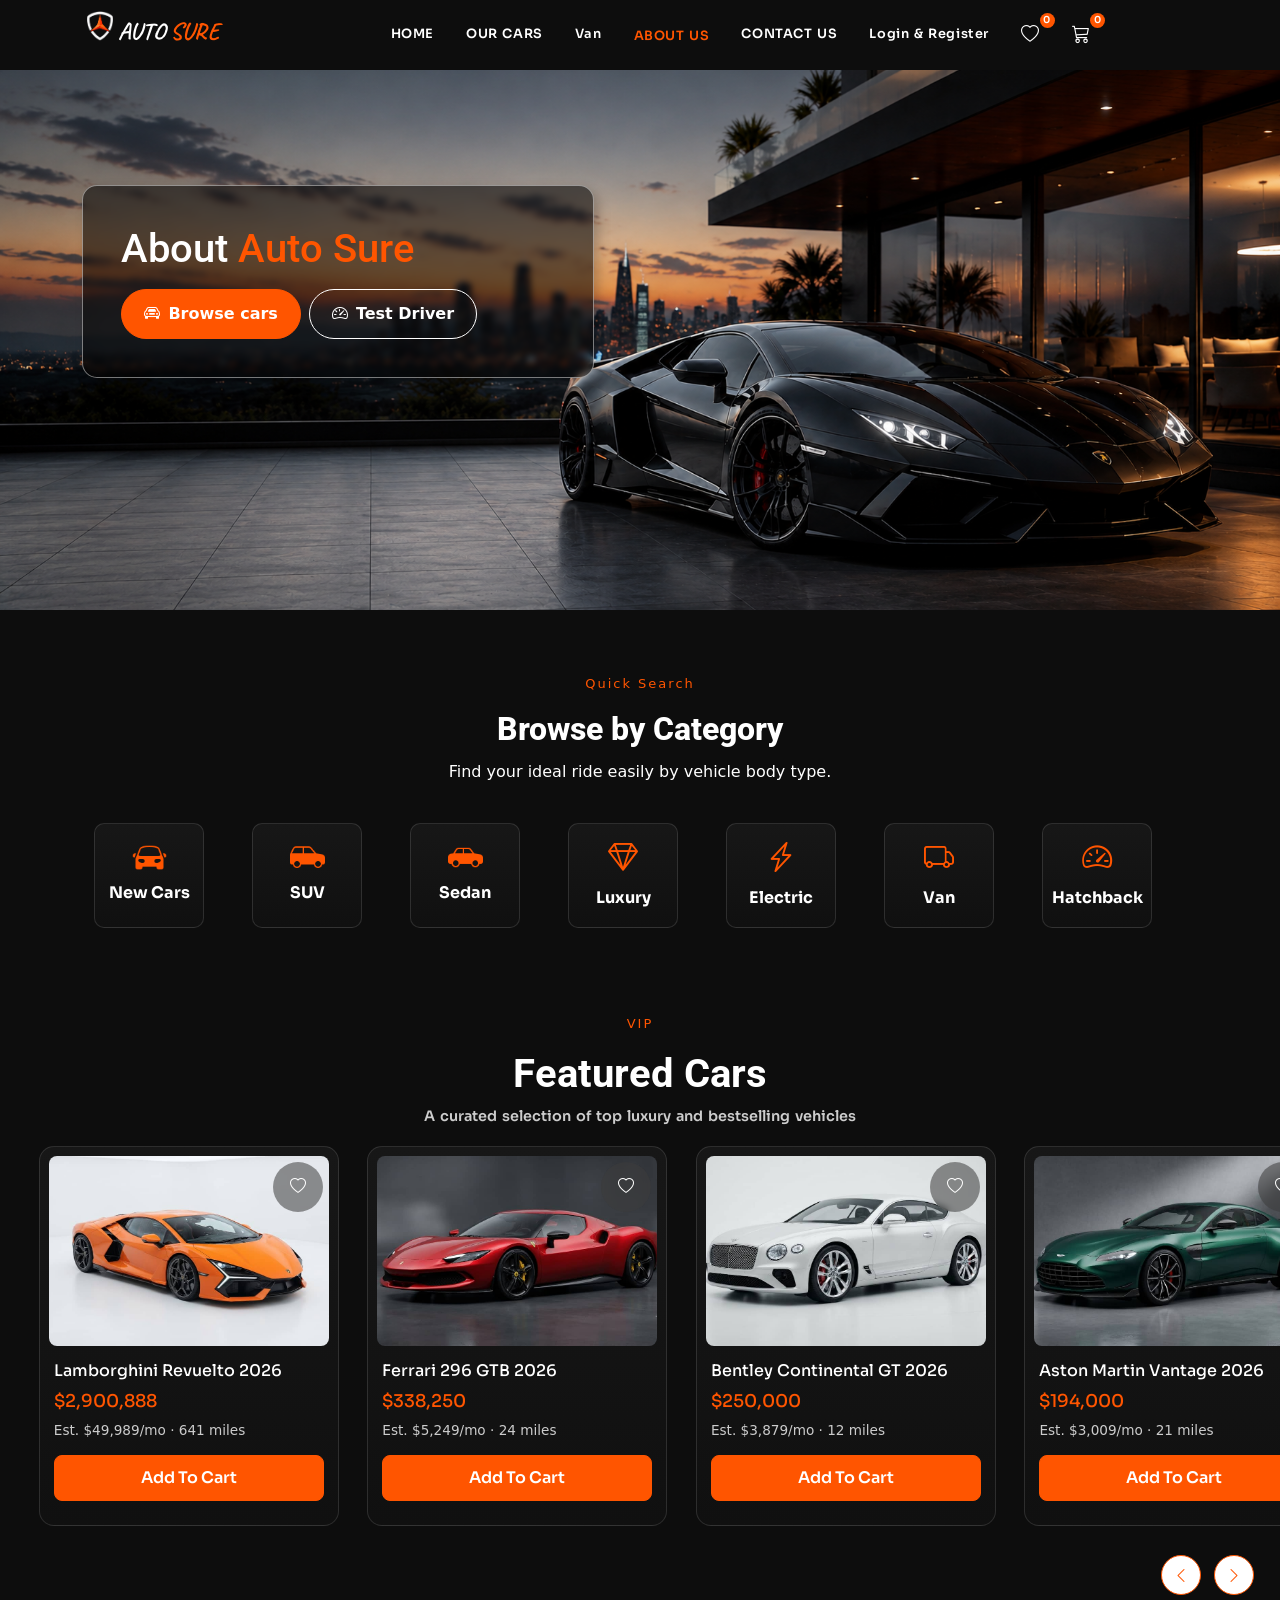
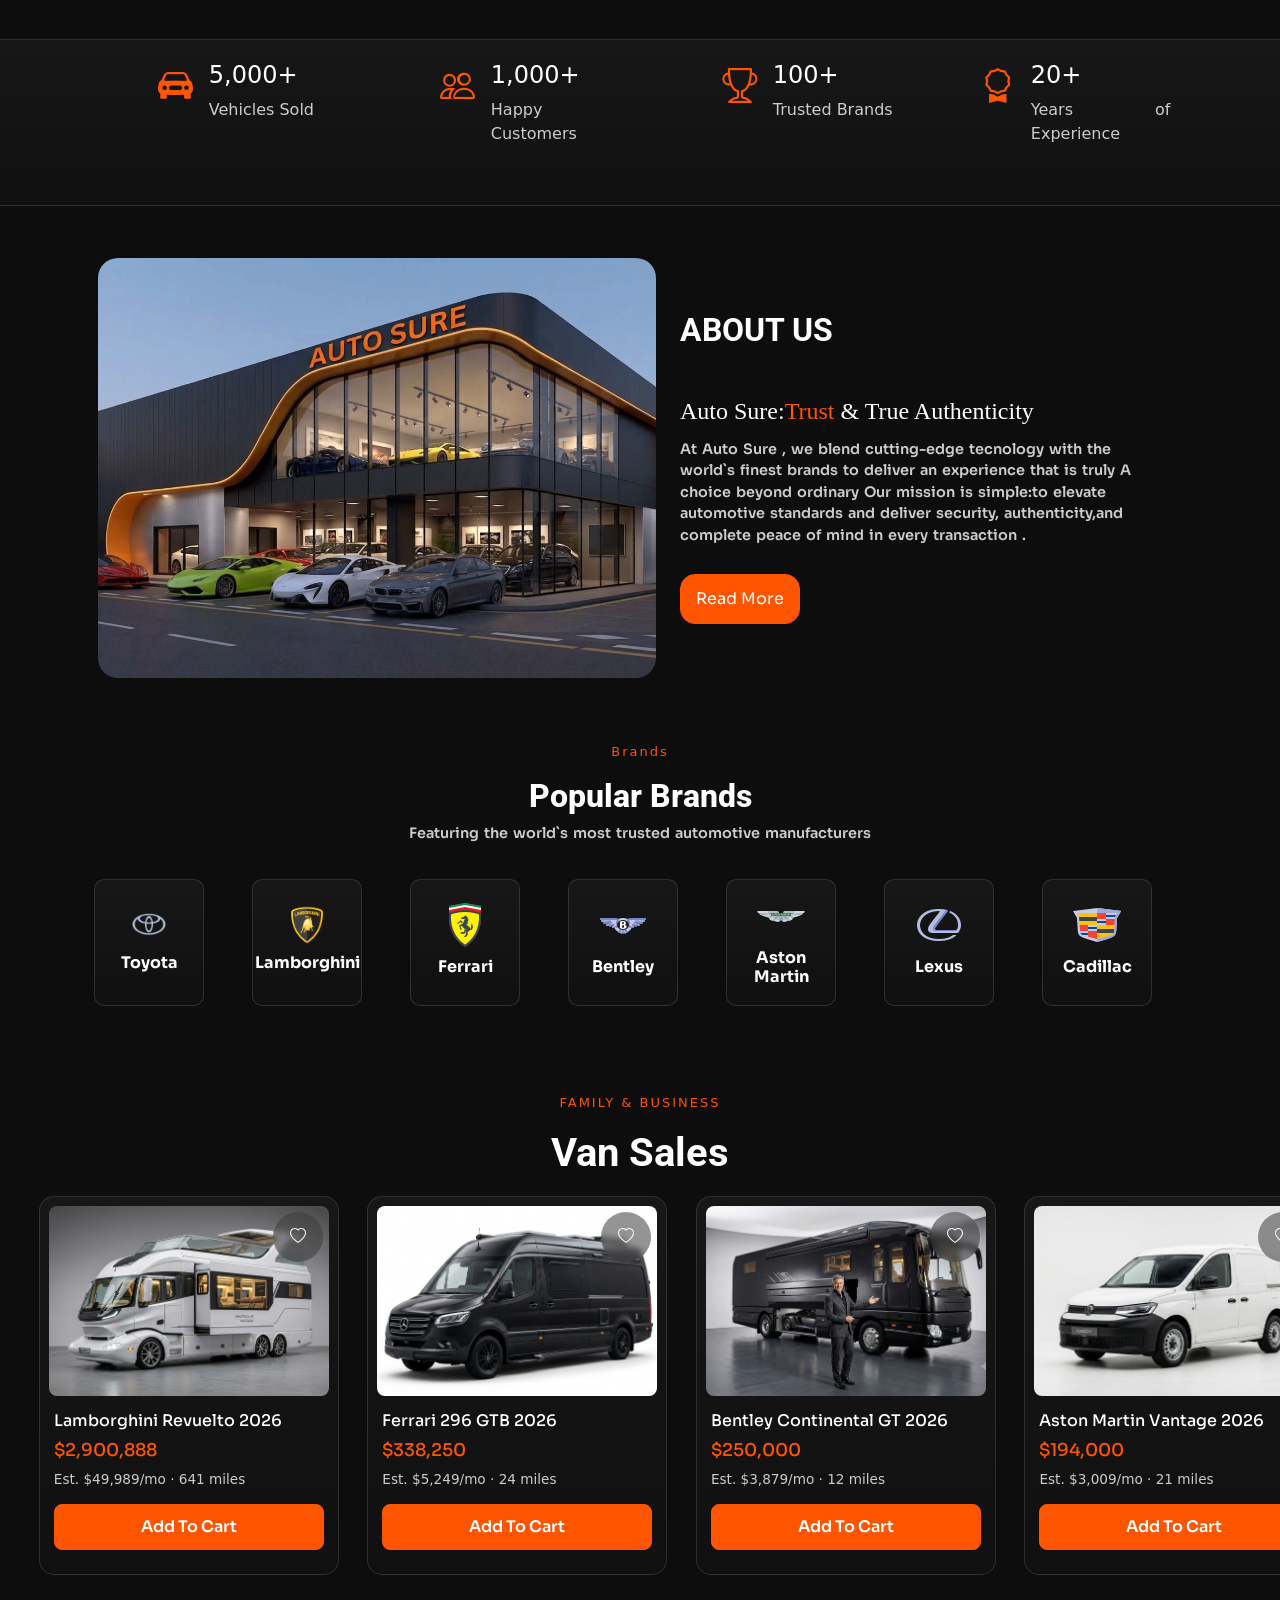
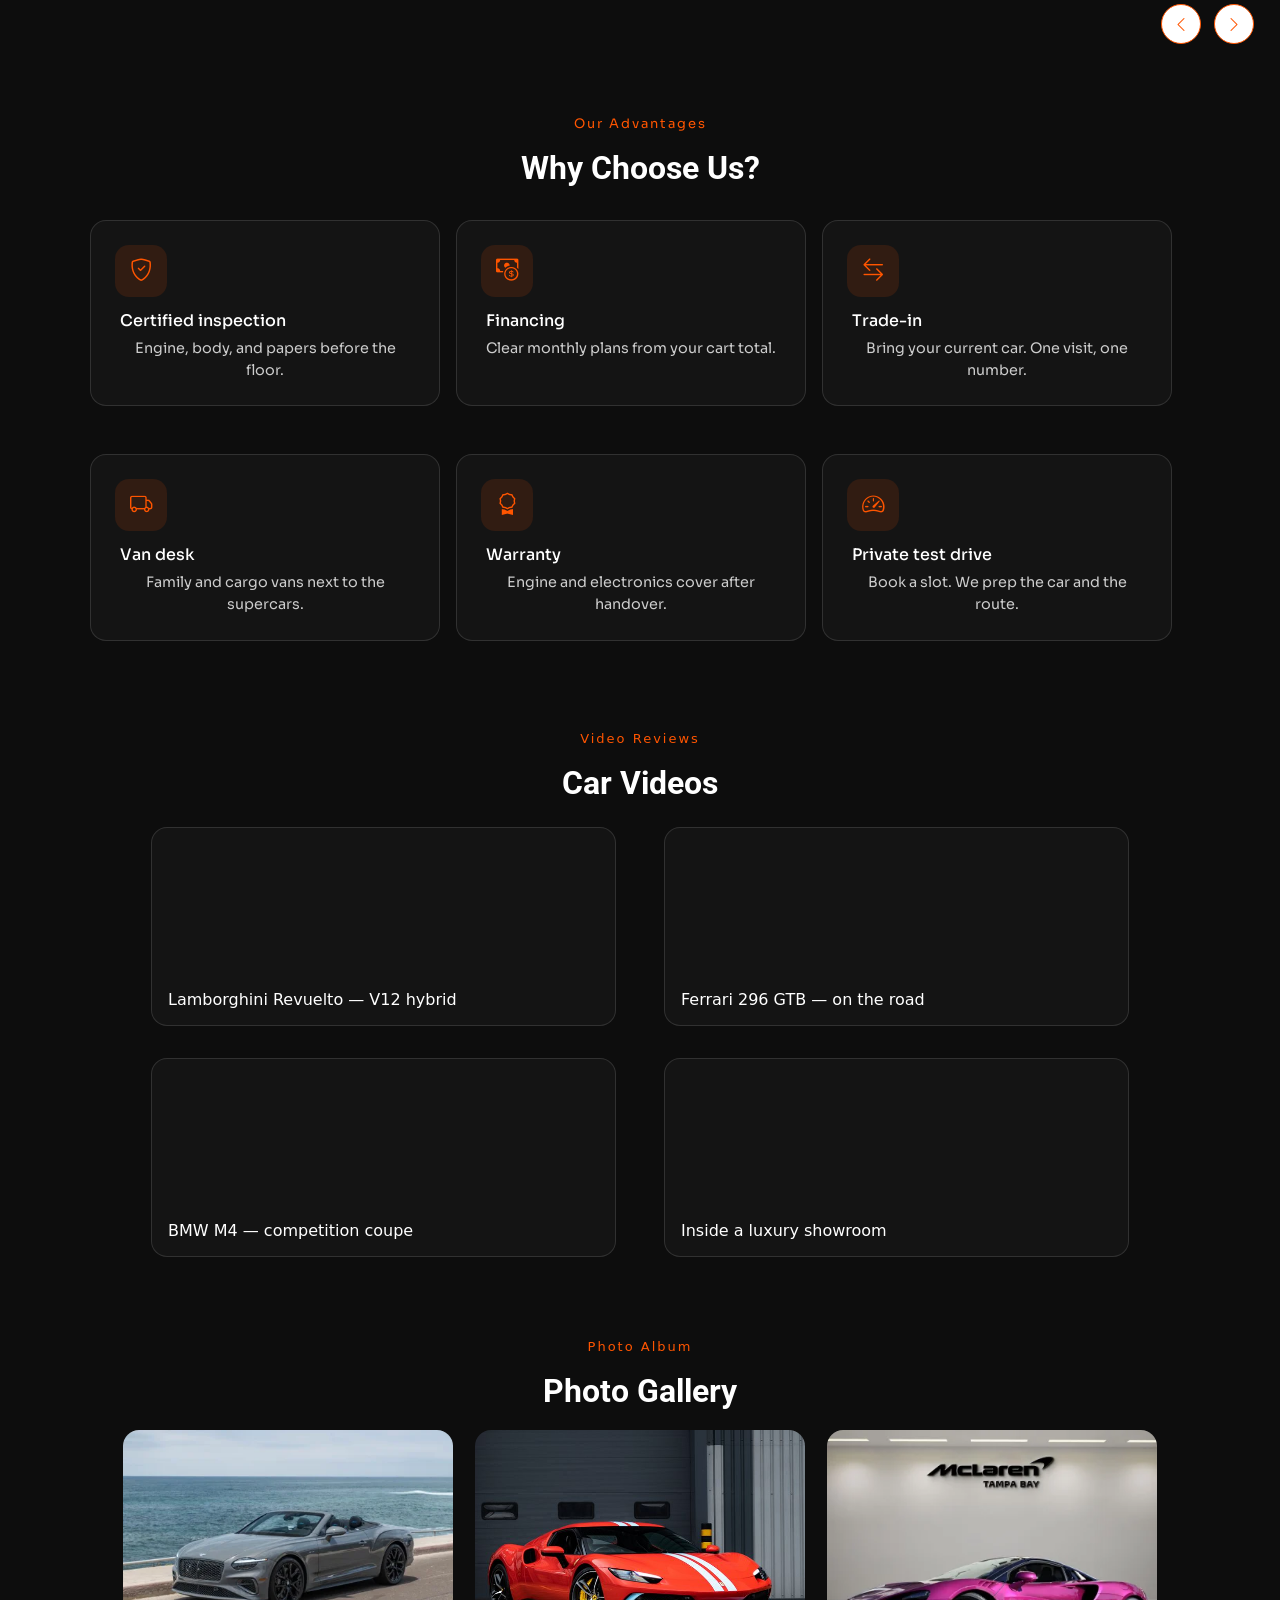
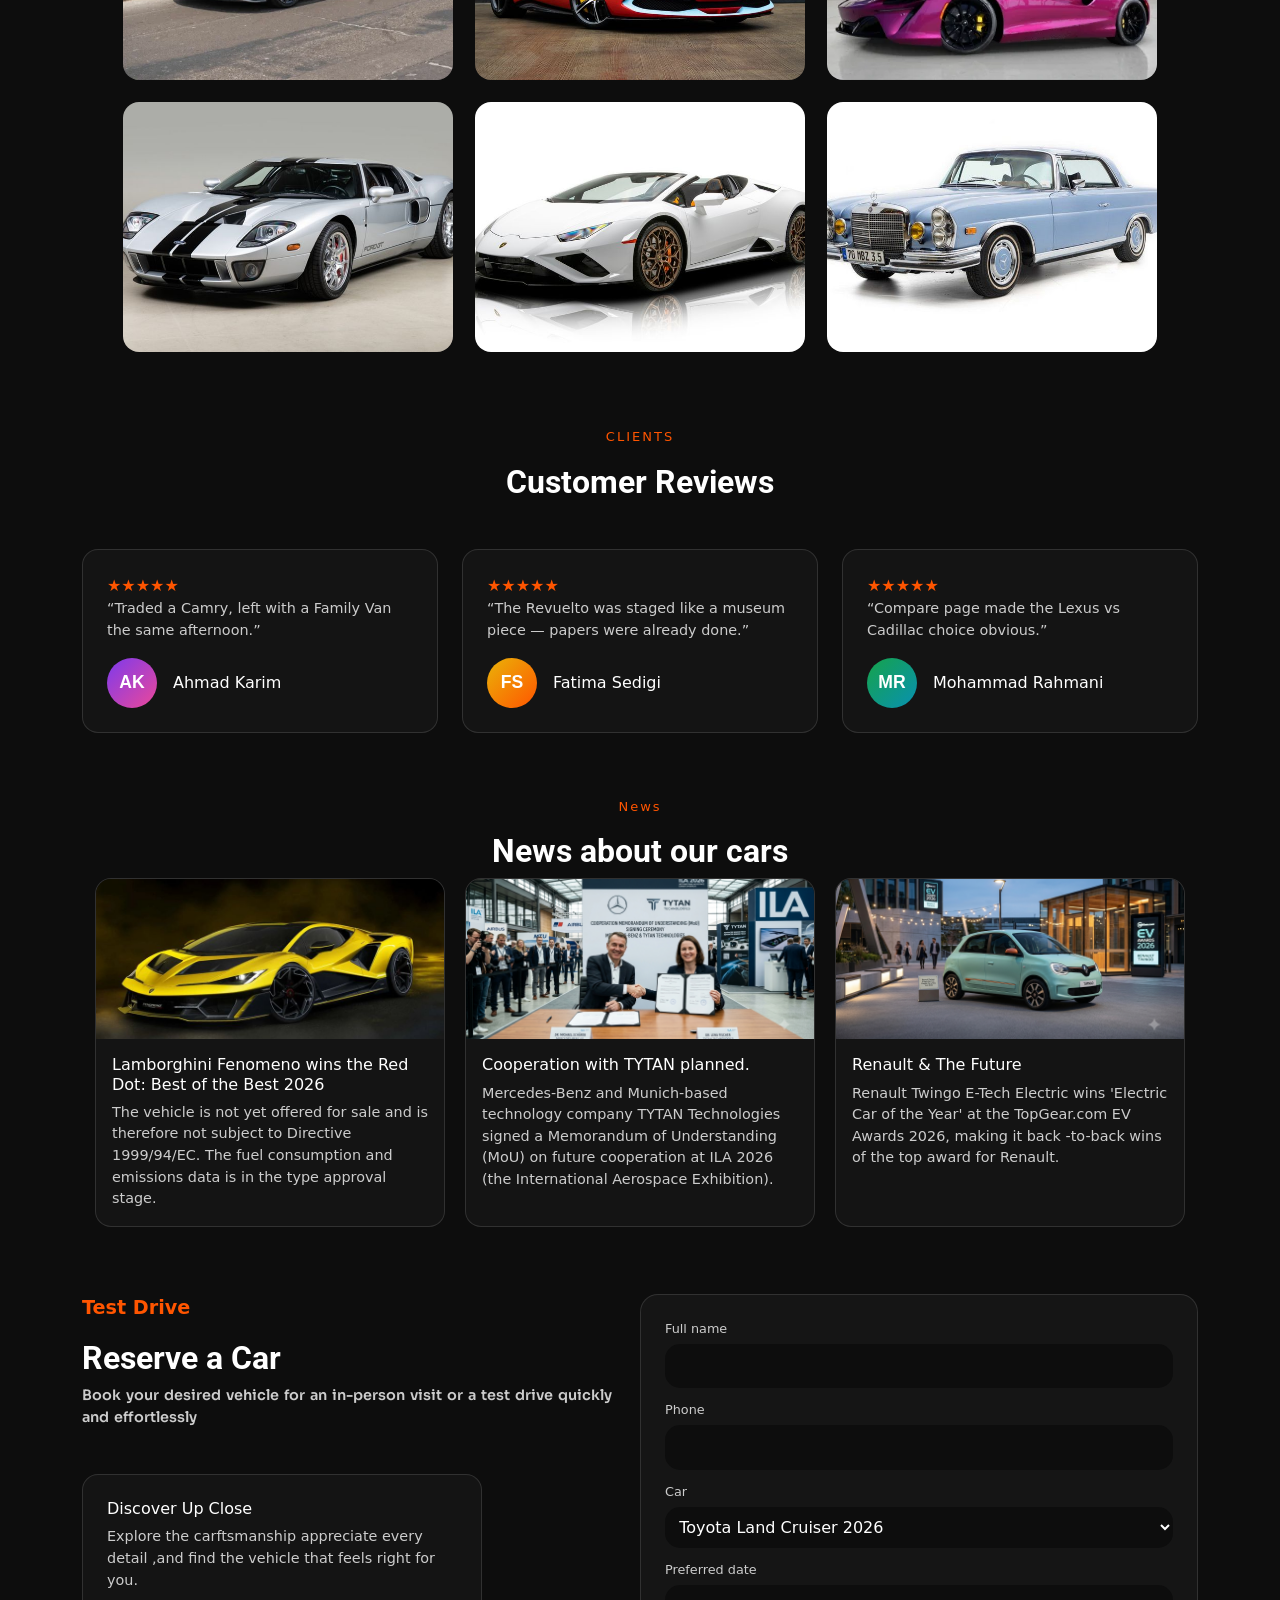
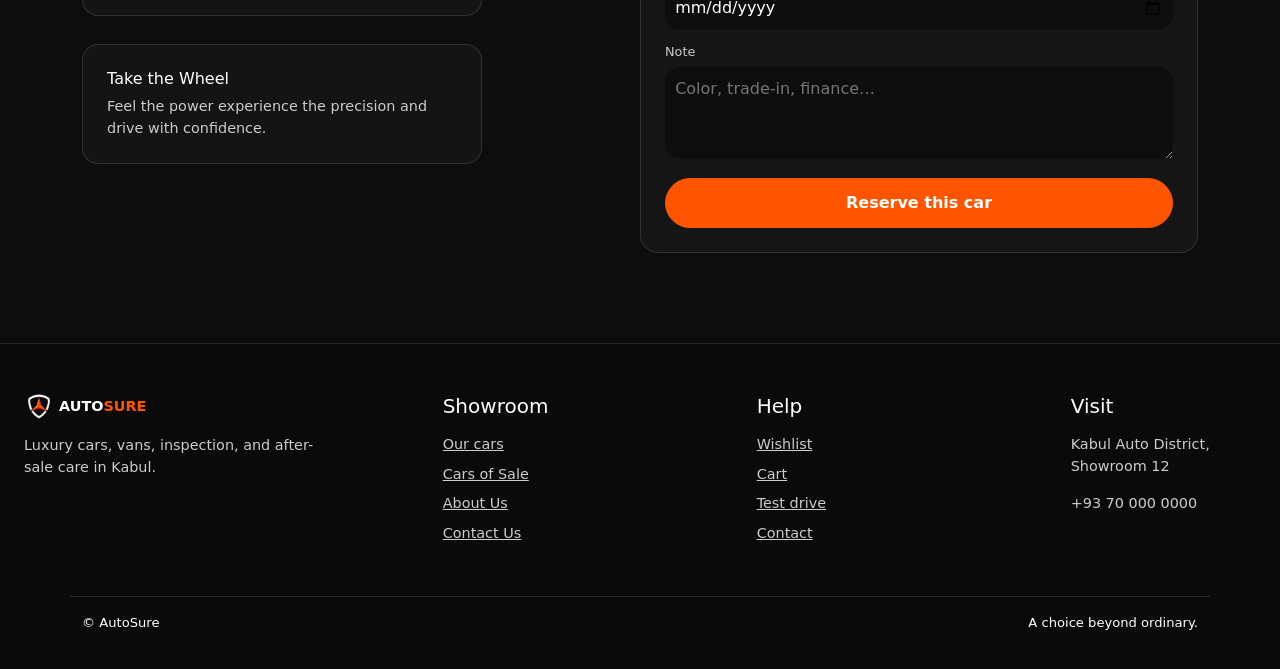
==== aboutus.html @ 7ebc1157 "Add wishlist functionality and related assets - Created a new HTML file for the wishlist page with a" ====
<!DOCTYPE html>
<html lang="en">

<head>
    <meta charset="UTF-8">
    <meta name="viewport" content="width=device-width, initial-scale=1.0">
    <title>project</title>
    <link rel="stylesheet" href="./css/style.css">
    <link rel="stylesheet" href="./css/varibles.css">
    <link href="https://cdn.jsdelivr.net/npm/bootstrap@5.3.8/dist/css/bootstrap.min.css" rel="stylesheet">
    <!--Botstrap icon-->
    <link href="https://cdn.jsdelivr.net/npm/bootstrap-icons@1.11.3/font/bootstrap-icons.css" rel="stylesheet">
    <!--Google font-->

    <link rel="preconnect" href="https://fonts.googleapis.com">
    <link rel="preconnect" href="https://fonts.gstatic.com" crossorigin>
    <link
        href="https://fonts.googleapis.com/css2?family=Calligraffitti&family=Caveat:wght@400..700&family=Metal+Mania&family=Roboto:ital,wght@0,100..900;1,100..900&family=Sora:wght@100..800&display=swap"
        rel="stylesheet">
    <!---fon Awesome-->
    <link href="https://cdnjs.cloudflare.com/ajax/libs/font-awesome/6.5.2/css/all.min.css" rel="stylesheet">
</head>

<body>
    <!-- Start Navbar-->
    <nav class="navbar navbar-expand-lg sticky-top " id="mainnav">
        <div class="container" id="Logo">
            <div class="logo-flex d-flex flex-row">
                <img id="logo-img" src="./img/file_000000007bfc820a9ad79154b8bc36fe.png">
                <a href="#" class="navbar-brand mb-2">AUTO<span>SURE</span></a>
            </div>
            <!---Mobile Toggle-->
            <button class="navbar-toggler" type="button" data-bs-toggle="offcanvas" data-bs-target="#navoffcanvas"
                aria-controls="navoffcanvas" id="mobile-toggle"> <i class="bi bi-list icon"></i>
            </button>
            <!---Disktop nav-->
            <div class="collapse navbar-collapse justify-content-end" id="nav">
                <ul class="nav align-items-center ms-5 " id="nav-ul">
                    <li class="nav-item"> <a href="./index.html" class="nav-link  nav-a">HOME</a> </li>
                    <li class="nav-item"> <a href="./cars.html"  class="nav-link nav-a"> OUR CARS</a>
                    </li>
                    <li class="nav-item "> <a href="./Van.html" class="nav-link nav-a">Van</a> </li>
                    <li class="nav-item "> <a href="./aboutus.html" class="nav-link nav-a active">ABOUT US</a> </li>
                    <li class="nav-item"> <a href="#" class="nav-link nav-a ">CONTACT US</a> </li>

                    <li class="nav-item"> <a href="#" class="nav-link nav-a ">Login & Register</a> </li>
                    <li class="nav-item "><a class="nav-link nav-a nav-icons" href="wishlist.html"><i
                                class="bi bi-heart" style="font-size: 18px;"></i><span class="icon-nav">0</span></a>
                    </li>
                    <li class="nav-item "><a class="nav-link nav-a nav-icons" href="cart.html"><i class="bi bi-cart3"
                                style="font-size: 18px;"></i><span class="icon-nav">0</span></a></li>
                </ul>
            </div>
        </div>
    </nav> <!--mobil menu-->
    <div class="offcanvas offcanvas-end" tabindex="-1" id="navoffcanvas">
        <div class="offcanvas-header" id="navoffcanvas-header">
            <h4>Menu</h4>
            <button class="btn-close" type="button" data-bs-dismiss="offcanvas"></button>
        </div>
        <div class="offcanvas-body">
            <ul class="navbar-nav">
                <li class="nav-item"> <a href="./index.html" class="nav-link active nav-a">HOME</a> </li>
                <li class="nav-item"> <a href="./cars.html" class="nav-link nav-a"> OUR CARS</a>
                </li>
                <li class="nav-item "> <a href="./Van.html" class="nav-link nav-a">Van</a> </li>
                <li class="nav-item "> <a href="./aboutus.html" class="nav-link nav-a">ABOUT US</a> </li>
                <li class="nav-item"> <a href="#" class="nav-link nav-a ">CONTACT US</a> </li>

                <li class="nav-item"> <a href="#" class="nav-link nav-a ">Login & Register</a> </li>
                <li class="nav-item"><a href="#" class="nav-link">WISHLIST (<span
                 class="wish-count">0</span>)</a></li>
                <li class="nav-item"><a href="./cart.html" class="nav-link">CART (<span class="cart-count">0</span>)</a>
                </li>
            </ul>
        </div>
    </div>

    <!--section one-->
    <section id="section-one">
        <div class="container">
            <div class="row">
                <div class="col-lg-12 col-md-12 col-12 d-flex flex-row">
                    <div class="col-lg-8 col-md-6 col-12" id="div-left-section-one">
                        <div class=" section-one-text pt-5 mt-5">
                            <h1>About <span>Auto Sure</span></h1>
                            <p>
                            </p>
                            <div class="d-flex flex-row flex-wrap">
                                <button class="btn me-2 mb-lg-0 mb-2" id="btn-section-one"><i
                                        class="bi bi-car-front"></i>Browse cars</button>
                                <button class="btn me-2" id="btn2-section-one"><i class=" bi bi-speedometer2"></i>Test
                                    Driver </button>
                            </div>
                        </div>
                    </div>
                </div>
            </div>
    </section>



    
    


    <section id="category">
        <div class="container">
            <div class="row ">
                <P class="title-section">Quick Search</P>
                <h1 class="section-category-title">Browse by Category</h1>
                <p id="p-section" class="text-center mt-1">Find your ideal ride easily by vehicle body type.</p>
                <div class="col-lg-2  d-flex flex-column gap-2 justify-content-center  card mx-4">
                    <a href="#">
                        <img src="./img/icons8-car-50.png" width="35px">
                    </a>
                    <h5>New Cars</h5>
                </div>
                <div class="col-lg-2  d-flex flex-column gap-2 justify-content-center card mx-4">
                    <a href="#"><img src="./img/icons8-suv-50.png" width="35px"> </a>
                    <h5>SUV</h5>
                </div>
                <div class="col-lg-2  d-flex flex-column gap-2 justify-content-center card mx-4">
                    <a href="#"> <img src="./img/icons8-sedan-50.png" width="35px"></a>
                    <h5>Sedan</h5>
                </div>

                <div class="col-lg-2  d-flex flex-column gap-2 justify-content-center card mx-4">
                    <a href="#"><i class="bi bi-gem"></i></a>
                    <h5>Luxury</h5>
                </div>


                <div class="col-lg-2  d-flex flex-column gap-2 justify-content-center card mx-4">
                    <a href="#"> <i class="bi bi-lightning-charge"></i></a>
                    <h5>Electric</h5>
                </div>


                <div class="col-lg-2 d-flex flex-column gap-2 justify-content-center card mx-4">
                    <a href="#"><i class="bi bi-truck"></i></a>
                    <h5>Van</h5>
                </div>

                <div class="col-lg-2 d-flex flex-column gap-2 justify-content-center card mx-4">
                    <a href="#"><i class="bi bi-speedometer2"></i></a>
                    <h5>Hatchback</h5>
                </div>





            </div>
        </div>


    </section>

    <section id="section-two">
        <div class="container-fluid">
            <p class="title-section">VIP</p>
            <h1 class="header-section" class="text-center mt-5">
                Featured Cars
            </h1>
            <p class="p-section" class="text-center mt-1">
                A curated selection of top luxury and bestselling vehicles
            </p>
            <div class="carslider">
                <div class="cars-card">
                    <div class="cars-slid-section-two" id="cars-slid-section-two">
                        <!-- Card 1 -->
                        <div class="car-slide">
                            <div class="card-section-two">
                                <div class="img-section-two d-flex flex-column">
                                    <a href="#" style="border: none;outline: none;">
                                        <img class="img-section-two" src="./img/1 (2).jpg" alt="Lamborghini"
                                            style="position: relative;">
                                    </a>
                                    <button class="icon" onclick="addTocart">
                                        <i class="bi bi-heart"></i>
                                    </button>




                                </div>
                                <div class="card-content">
                                    <h5>Lamborghini Revuelto 2026</h5>
                                    <h4>$2,900,888</h4>
                                    <p>Est. $49,989/mo · 641 miles</p>

                                    <button class="btn-section-two">
                                        Add To Cart
                                    </button>

                                </div>

                            </div>
                        </div>


                        <!-- Card 2 -->
                        <div class="car-slide">
                            <div class="card-section-two">

                                <div class="img-section-two d-flex">
                                    <a href="#" style="border: none;outline: none;">
                                        <img class="img-section-two" src="./img/2.jpg" alt="Lamborghini"
                                            style="position: relative;">
                                    </a>
                                    <button class="icon">
                                        <i class="bi bi-heart"></i>
                                    </button>
                                </div>

                                <div class="card-content">
                                    <h5>Ferrari 296 GTB 2026</h5>
                                    <h4>$338,250</h4>
                                    <p>Est. $5,249/mo · 24 miles</p>

                                    <button class="btn-section-two">
                                        Add To Cart
                                    </button>
                                </div>

                            </div>
                        </div>


                        <!-- Card 3 -->
                        <div class="car-slide">
                            <div class="card-section-two">

                                <div class="img-section-two d-flex">
                                    <a href="#" style="border: none;outline: none;">
                                        <img class="img-section-two" src="./img/8 .jpg" alt="Lamborghini"
                                            style="position: relative;">
                                    </a>
                                    <button class="icon">
                                        <i class="bi bi-heart"></i>
                                    </button>
                                </div>
                                <div class="card-content">
                                    <h5>Bentley Continental GT 2026</h5>
                                    <h4>$250,000</h4>
                                    <p>Est. $3,879/mo · 12 miles</p>

                                    <button class="btn-section-two">
                                        Add To Cart
                                    </button>
                                </div>

                            </div>
                        </div>


                        <!-- Card 4 -->
                        <div class="car-slide">
                            <div class="card-section-two">

                                <div class="img-section-two d-flex">
                                    <a href="#" style="border: none;outline: none;">
                                        <img class="img-section-two" src="./img/7.jpg" alt="Lamborghini"
                                            style="position: relative;">
                                    </a>
                                    <button class="icon">
                                        <i class="bi bi-heart"></i>
                                    </button>
                                </div>

                                <div class="card-content">
                                    <h5>Aston Martin Vantage 2026</h5>
                                    <h4>$194,000</h4>
                                    <p>Est. $3,009/mo · 21 miles</p>

                                    <button class="btn-section-two">
                                        Add To Cart
                                    </button>
                                </div>

                            </div>
                        </div>


                        <!-- Card 5 -->
                        <div class="car-slide">
                            <div class="card-section-two">

                                <div class="img-section-two d-flex">
                                    <a href="#" style="border: none;outline: none;">
                                        <img class="img-section-two" src="./img/11.jpg" alt="Lamborghini"
                                            style="position: relative;">
                                    </a>
                                    <button class="icon">
                                        <i class="bi bi-heart"></i>
                                    </button>
                                </div>

                                <div class="card-content">
                                    <h5>Lexus Lc 500 2026</h5>
                                    <h4>$101,800</h4>
                                    <p>Est. $1,579/mo · 36 miles</p>

                                    <button class="btn-section-two">
                                        Add To Cart
                                    </button>
                                </div>

                            </div>
                        </div>

                        <!-- Card 6 -->
                        <div class="car-slide">
                            <div class="card-section-two">

                                <div class="img-section-two d-flex">
                                    <a href="#" style="border: none;outline: none;">
                                        <img class="img-section-two" src="./img/12.jpg" alt="Lamborghini"
                                            style="position: relative;">
                                    </a>
                                    <button class="icon">
                                        <i class="bi bi-heart"></i>
                                    </button>
                                </div>
                                <div class="card-content">
                                    <h5>Cadillac Escalade-v 2026</h5>
                                    <h4>$168,000</h4>
                                    <p>Est. $2,609/mo · 15 miles</p>

                                    <button class="btn-section-two">
                                        Add To Cart
                                    </button>
                                </div>

                            </div>
                        </div>

                        <!-- Card 7 -->
                        <div class="car-slide">
                            <div class="card-section-two">

                                <div class="img-section-two d-flex">
                                    <a href="#" style="border: none;outline: none;">
                                        <img class="img-section-two" src="./img/10.jpg" alt="Lamborghini"
                                            style="position: relative;">
                                    </a>
                                    <button class="icon">
                                        <i class="bi bi-heart"></i>
                                    </button>
                                </div>

                                <div class="card-content">
                                    <h5>Maserati GranTurismo 2026</h5>
                                    <h4>$145,000</h4>
                                    <p>Est. $2,249/mo · 27 miles</p>

                                    <button class="btn-section-two">
                                        Add To Cart
                                    </button>
                                </div>

                            </div>
                        </div>

                        <!-- Card 8 -->
                        <div class="car-slide">
                            <div class="card-section-two">

                                <div class="img-section-two d-flex">
                                    <a href="#" style="border: none;outline: none;">
                                        <img class="img-section-two" src="./img/6.jpg" alt="Lamborghini"
                                            style="position: relative;">
                                    </a>
                                    <button class="icon">
                                        <i class="bi bi-heart"></i>
                                    </button>
                                </div>

                                <div class="card-content">
                                    <h5>McLaren 750s 2026</h5>
                                    <h4>$359,600</h4>
                                    <p>Est. $5,599/mo · 33 miles</p>

                                    <button class="btn-section-two">
                                        Add To Cart
                                    </button>
                                </div>
                            </div>
                        </div>
                    </div>
                </div>
            </div>
            <div class="button me-2 my-3" style="justify-content: right; text-align: right;">
                <button class="slider-btn slider-left " id="prevBtn">
                    <i class="bi bi-chevron-left"></i>
                </button>
                <button class="slider-btn slider-right" id="nextBtn">
                    <i class="bi bi-chevron-right"></i>
                </button>
            </div>
        </div>

    </section>



    <!--section three-->
    <section id="section-three">
        <div class="container">
            <div class="row  my-lg-2 my-5">
                <div class="statistics col-lg-12 d-flex flex-wrap flex-row justify-content-center">
                    <div class="col-6 col-lg-2 col-md-4 d-flex  flex-row item-section-three me-lg-5 ">
                        <div class="col-4 icon-section">
                            <i class="bi bi-car-front-fill" style="font-size: 35px; margin-right: 5px;"></i>
                        </div>
                        <div class="col-8 text-section-three">
                            <h4>5,000+</h4>
                            <p>Vehicles Sold</p>
                        </div>
                    </div>


                    <div class="col-6 col-lg-2 col-md-4 d-flex  flex-row item-section-three mx-5">
                        <div class="col-4 icon-section">
                            <i class="bi bi-people" style="font-size: 35px; margin-right: 5px;"></i>
                        </div>
                        <div class="col-9 text-section-three">
                            <h4>1,000+</h4>
                            <p>Happy Customers</p>
                        </div>
                    </div>

                    <div class="col-6 col-lg-2 col-md-4 d-flex  flex-row item-section-three mx-5">
                        <div class="col-4 icon-section">
                            <i class="bi bi-trophy" style="font-size: 35px; margin-right: 5px;"></i>
                        </div>
                        <div class="col-8 text-section-three">
                            <h4>100+</h4>
                            <p>Trusted Brands</p>
                        </div>
                    </div>


                    <div class="col-6 col-lg-2 col-md-4 d-flex  flex-row item-section-three mx-4">
                        <div class="col-4 icon-section">
                            <i class="bi bi-award" style="font-size: 35px; margin-right: 5px;"></i>
                        </div>
                        <div class="col-9 text-section-three">
                            <h4>20+</h4>
                            <p>Years of Experience</p>
                        </div>
                    </div>
                </div>
            </div>
        </div>
    </section>

    <section id="section-four">
        <div class="container">
            <div class="row my-5 d-flex flex-wrap">
                <div class="col-lg-12 col-md-12 col-12 d-flex flex-row flex-wrap mx-3">
                    <div class="col-lg-6 col-12 col-md-12 div-left d-flex flex-wrap ">
                        <img src="./img/1790171500233.png" alt="showcar img" width="700px" height="300px"
                            style="border-radius: 10px;">
                    </div>
                    <div
                        class="col-6 col-lg-5 div-right  d-flex flex-column flex-wrap mx-lg-4 mx-0 text-align-center justify-content-center">
                        <h2 class=" header-section mb-5">ABOUT US</h2>
                        <h4 class="mb-2">Auto Sure:<span style="color: var(--TEN);">Trust</span> & True Authenticity
                        </h4>
                        <p class="p-section">At Auto Sure , we blend cutting-edge tecnology with the world`s finest
                            brands to deliver an
                            experience that is truly A choice beyond ordinary Our mission is simple:to elevate
                            automotive standards and deliver security, authenticity,and complete peace of mind in every
                            transaction .</p>
                        <button class="btn-section-four" id="btn-section-four">Read More</button>
                    </div>
                </div>
            </div>
        </div>

    </section>


    <section id="section-five">
        <div class="container">
            <div class="row ">
                <p class="title-section">Brands</p>
                <h1 class="section-category-title">Popular Brands</h1>
                <p class="p-section text-center">Featuring the world`s most trusted automotive manufacturers</p>
                <div class="col-lg-2  d-flex flex-column gap-2 justify-content-center card mx-4">
                    <a href="#"> <img src="./img/icons8-toyota-100.png" width="40px"></a>
                    <h5>Toyota</h5>
                </div>
                <div class="col-lg-2  d-flex flex-column gap-2 justify-content-center card mx-4">
                    <img src="./img/icons8-lamborghini-48.png" width="40PX">
                    <h5>Lamborghini</h5>
                </div>
                <div class="col-lg-2  d-flex flex-column gap-2 justify-content-center card mx-4">
                    <a href="#"> <img src="./img/icons8-ferrari-48.png"></i></a>
                    <h5>Ferrari</h5>
                </div>
                <div class="col-lg-2  d-flex flex-column gap-2 justify-content-center card mx-4">
                    <a href="#"> <img src="./img/icons8-bentley-48.png"></i></a>
                    <h5>Bentley</h5>
                </div>
                <div class="col-lg-2  d-flex flex-column gap-2 justify-content-center card mx-4">
                    <a href="#"> <img src="./img/icons8-aston-martin-48.png"></i></a>
                    <h5>Aston Martin </h5>
                </div>

                <div class="col-lg-2  d-flex flex-column gap-2 justify-content-center card mx-4">
                    <a href="#"> <img src="./img/icons8-lexus-48.png"></i></a>
                    <h5>Lexus </h5>
                </div>

                <div class="col-lg-2  d-flex flex-column gap-2 justify-content-center card mx-4">
                    <a href="#"> <img src="./img/icons8-cadillac-48.png"></a>
                    <h5>Cadillac </h5>
                </div>




            </div>
        </div>
    </section>


    <section id="van">
        <div class="container-fluid">
            <p class="title-section">FAMILY & BUSINESS</p>
            <h1 class="header-section  text-center">
                Van Sales
            </h1>
    
            <div class="carslider">
                <div class="cars-card">
                    <div class="cars-slid-section-two" id="cars-slid-section-van">
                        <!-- Card 1 -->
                        <div class="car-slide-van">
                            <div class="card-section-two">
                                <div class="img-section-two d-flex flex-column">
                                    <a href="#" style="border: none;outline: none;">
                                        <img class="img-section-two" src="./img/20.png" alt="Lamborghini"
                                            style="position: relative;">
                                    </a>
                                    <button class="icon">
                                        <i class="bi bi-heart"></i>
                                    </button>
                                </div>
                                <div class="card-content">
                                    <h5>Lamborghini Revuelto 2026</h5>
                                    <h4>$2,900,888</h4>
                                    <p>Est. $49,989/mo · 641 miles</p>

                                    <button class="btn-section-two">
                                        Add To Cart
                                    </button>
                                </div>

                            </div>
                        </div>


                        <!-- Card 2 -->
                        <div class="car-slide-van">
                            <div class="card-section-two">

                                <div class="img-section-two d-flex">
                                    <a href="#" style="border: none;outline: none;">
                                        <img class="img-section-two" src="./img/21.png" alt="Lamborghini"
                                            style="position: relative;">
                                    </a>
                                    <button class="icon">
                                        <i class="bi bi-heart"></i>
                                    </button>
                                </div>

                                <div class="card-content">
                                    <h5>Ferrari 296 GTB 2026</h5>
                                    <h4>$338,250</h4>
                                    <p>Est. $5,249/mo · 24 miles</p>

                                    <button class="btn-section-two">
                                        Add To Cart
                                    </button>
                                </div>

                            </div>
                        </div>


                        <!-- Card 3 -->
                        <div class="car-slide-van">
                            <div class="card-section-two">

                                <div class="img-section-two d-flex">
                                    <a href="#" style="border: none;outline: none;">
                                        <img class="img-section-two" src="./img/22.png" alt="Lamborghini"
                                            style="position: relative;">
                                    </a>
                                    <button class="icon">
                                        <i class="bi bi-heart"></i>
                                    </button>
                                </div>
                                <div class="card-content">
                                    <h5>Bentley Continental GT 2026</h5>
                                    <h4>$250,000</h4>
                                    <p>Est. $3,879/mo · 12 miles</p>

                                    <button class="btn-section-two">
                                        Add To Cart
                                    </button>
                                </div>

                            </div>
                        </div>


                        <!-- Card 4 -->
                        <div class="car-slide-van">
                            <div class="card-section-two">

                                <div class="img-section-two d-flex">
                                    <a href="#" style="border: none;outline: none;">
                                        <img class="img-section-two" src="./img/23.png" alt="Lamborghini"
                                            style="position: relative;">
                                    </a>
                                    <button class="icon">
                                        <i class="bi bi-heart"></i>
                                    </button>
                                </div>

                                <div class="card-content">
                                    <h5>Aston Martin Vantage 2026</h5>
                                    <h4>$194,000</h4>
                                    <p>Est. $3,009/mo · 21 miles</p>

                                    <button class="btn-section-two">
                                        Add To Cart
                                    </button>
                                </div>

                            </div>
                        </div>


                        <!-- Card 5 -->
                        <div class="car-slide-van">
                            <div class="card-section-two">

                                <div class="img-section-two d-flex">
                                    <a href="#" style="border: none;outline: none;">
                                        <img class="img-section-two" src="./img/24.png" alt="Lamborghini"
                                            style="position: relative;">
                                    </a>
                                    <button class="icon">
                                        <i class="bi bi-heart"></i>
                                    </button>
                                </div>

                                <div class="card-content">
                                    <h5>Lexus Lc 500 2026</h5>
                                    <h4>$101,800</h4>
                                    <p>Est. $1,579/mo · 36 miles</p>

                                    <button class="btn-section-two">
                                        Add To Cart
                                    </button>
                                </div>

                            </div>
                        </div>

                        <!-- Card 6 -->
                        <div class="car-slide-van">
                            <div class="card-section-two">

                                <div class="img-section-two d-flex">
                                    <a href="#" style="border: none;outline: none;">
                                        <img class="img-section-two" src="./img/30.png" alt="Lamborghini"
                                            style="position: relative;">
                                    </a>
                                    <button class="icon">
                                        <i class="bi bi-heart"></i>
                                    </button>
                                </div>
                                <div class="card-content">
                                    <h5>Cadillac Escalade-v 2026</h5>
                                    <h4>$168,000</h4>
                                    <p>Est. $2,609/mo · 15 miles</p>

                                    <button class="btn-section-two">
                                        Add To Cart
                                    </button>
                                </div>

                            </div>
                        </div>

                        <!-- Card 7 -->
                        <div class="car-slide-van">
                            <div class="card-section-two">

                                <div class="img-section-two d-flex">
                                    <a href="#" style="border: none;outline: none;">
                                        <img class="img-section-two" src="./img/26.png" alt="Lamborghini"
                                            style="position: relative;">
                                    </a>
                                    <button class="icon">
                                        <i class="bi bi-heart"></i>
                                    </button>
                                </div>

                                <div class="card-content">
                                    <h5>Maserati GranTurismo 2026</h5>
                                    <h4>$145,000</h4>
                                    <p>Est. $2,249/mo · 27 miles</p>

                                    <button class="btn-section-two">
                                        Add To Cart
                                    </button>
                                </div>

                            </div>
                        </div>

                        <!-- Card 8 -->
                        <div class="car-slide-van">
                            <div class="card-section-two">

                                <div class="img-section-two d-flex">
                                    <a href="#" style="border: none;outline: none;">
                                        <img class="img-section-two" src="./img/27.png" alt="Lamborghini"
                                            style="position: relative;">
                                    </a>
                                    <button class="icon">
                                        <i class="bi bi-heart"></i>
                                    </button>
                                </div>

                                <div class="card-content">
                                    <h5>McLaren 750s 2026</h5>
                                    <h4>$359,600</h4>
                                    <p>Est. $5,599/mo · 33 miles</p>

                                    <button class="btn-section-two">
                                        Add To Cart
                                    </button>
                                </div>
                            </div>
                        </div>
                    </div>
                </div>
            </div>
            <div class="button me-2 my-3" style="justify-content: right; text-align: right;">
                <button class="slider-btn slider-left prevBtnvan" id="prevBtnvan">
                    <i class="bi bi-chevron-left"></i>
                </button>
                <button class="slider-btn slider-right nextBtnvan" id="nextBtnvan">
                    <i class="bi bi-chevron-right"></i>
                </button>
            </div>
        </div>






    </section>

    <section id="section-six">
        <div class="container">
            <div class="row">
                <div id="section-six-title">
                    <p class="title-section">Our Advantages</p>
                    <h2 class="header-section">Why Choose Us?</h2>
                    
                </div>
                <div class="col-lg-12 col-md-12 col-12 d-flex  flex-row flex-wrap" id="section-why-choose-us">
                    <div id="div-section-six" class="col-lg-3 col-md-3 col-12 mx-2 my-4">
                        <div id="section-six-icon">
                            <i class="bi bi-shield-check"></i>
                        </div>
                        <h6>Certified inspection</h6>
                        <p>Engine, body, and papers before the floor.</p>
                    </div>
                    <div id="div-section-six" class="col-lg-3 col-md-3  col-12 mx-2 my-4">
                        <div id="section-six-icon">
                            <i class="bi bi-cash-coin"></i>
                        </div>
                        <h6>Financing</h6>
                        <p>Clear monthly plans from your cart total.</p>
                    </div>

                    <div id="div-section-six" class="col-lg-3 col-md-3 col-12 mx-2 my-4">
                        <div id="section-six-icon">
                            <i class="bi bi-arrow-left-right"></i>
                        </div>
                        <h6>Trade-in</h6>
                        <p>Bring your current car. One visit, one number.</p>
                    </div>
                    <div id="div-section-six" class="col-lg-3 col-md-3 col-12 mx-2 my-4">
                        <div id="section-six-icon">
                            <i class="bi bi-truck"></i>
                        </div>
                        <h6>Van desk</h6>
                        <p>Family and cargo vans next to the supercars.</p>
                    </div>
                    <div id="div-section-six" class="col-lg-3  col-md-3 col-12 mx-2 my-4">
                        <div id="section-six-icon">
                            <i class="bi bi-award"></i>
                        </div>
                        <h6>Warranty</h6>
                        <p>Engine and electronics cover after handover.</p>
                    </div>

                    <div id="div-section-six" class="col-lg-3 col-md-3  col-12 mx-2 my-4">
                        <div id="section-six-icon"><i class="bi bi-speedometer2"></i></div>
                        <h6>Private test drive</h6>
                        <p>Book a slot. We prep the car and the route.</p>
                    </div>
                </div>
            </div>
        </div>

    </section>

    <section id="section-seven">
        <div class="container">
            <div class="section-head">
                <p class="title-section">Video Reviews</p>
                <h2 class="header-section  text-center">Car Videos</h2>
            <div class=" col-lg-12 col-md-12 col-12 d-flex flex-row flex-wrap video-div justify-content-center">
                <div class="  col-lg-5 col-12 video-card  mx-4 my-3 d-flex flex-column">
                    <iframe width="560" height="315" src="https://www.youtube.com/embed/qX-T0cSF3Pw?si=soCMKo0M9UdszruH"
                        title="YouTube video player" frameborder="0"
                        allow="accelerometer; autoplay; clipboard-write; encrypted-media; gyroscope; picture-in-picture; web-share"
                        referrerpolicy="strict-origin-when-cross-origin" allowfullscreen> </iframe>
                    <h6>Lamborghini Revuelto — V12 hybrid</h6>
                </div>
                <div class=" col-lg-5 col-12 video-card mx-4  my-3 d-flex flex-column">
                    <iframe width="560" height="315" src="https://www.youtube.com/embed/VdTXmeq_SmE?si=1IwT8U0SQLBeWle_"
                        title="YouTube video player" frameborder="0"
                        allow="accelerometer; autoplay; clipboard-write; encrypted-media; gyroscope; picture-in-picture; web-share"
                        referrerpolicy="strict-origin-when-cross-origin" allowfullscreen></iframe>
                    <h6>Ferrari 296 GTB — on the road</h6>
                </div>
                <div class=" col-lg-5 col-12 video-card mx-4  my-3 d-flex flex-column">
                    <iframe width="560" height="315" src="https://www.youtube.com/embed/jm4m4iRC-fU?si=ydwyVgVUpY3_TL2S"
                        title="YouTube video player" frameborder="0"
                        allow="accelerometer; autoplay; clipboard-write; encrypted-media; gyroscope; picture-in-picture; web-share"
                        referrerpolicy="strict-origin-when-cross-origin" allowfullscreen></iframe>
                    <h6>BMW M4 — competition coupe</h6>
                </div>
                <div class=" col-lg-5  col-12 video-card mx-4  my-3 d-flex flex-column">
                    <iframe width="560" height="315" src="https://www.youtube.com/embed/DfBrE9E1DCk?si=5dVmP1_lMJqBUCmy"
                        title="YouTube video player" frameborder="0"
                        allow="accelerometer; autoplay; clipboard-write; encrypted-media; gyroscope; picture-in-picture; web-share"
                        referrerpolicy="strict-origin-when-cross-origin" allowfullscreen></iframe>
                    <h6>Inside a luxury showroom</h6>
                </div>
            </div>
        </div>
    </section>
    <section id="section-eight">
        <div class="container">
            <div class="section-head">
                <p class="title-section">Photo Album</p>
                <h2 class="header-section  text-center">Photo Gallery</h2>
            </div>
            <div class=" col-lg-12 col-md-12 col-12 gallery d-flex flex-row flex-wrap justify-content-center">
                <div class="col-lg-4 col-md-6 col-6 img-section-gallery"><img
                        src="./img/2026-bentley-continental--gtc-464340-1462373991.webp" alt="Lamborghini Revuelto">
                </div>
                <div class="col-lg-4 col-md-6 col-6 img-section-gallery"><img src="./img/Ferrari 296 GTB.jpg"
                        alt="Ferrari 296 GTB"></div>
                <div class="col-lg-4 col-md-6 col-6 img-section-gallery"><img
                        src="./img/2026-mclaren-artura--spider-0-1298011862.webp" alt="Bentley Continental"></div>
                <div class="col-lg-4 col-md-6 col-6 img-section-gallery"><img
                        src="./img/Here Is Your Chance To Save This Delivery-Mileage Ford GT From A Life - Petrolicious.jpg"
                        alt="Aston Martin Vantage"></div>
                <div class="col-lg-4 col-md-6 col-6 img-section-gallery"> <img
                        src="./img/Lamborghini Huracan EVO 2021.jpg" alt="Lexus LC 500"></div>
                <div class="col-lg-4 col-md-6 col-6 img-section-gallery"><img
                        src="./img/Classic Mercedes-Benz 280SE For Sale.jpg" alt="Cadillac Escalade"></div>


            </div>
        </div>
    </section>

    <section id="section-nine">
        <div class="container">
            <div class="text-center mb-5">
                <p class="title-section">CLIENTS</p>
                <h2 class="header-section text-center">Customer Reviews</h1>
            </div>
            <div class="row g-4">
                <div class="col-md-4">
                    <div class="testimonials-card">
                        <div class="stars">★★★★★</div>
                        <p class="t-review">“Traded a Camry, left with a Family Van the same afternoon.”</p>
                        <div class="d-flex align-items-center gap-3">
                            <div class="t-avatar" style="background: linear-gradient(135deg,#7C3AED,#EC4899);"> AK
                            </div>
                            <div>
                                <div class="t-nam">Ahmad Karim</div>
                            </div>
                        </div>
                    </div>
                </div>
                <div class="col-md-4">
                    <div class="testimonials-card">
                        <div class="stars">★★★★★</div>
                        <p class="t-review">“The Revuelto was staged like a museum piece — papers were already done.”
                        </p>
                        <div class="d-flex align-items-center gap-3">
                            <div class="t-avatar" style="background: linear-gradient(135deg,#EAB308,#FF5500);"> FS
                            </div>
                            <div>
                                <div class="t-nam">Fatima Sedigi</div>
                            </div>
                        </div>
                    </div>
                </div>
                <div class="col-md-4">
                    <div class="testimonials-card">
                        <div class="stars">★★★★★</div>
                        <p class="t-review">“Compare page made the Lexus vs Cadillac choice obvious.”</p>
                        <div class="d-flex align-items-center gap-3">
                            <div class="t-avatar" style="background: linear-gradient(135deg,#16A34A,#0891B2);"> MR
                            </div>
                            <div>
                                <div class="t-nam"> Mohammad Rahmani</div>
                            </div>
                        </div>
                    </div>
                </div>
            </div>
        </div>
    </section>


    <section id="section-TEN">
        <div class="container">
            <div class="section-head">
                <p class="title-section">News</p>
                <h2 class="header-section text-center">News about our cars</h2>
            </div>
            <div class="news col-md-4 col-md-12 col-12 d-flex flex-row flex-wrap justify-content-center ">
                <div class="news-card col-lg-4 col-md-6 col-12 d-flex flex-column">
                    <img src="./img/31.jpg" alt="Revuelto">
                    <div>
                        <h6>Lamborghini Fenomeno wins the Red Dot: Best of the Best 2026</h6>
                        <p>The vehicle is not yet offered for sale and is therefore not subject to Directive 1999/94/EC.
                            The fuel consumption and emissions data is in the type approval stage.</p>
                    </div>
                </div>
                <div class="news-card col-lg-4  col-md-6 col-12 d-flex flex-column">
                    <img src="./img/33.png" alt="Lexus LC">
                    <div>
                        <h6>Cooperation with TYTAN planned.</h6>
                        <p>Mercedes-Benz and Munich-based technology company TYTAN Technologies signed a Memorandum of
                            Understanding (MoU) on future cooperation at ILA 2026 (the International Aerospace
                            Exhibition).</p>
                    </div>
                </div>
                <div class="news-card col-lg-4  col-md-6  col-12 d-flex flex-column">
                    <img src="./img/34.png" alt="Vans">
                    <div>
                        <h6>Renault & The Future</h6>
                        <p>Renault Twingo E-Tech Electric wins 'Electric Car of the Year' at the TopGear.com EV Awards
                            2026, making it back -to-back wins of the top award for Renault.</p>
                    </div>
                </div>
            </div>
        </div>
    </section>



    <section class="section">
        <div class="container">
            <div class="col-lg-12 col-md-12 col-12 d-flex flex-row flex-wrap justify-content-center">
                <div class="col-lg-6 col-md-12 col-12 d-flex flex-column flex-wrap div-right " style="margin-top: 6%;">
                    <p style="font-size: 1.2rem; color: var(--TEN); font-weight: 700;">Test Drive</p>
                    <h2 class="header-section">Reserve a Car</h2>
                    <p class="p-section" style="margin:0 0 18px;max-width:none">Book your desired vehicle for an in-person visit or a test drive quickly and effortlessly</p>
                    <div>
                        <div class="why-card">
                            <h6>Discover Up Close</h6>
                            <p>Explore the carftsmanship appreciate every detail ,and find the vehicle that feels right for you.</p>
                        </div>
                        <div class="why-card">
                            <h6>Take the Wheel</h6>
                            <p>Feel the power experience the precision and drive with confidence.</p>
                        </div>

                    </div>
                </div>
                <div class="col-lg-6 col-md-12 col-12 div-left" style="margin-top: 6%;">
                    <form class="buy-box" style="position:static">
                        <div class="field"><label>Full name</label><input required type="text"></div>
                        <div class="field"><label>Phone</label><input required type="number"></div>
                        <div class="field"><label>Car</label><select id="reserveCar">
                                <option>Toyota Land Cruiser 2026</option>
                                <option>Toyota Camry 2026</option>
                                <option>Toyota GR Supra 2026</option>
                                <option>Lamborghini Revueilto 2026</option>
                                <option>Lamborghini Huracan EVO</option>
                                <option>Ferrari 296 GTB 2026</option>
                                <option>Ferrari F430 Scuderia</option>
                                <option>Bentley Continental GT2026</option>
                                <option> Bentley Continental GTC</option>
                                <option>Aston Martin Vantage 2026</option>
                                <option>Aston Martin DB12</option>
                                <option>Lexus LC 500 2026</option>
                                <option>Lexus RX 500h</option>
                                <option>Cadillac Escalade-V 2026</option>
                                <option>Cadillac CT5-V</option>
                                <option>BMW M4 Competition</option>
                                <option>BMW X5 M</option>
                            </select></div>
                        <div class="field"><label>Preferred date</label><input type="date" required></div>
                        <div class="field"><label>Note</label><textarea rows="3"
                                placeholder="Color, trade-in, finance…"></textarea></div>
                        <button class="btn-main w-100 justify-content-center" type="submit">Reserve this car</button>
                    </form>
                </div>
            </div>
        </div>
    </section>

    <footer class="footer">

        <div class="container-fluid">
            <div class="row gap-5 d-flex flex-row flex-wrap justify-content-between">

                <div class="col-lg-3 col-12 col-md-6 ">
                    <a href="index.html" class="navbar-brand  text-white fw-bold">
                      <img src="./img/file_000000007bfc820a9ad79154b8bc36fe.png" width="30px"> AUTO<span style="color: var(--TEN);">SURE</span>
                    </a>
                    <p class="mt-3">
                        Luxury cars, vans, inspection, and after-sale care in Kabul.
                    </p>
                </div>

                <div class="col-lg-2 col-12 col-md-6 col-sm-12">
                    <h5>Showroom</h5>
                    <ul>
                        <li><a href="cars.html">Our cars</a></li>
                        <li><a href="sale.html">Cars of Sale</a></li>
                        <li><a href="compare.html">About Us</a></li>
                        <li><a href="customize.html">Contact Us</a></li>
                    </ul>
                </div>

                <div class="col-lg-2 col-12 col-md-6 col-sm-12">
                    <h5>Help</h5>
                    <ul>
                        <li><a href="wishlist.html">Wishlist</a></li>
                        <li><a href="cart.html">Cart</a></li>
                        <li><a href="test-drive.html">Test drive</a></li>
                        <li><a href="contact.html">Contact</a></li>
                    </ul>
                </div>

                <div class="col-lg-2 col-12 col-md-6 col-sm-12">
                    <h5>Visit</h5>
                    <p>Kabul Auto District, Showroom 12</p>
                    <p>+93 70 000 0000</p>
                </div>

            </div>
        </div>

        <div class="container footer-bottom">
            <span>© <span id="year"></span> AutoSure</span>
            <span>A choice beyond ordinary.</span>
        </div>

    </footer>



  



</body>
<script src="https://cdn.jsdelivr.net/npm/bootstrap@5.3.8/dist/js/bootstrap.bundle.min.js"></script>
<script src="./js.js/js.js"></script>
<script src="./js.js/cart.js"></script>

</html>
---- css/style.css ----
* {
  margin: 0;
  padding: 0;
  box-sizing: border-box !important;
}

body {
  background: var(--primary) !important;
  color: var(--five) !important;
  font-family: "Sora", sans-serif;
  overflow-x: hidden;
}
#mobile-toggle i {
  font-size: 2rem;
  color: var(--TEN);
}
#mobile-toggle i:hover {
  color: var(--five);
}
#mainnav {
  background: var(--primary);
}
#mainnav #logo-img {
  height: 30px;
  padding: 0px !important;
  margin-top: 3px !important;
}
#mainnav #Logo .navbar-brand {
  color: var(--five);
  font-family: "Caveat", sans-serif!important;
  font-size: 1.5rem;
  font-weight: 900 !important;
}
#mainnav #Logo .navbar-brand span {
  margin-left: 5px;
  color: var(--TEN);
  font-family: "Caveat", sans-serif!important;
  font-size: 1.5rem;
}
#nav {
  justify-content: center !important;
  text-decoration: none !important;
  font-family: "sora" sans-serif !important;
}
#nav-ul .nav-item a {
  color: var(--five) !important;
  font-family: "sora", sans-serif;
  font-weight: 600;
  word-spacing: 1px;
  letter-spacing: 0.6px;
  font-size: 0.8rem;
}
#nav-ul .nav-item a:hover {
  color: var(--TEN) !important;
  transition: 2s;
  transform: translateY(-4px);
}
#mainnav #nav #nav-ul .nav-item .active {
  color: var(--TEN) !important;
  padding-bottom: 4px;
  position: relative;
}

 .icon-nav{
  position: absolute;
  width: 15px;
  height: 15px;
  font-size: 0.6rem;
  border-radius: 50%;
  background: var(--TEN);
  align-items: center!important;
  text-align: center;
  top:13px;
  color: var(--five);
}
#nav-ul .nav-item .nav-icons:hover {
  color: var(--TEN) !important;
  transition: none;
  transform: none;

}
#navoffcanvas-header .btn-close {
  font-size: 20px;
}
#navoffcanvas #navoffcanvas-header {
  background: var(--five);
  color: var(--TEN);
}
.offcanvas-body li {
  font-weight: 700;
  font-family: "Sora", sans-serif;
  border-bottom: 2px solid var(--primary) !important;
}
#section-one {
  background: url(../img/file_000000008abc81f48b695f7ae0ad5cb1.png);
  background-size: cover;
  width: 100%;
  height: 540px;
  position: relative;
  background-position: center!important;
  background-repeat: no-repeat;
}
#section-one #div-left-section-one .section-one-text {
  width: 40%;
  height: auto;
  position: absolute;
  height: auto;
  padding: 3% !important;
  margin-top: 9% !important;
  border: 1px solid #ffffff75;
  box-shadow: 5px 5px 12px #00000035;
  background: rgba(0, 0, 0, 0.55);
  border-radius: 15px;
  overflow: hidden;
  backdrop-filter: blur(3px);
  z-index: 100;
  text-align: left;
}

#div-left-section-one .section-one-text h1 {
  color: var(--five);
  font-family: "Roboto", sans-serif;
  z-index: 100;
  font-weight: 500;
}
#div-left-section-one .section-one-text h1 span {
  color: var(--TEN);
  font-family: "Roboto", sans-serif;
  margin-bottom: 2%;
  margin-right: 6px;
}
#div-left-section-one .section-one-text p {
  font-family: "sora", sans-serif;
  font-size: 1rem;
  font-weight: 500;
  line-height: 1.5;
  text-align: justify;
  color: var(--NINE);
  z-index: 100;
  margin-top: 1%;
}

#btn2-section-one ,
#btn-section-one {
  display: inline-flex;
  align-items: center;
  gap: 8px;
  border-radius: 999px;
  padding: 12px 22px;
  font-weight: 600;
  border: 1px solid transparent;
  transition: var(--transition);
  cursor: pointer;
}

#btn-section-one {
  background: var(--TEN);
  color: var(--five);
  border-color: var(--TEN);
}

#btn-section-one:hover {
  background: var(--five);
  color: var(--TEN);
  transform: translateY(-2px);
}

#btn2-section-one {
  background: transparent;
  color: var(--five);
  border-color: var(--five);
}

#btn2-section-one:hover {
  background: var(--TEN);
  border-color: var(--TEN);
}





/*section catagory*/
#category{
margin-top: 5%;
}
.container .row .section-category-title {
  color: var(--five);
  text-align: center;
  font-family: "Roboto", sans-serif;
  font-size: 2rem;
  font-weight: 800;
}

.container .row .card {
 background: linear-gradient(180deg, #171717, #101010);
  width: 100%;
  max-width: 110px;
  height: auto;
  box-shadow: var(--card-shadow);
  border-radius: 10px;
  justify-content: center;
  margin:2%;
  border: 1px solid var(--line);
  justify-content: center!important;
  align-items: center!important;
  text-align: center!important;
   gap: 10px;
   padding: 1%;
   transition: var(--transition);
  

}
.container .row .card:hover{
transform: translateY(-6px);
  border-color: var(--TEN);
}


.container .row .card i {
  color: var(--TEN);
  font-size: 30px;
}
.container .row .card i:focus {
  border: none;
  outline: none !important;
}
.container .row .card h5 {
  font-family: "sora", serif;
  font-weight: 700;
  color: var(--five) !important;
  font-size: 1rem;
}





#section-two {
  margin-top: 5% !important;
  background: var(--primary);
  text-align: center !important;
}

.header-section {
  font-family: "Roboto", sans-serif;
  font-weight: 700;
  color: var(--five);
}
.p-section {
  font-family: "sora", sans-serif;
  color: var(--NINE);
  font-weight: 600;
  font-size: 0.9rem;
  word-spacing: 2px;
  margin-bottom: 1%;
}
.carsslider {
  position: relative;
  width: 100%;
  display: flex;
  align-items: center;
  margin: top 30px;
  z-index: 100;
}

.cars-card {
  width: 100%;
  overflow: hidden;
  margin:1%;
}

.cars-slid-section-two {
  display: flex;
  transition: transform 0.5s ease;
}

.car-slide {
  padding: 0 8px;
  box-sizing: border-box;
  margin:0.5%;
}
.car-slide-van{
  padding: 0 8px;
  box-sizing: border-box;
  margin:0.5%;
}


.card-section-two{
  width: 300px;
  height: auto;
  position: relative;
  padding: 9px;
  border: 1px solid var(--line);
  background: linear-gradient(180deg, #171717, #101010);
  border-radius: 15px;
  z-index: 100;
  text-align: left;
  display: flex;
  flex-direction: column;
  box-sizing: border-box;
  cursor: pointer;
}
.card-section-two:hover {
  transform: translateY(-4px);
   border: 1px solid var(--TEN);
}

.img-section-two {
  width: 100%;
  height: 190px;
  object-fit: cover;
  border-radius: 8px;
  display: block;
  aspect-ratio: 7/4;
  opacity: 1!important;
}

.card-content {
  padding: 15px 5px;
}

.card-content h5 {
  color: var(--five);
  font-family: "Sora", sans-serif;
  font-size: 1rem;
  margin-bottom: 10px;
}

.card-content h4 {
  color: var(--TEN);
  font-family: "Sora", sans-serif;
  font-size: 1.1rem;
  margin-bottom: 8px;
}

.card-content p {
  color: var(--NINE);
  font-size: 0.85rem;
  margin-bottom: 15px;
}

.btn-section-two {
  width: 100%;
  padding: 10px;
  border: 1px solid var(--TEN);
  border-radius: 8px;
  background: var(--TEN);
  color: var(--five);
  font-family: "Sora", sans-serif;
  font-weight: 600;
  transition: 0.3s;
}

.btn-section-two:hover {
  background: transparent;
  color: var(--TEN);
}

.button {
  display: flex;
  flex-direction: row;
  text-align: right;
}
.slider-btn {
  background: var(--five);
  color: var(--TEN);
  padding: 8px;
  border-radius: 50%;
  width: 40px;
  height: 40px;
  text-align: center;
  justify-content: center;
  align-items: center;
  margin: 0.5%;
  border: 1px solid var(--TEN);
}
.slider-btn:focus {
  background: var(--TEN);
  color: var(--five);
  transition: 3s;
}


.img-section-two .icon {
  position: absolute;
  top: 15px;
  right: 15px;
  width: 50px;
  height: 50px;
  background-color: rgba(61, 61, 61, 0.55);
  backdrop-filter: blur(3px);
  z-index: 100;
  border-radius: 50%;
  text-align: center;
  justify-content: center;
  align-items: center;
  display: flex;
  border: none;
  color: var(--five);
}

#section-four{
  margin-top: 4%;
  font-family: "Sora", sans-serif;
  font-weight: 600;
}

#section-four .container .row .div-left{
    overflow:hidden;
    border-radius:20px;
    min-height:420px;
    min-width: 390px;
    
}

#section-four .div-left img{
    width: 100%;
  height: 420px;
  object-fit: cover;
  border-radius: 18px;
}

#section-four .container .row .div-right {
  background: var(--color-two);
  min-width: 400px;
}

#section-four .container .row .div-right h4 {
  color: var(--five);
  font-family: Cambria, Cochin, Georgia, Times, "Times New Roman", serif;
  font-weight: 400;
  font-style: inherit;
  padding-bottom: 1%;
 
}
#section-four .container .row .div-right .btn-section-four{
  width: 120px!important;
  border-radius: 15px;
  padding: 12px ;
  border: 1px solid transparent;
  transition: var(--transition);
  cursor: pointer;
   background: var(--TEN);
  color: var(--five);
  border-color: var(--TEN);
  margin-top: 5%;
}



#section-three{
 background: linear-gradient(180deg, #171717, #101010);
  margin-top: 3%;
  border-top: 1px solid var(--line);
  border-bottom:1px solid var(--line);
  padding: 1%;
  text-align: center;
  justify-content: center!important;
  align-items: center;
}
.statistics{
  display: flex;
  flex-wrap: wrap;
  flex-direction: row;
  margin: 2%;
}
.statistics .icon-section{
  color: var(--TEN);
}
.statistics .text-section-three{
  text-align: justify;
  justify-content: left;
}
.statistics .text-section-three p{
  color: var(--NINE );
}

#section-five{
  margin-top: 5%;
}
/*section three*/

#section-six {
  margin-top: 5%;
  text-align: center;
  justify-content: center;
  font-family: "Sora", sans-serif;
  border-left: none;
  border-right: none;
}
.title-section{
  color: var(--TEN);
  text-align: center;
  letter-spacing:2px;
  font-size: 13px;
}
#div-section-six{
   background: #141414;
  border: 1px solid var(--line);
  border-radius: 16px;
  padding: 24px!important;
  transition: var(--transition);
  width: 350px;
 
  

}
#div-section-six:hover{
   transform: translateY(-5px);
  border-color:var(--TEN);
}
#section-six-icon{
   width: 52px;
  height: 52px;
  border-radius: 14px;
  display: grid;
  place-items: center;
  background: rgba(255, 85, 0, 0.12);
  color: var(--TEN);
  font-size: 1.4rem;
  margin-bottom: 14px;
}
#div-section-six h6{
  color:var(--five);
  font-size: 1rem;
  margin-left: 5px;
  text-align: left;
}
#div-section-six p{
  color: var(--NINE);
  font-size: 0.9rem;
  margin: 8px 1px 0;
}
#van{
  margin-top: 5%;

}
#section-seven{
  margin-top: 5%;
}
.video-card {
  background: #141414!important;
  border: 1px solid var(--line)!important;
  border-radius: 16px!important;
  transition: var(--transition);
  width: 100%;
 
}
.video-card:hover{
 transform: translateY(-4px);
}
.video-card iframe{
  width: 100%;
  height: 100%;
  display: block;
  border-radius: 16px  16px  0px 0px;
}
.video-card h6{
 padding: 12px 16px 16px;
  margin: 0;
}
#section-eight{
  margin-top: 5%;
}

.gallery .img-section-gallery{
margin: 1%!important;
width: 330px;
}
.gallery .img-section-gallery img{
  width: 100%;
  height: 250px;
  object-fit: cover;
  border-radius: 16px;
  
}

#section-nine{
  margin-top: 5%;
}
.testimonials-card{
  background: #141414;
  border: 1px solid var(--line);
  border-radius: 16px;
  padding: 24px;
  transition: var(--transition);
}
.stars{
  color:var(--TEN)
}
.t-review{
  color: var(--NINE);
  font-size: 0.9rem;
}
.t-avatar{
  width: 50px;
  height: 50px;
  border-radius: 50%;
  background: linear-gradient(135deg,var(--primary),var(--primary-one));
  display: flex;
  align-items: center;
  justify-content: center;
  font-family: 'Segoe UI', Tahoma, Geneva, Verdana, sans-serif;
  font-weight: 700;
  font-size: 1.1rem;
  color: var(--color-two);
}
#section-TEN{
  margin-top: 5%;
}
.news{
  gap: 20px;
}
.news-card {
  background: #141414;
  border: 1px solid var(--line);
  border-radius: 16px;
  overflow: hidden;
 max-width:350px!important ; 
 display: flex!important;
 flex-direction: row!important;
}

.news-card img {
  width: 100%;
  height: 160px;
  object-fit: cover;
}

.news-card > div {
  padding: 16px;
}

.news-card p {
  color: var(--NINE);
  font-size: 0.9rem;
  margin: 8px 0 0;
  
}
.why-card {
  background: #141414;
  border: 1px solid var(--line);
  border-radius: 16px;
  padding: 24px;
  transition: var(--transition);
  margin: 5% 0% 5%;
  width: 400px;
}

.why-card:hover {
  transform: translateY(-5px);
  border-color: var(--TEN);
}
.why-card p {
  color: var(--NINE);
  font-size: 0.9rem;
  margin: 8px 0 0;
}
.buy-box {
  background: #151515;
  border: 1px solid var(--line);
  border-radius: 18px;
  padding: 24px;
  position: sticky;
  top: 92px;
}

.buy-box .price {
  color: var(--TEN);
  font-size: 1.8rem;
  margin: 8px 0 16px;
}
.field {
  margin-bottom: 12px;
}

.field label {
  display: block;
  margin-bottom: 6px;
  font-size: 0.8rem;
  color: var(--NINE);
}
.field input,select,textarea{
   background:var(--primary);
   width: 100%;
    padding: 2%;
    border-radius: 15px;
    color: var(--five);
    border: none;
}
.field input:hover,select:hover,textarea:hover{
  border: 1px solid var(--TEN);
}
.btn-main{ display: inline-flex;
  align-items: center;
  gap: 8px;
  border-radius: 999px;
  padding: 12px 22px;
  font-weight: 600;
  border: 1px solid transparent;
  transition: var(--transition);
  cursor: pointer;
   background: var(--TEN);
  color: var(--five);
  border-color: var(--TEN);
}


.btn-main:hover {
  background: var(--five);
  color: var(--TEN);
  transform: translateY(-2px);
}
footer.footer {
    width: 100%;
    background: #0a0a0a;
    border-top: 1px solid var(--line);
    padding-top: 50px;
    padding-bottom: 20px;
    margin-top: 7%;
    box-sizing: border-box;
}

footer.footer .container-fluid {
    max-width:1300px;
    margin: 0 auto;
}

.footer .row {
    width: 100%;
    margin-left: 0;
    margin-right: 0;
}

.footer-bottom {
    width: 100%;
    max-width: 1200px;
    margin: 36px auto 0;
    border-top: 1px solid var(--line);
    padding: 16px 20px;
    display: flex;
    justify-content: space-between;
    color: var(--muted);
    font-size: 0.82rem;
    box-sizing: border-box;
}


.footer h5 {
    margin-bottom: 16px;
}

.footer p,
.footer a,
.footer li {
    color: var(--NINE);
    font-size: 0.9rem;
}

.footer ul {
    list-style: none;
    display: grid;
    gap: 8px;
    padding: 0;
}

.footer a:hover {
    color: var(--TEN);
}
---- css/varibles.css ----
:root{
    --primary:#0D0D0D;
    --secondary:#1E1E1E;
    --Tertiary:#333333;
    --Quaternary:#A0A0A0;
    --five:#fff;
    --six:#ffffff75;
      --line: rgba(255, 255, 255, 0.12);
    --SEVEN:#D4A373;
    --EGHIT:#F4A261;
    --NINE: #cccccc;
    --TEN:#FF5500;
    --ONE:rgb(136,112,142);
    --two:rgb(186,170,200);
    --three:rgb(215,197,216);
    --four:rgb(218,212,223);

    --five-1:#b0b0b0;
    --SIX-ONE:#adb5bd;
    --SEVEN-ONE:#FFF8EE;

    --ONE-TWO:#9D6646;
    --TWO-TWO:#FFD49D;
    --THREE-TWO:#FCF8F5;

    --TWO-THREE:#A41824;
    --THREE-ONE:#C6C2C3;

    --FOUR:#FF7A00;
    --FOUR-ONE:#FF5500;

    --FOUR-TWO:#15463D;
    --FOUR-THREE:#CDB8BA;

    --FOUR-FOUR:#3c0e11;
    --four-five:#cdb59b;
    --four-six:#d6c3b2;

    --four-seven:#556B2F;
    --FOUR-EIGHT:#EAEAEA;

    --FOUR-NINE:#6F4E37;
    --FOUR-TEN:#F5E6D3;

    --FIVE-ONE:#6F806C;
    --FIVE-TWO:#D7B38B;

    --FIVE-THREE:#6D6457;
    --FIVE-FOUR:#EEEAE3;

    --FIVE-FIVE:#B97D7B;
    --FIVE-SIX:#DDD3C9;

    --FIVE-SEVEN:#EDF1F5;
    --FIVE-EIGHT:#0145F2;

    --text-hover:#CFD5BD;

    --transition: 0.28s ease;
}
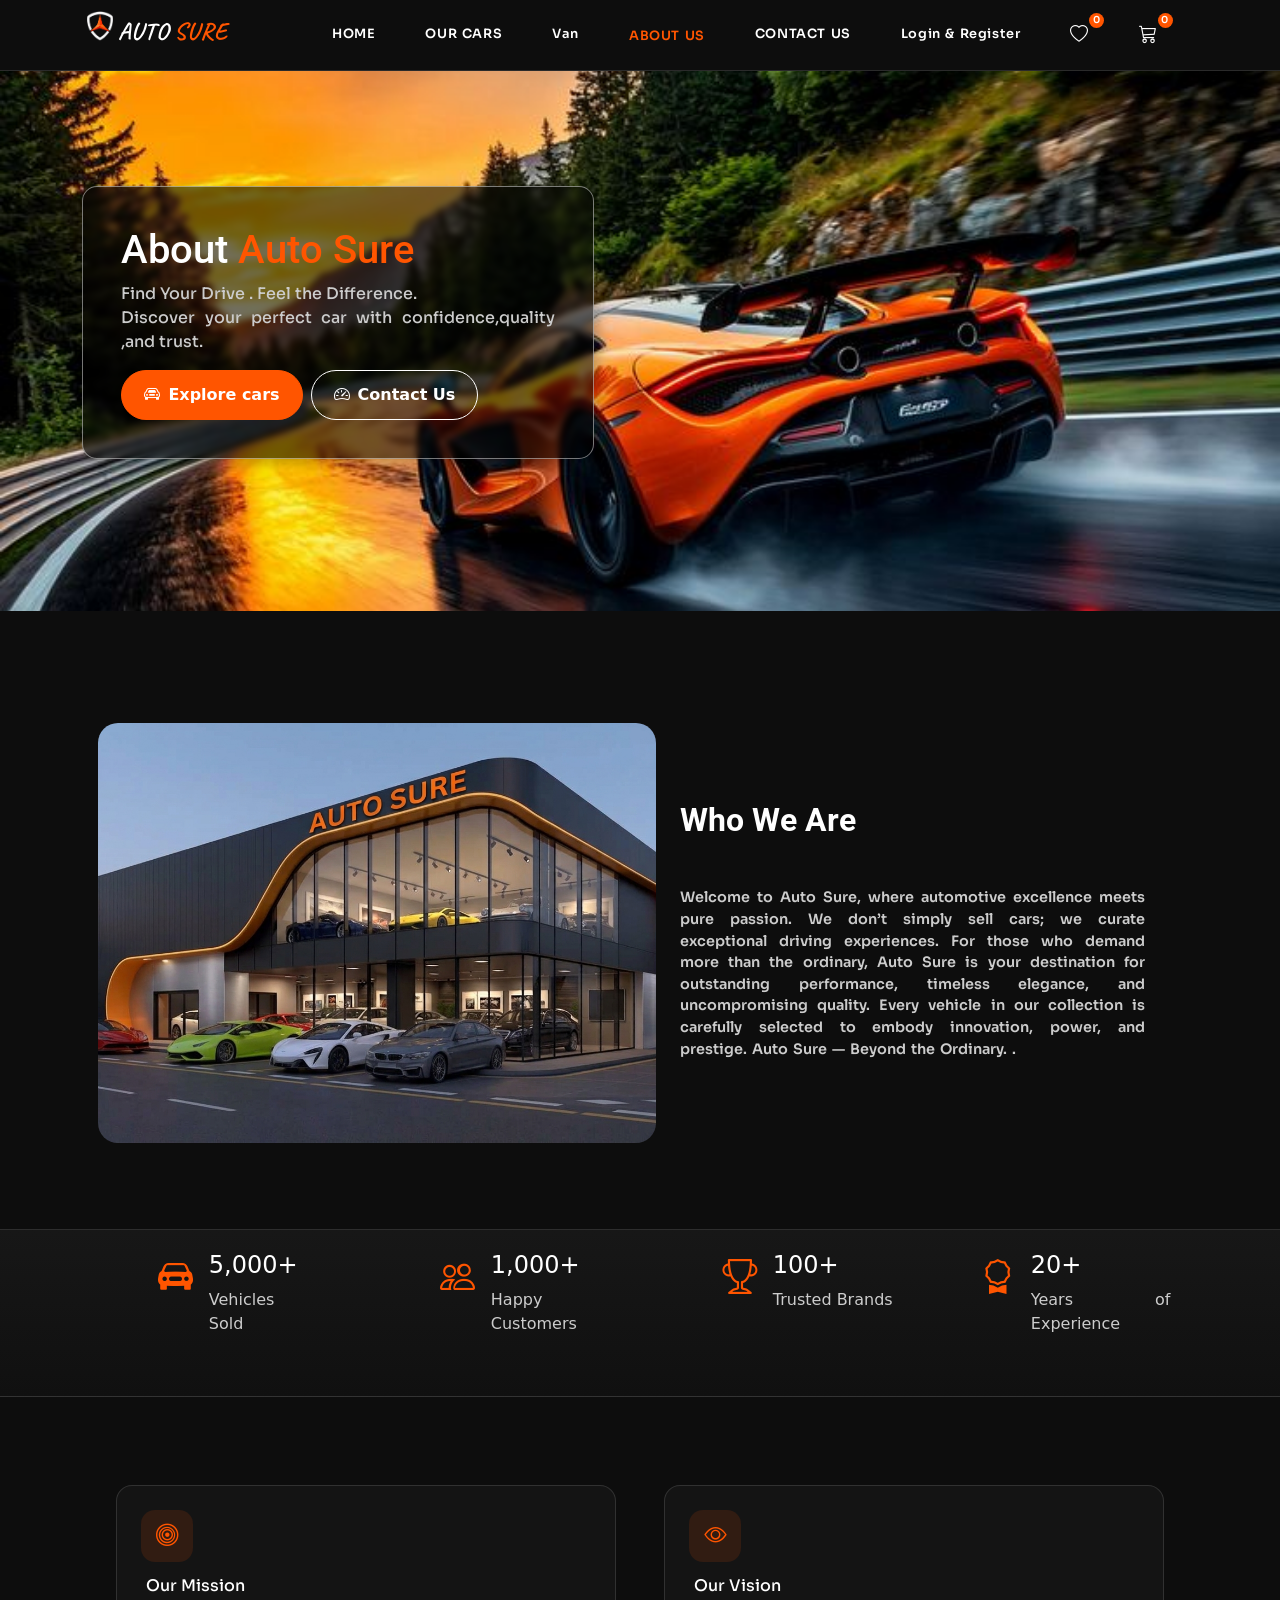
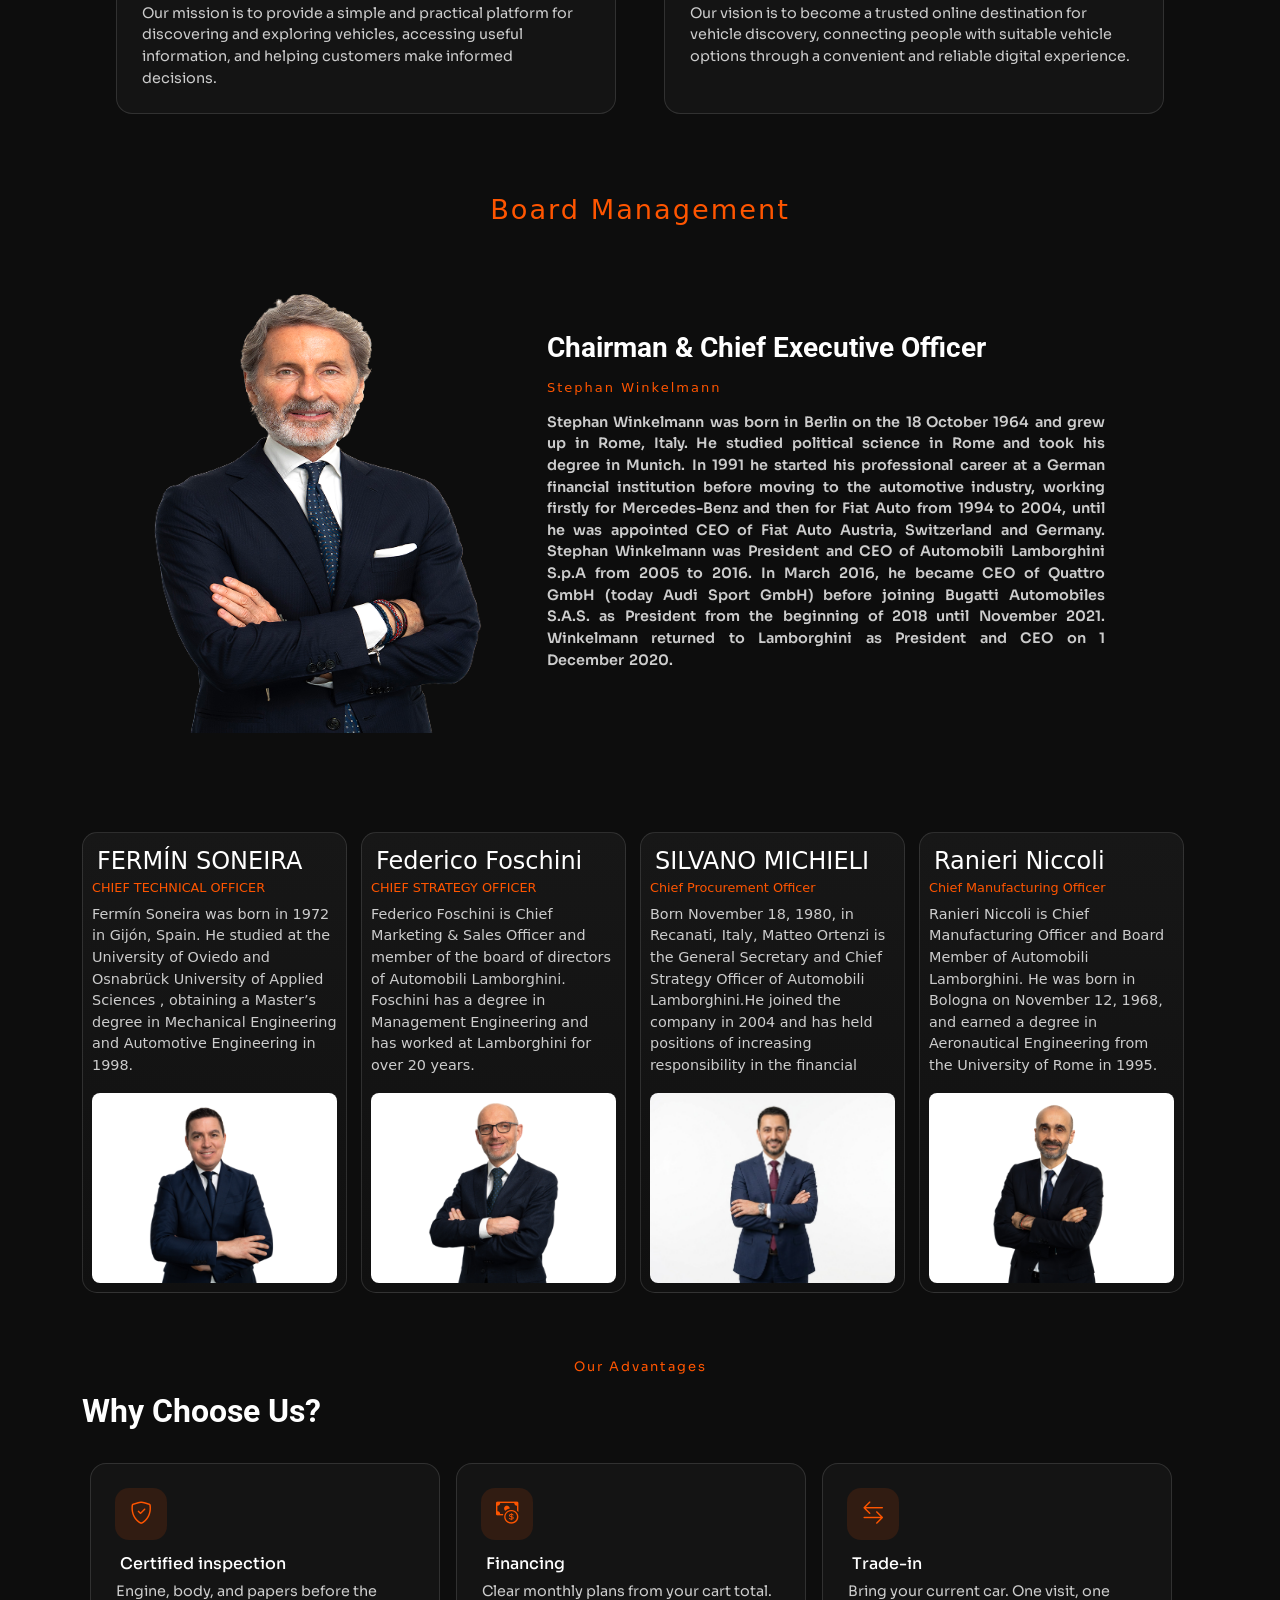
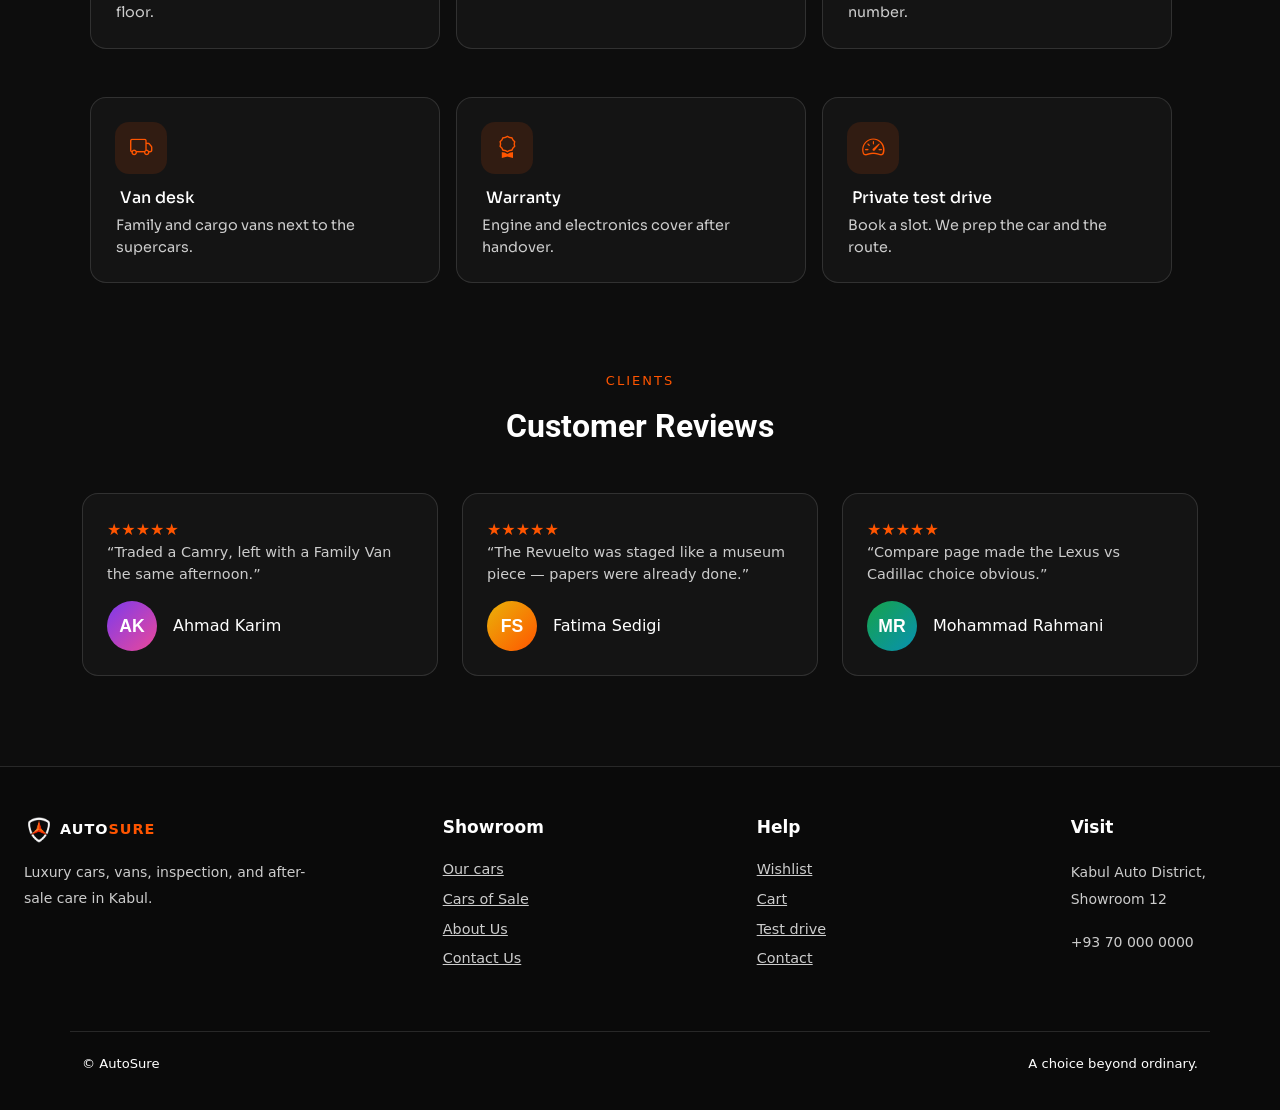
==== commit f160d081: "Refactor code structure for improved readability and maintainability" ====
--- a/aboutus.html
+++ b/aboutus.html
@@ -2,777 +2,314 @@
 <html lang="en">
 
 <head>
-    <meta charset="UTF-8">
-    <meta name="viewport" content="width=device-width, initial-scale=1.0">
-    <title>project</title>
-    <link rel="stylesheet" href="./css/style.css">
-    <link rel="stylesheet" href="./css/varibles.css">
-    <link href="https://cdn.jsdelivr.net/npm/bootstrap@5.3.8/dist/css/bootstrap.min.css" rel="stylesheet">
-    <!--Botstrap icon-->
-    <link href="https://cdn.jsdelivr.net/npm/bootstrap-icons@1.11.3/font/bootstrap-icons.css" rel="stylesheet">
-    <!--Google font-->
-
-    <link rel="preconnect" href="https://fonts.googleapis.com">
-    <link rel="preconnect" href="https://fonts.gstatic.com" crossorigin>
-    <link
-        href="https://fonts.googleapis.com/css2?family=Calligraffitti&family=Caveat:wght@400..700&family=Metal+Mania&family=Roboto:ital,wght@0,100..900;1,100..900&family=Sora:wght@100..800&display=swap"
-        rel="stylesheet">
-    <!---fon Awesome-->
-    <link href="https://cdnjs.cloudflare.com/ajax/libs/font-awesome/6.5.2/css/all.min.css" rel="stylesheet">
+  <meta charset="UTF-8">
+  <meta name="viewport" content="width=device-width, initial-scale=1.0">
+  <title>project</title>
+  <link rel="stylesheet" href="./css/about.css">
+  <link rel="stylesheet" href="./css/varibles.css">
+  <link href="https://cdn.jsdelivr.net/npm/bootstrap@5.3.8/dist/css/bootstrap.min.css" rel="stylesheet">
+  <!--Botstrap icon-->
+  <link href="https://cdn.jsdelivr.net/npm/bootstrap-icons@1.11.3/font/bootstrap-icons.css" rel="stylesheet">
+  <!--Google font-->
+
+  <link rel="preconnect" href="https://fonts.googleapis.com">
+  <link rel="preconnect" href="https://fonts.gstatic.com" crossorigin>
+  <link
+    href="https://fonts.googleapis.com/css2?family=Calligraffitti&family=Caveat:wght@400..700&family=Metal+Mania&family=Roboto:ital,wght@0,100..900;1,100..900&family=Sora:wght@100..800&display=swap"
+    rel="stylesheet">
+  <!---fon Awesome-->
+  <link href="https://cdnjs.cloudflare.com/ajax/libs/font-awesome/6.5.2/css/all.min.css" rel="stylesheet">
 </head>
 
 <body>
-    <!-- Start Navbar-->
-    <nav class="navbar navbar-expand-lg sticky-top " id="mainnav">
-        <div class="container" id="Logo">
-            <div class="logo-flex d-flex flex-row">
-                <img id="logo-img" src="./img/file_000000007bfc820a9ad79154b8bc36fe.png">
-                <a href="#" class="navbar-brand mb-2">AUTO<span>SURE</span></a>
-            </div>
-            <!---Mobile Toggle-->
-            <button class="navbar-toggler" type="button" data-bs-toggle="offcanvas" data-bs-target="#navoffcanvas"
-                aria-controls="navoffcanvas" id="mobile-toggle"> <i class="bi bi-list icon"></i>
-            </button>
-            <!---Disktop nav-->
-            <div class="collapse navbar-collapse justify-content-end" id="nav">
-                <ul class="nav align-items-center ms-5 " id="nav-ul">
-                    <li class="nav-item"> <a href="./index.html" class="nav-link  nav-a">HOME</a> </li>
-                    <li class="nav-item"> <a href="./cars.html"  class="nav-link nav-a"> OUR CARS</a>
-                    </li>
-                    <li class="nav-item "> <a href="./Van.html" class="nav-link nav-a">Van</a> </li>
-                    <li class="nav-item "> <a href="./aboutus.html" class="nav-link nav-a active">ABOUT US</a> </li>
-                    <li class="nav-item"> <a href="#" class="nav-link nav-a ">CONTACT US</a> </li>
-
-                    <li class="nav-item"> <a href="#" class="nav-link nav-a ">Login & Register</a> </li>
-                    <li class="nav-item "><a class="nav-link nav-a nav-icons" href="wishlist.html"><i
-                                class="bi bi-heart" style="font-size: 18px;"></i><span class="icon-nav">0</span></a>
-                    </li>
-                    <li class="nav-item "><a class="nav-link nav-a nav-icons" href="cart.html"><i class="bi bi-cart3"
-                                style="font-size: 18px;"></i><span class="icon-nav">0</span></a></li>
-                </ul>
-            </div>
-        </div>
-    </nav> <!--mobil menu-->
-    <div class="offcanvas offcanvas-end" tabindex="-1" id="navoffcanvas">
-        <div class="offcanvas-header" id="navoffcanvas-header">
-            <h4>Menu</h4>
-            <button class="btn-close" type="button" data-bs-dismiss="offcanvas"></button>
-        </div>
-        <div class="offcanvas-body">
-            <ul class="navbar-nav">
-                <li class="nav-item"> <a href="./index.html" class="nav-link active nav-a">HOME</a> </li>
-                <li class="nav-item"> <a href="./cars.html" class="nav-link nav-a"> OUR CARS</a>
-                </li>
-                <li class="nav-item "> <a href="./Van.html" class="nav-link nav-a">Van</a> </li>
-                <li class="nav-item "> <a href="./aboutus.html" class="nav-link nav-a">ABOUT US</a> </li>
-                <li class="nav-item"> <a href="#" class="nav-link nav-a ">CONTACT US</a> </li>
-
-                <li class="nav-item"> <a href="#" class="nav-link nav-a ">Login & Register</a> </li>
-                <li class="nav-item"><a href="#" class="nav-link">WISHLIST (<span
-                 class="wish-count">0</span>)</a></li>
-                <li class="nav-item"><a href="./cart.html" class="nav-link">CART (<span class="cart-count">0</span>)</a>
-                </li>
-            </ul>
-        </div>
-    </div>
-
-    <!--section one-->
-    <section id="section-one">
-        <div class="container">
-            <div class="row">
-                <div class="col-lg-12 col-md-12 col-12 d-flex flex-row">
-                    <div class="col-lg-8 col-md-6 col-12" id="div-left-section-one">
-                        <div class=" section-one-text pt-5 mt-5">
-                            <h1>About <span>Auto Sure</span></h1>
-                            <p>
-                            </p>
-                            <div class="d-flex flex-row flex-wrap">
-                                <button class="btn me-2 mb-lg-0 mb-2" id="btn-section-one"><i
-                                        class="bi bi-car-front"></i>Browse cars</button>
-                                <button class="btn me-2" id="btn2-section-one"><i class=" bi bi-speedometer2"></i>Test
-                                    Driver </button>
-                            </div>
-                        </div>
-                    </div>
-                </div>
-            </div>
-    </section>
-
-
-
-    
-    
-
-
-    <section id="category">
-        <div class="container">
-            <div class="row ">
-                <P class="title-section">Quick Search</P>
-                <h1 class="section-category-title">Browse by Category</h1>
-                <p id="p-section" class="text-center mt-1">Find your ideal ride easily by vehicle body type.</p>
-                <div class="col-lg-2  d-flex flex-column gap-2 justify-content-center  card mx-4">
-                    <a href="#">
-                        <img src="./img/icons8-car-50.png" width="35px">
-                    </a>
-                    <h5>New Cars</h5>
-                </div>
-                <div class="col-lg-2  d-flex flex-column gap-2 justify-content-center card mx-4">
-                    <a href="#"><img src="./img/icons8-suv-50.png" width="35px"> </a>
-                    <h5>SUV</h5>
-                </div>
-                <div class="col-lg-2  d-flex flex-column gap-2 justify-content-center card mx-4">
-                    <a href="#"> <img src="./img/icons8-sedan-50.png" width="35px"></a>
-                    <h5>Sedan</h5>
-                </div>
-
-                <div class="col-lg-2  d-flex flex-column gap-2 justify-content-center card mx-4">
-                    <a href="#"><i class="bi bi-gem"></i></a>
-                    <h5>Luxury</h5>
-                </div>
-
-
-                <div class="col-lg-2  d-flex flex-column gap-2 justify-content-center card mx-4">
-                    <a href="#"> <i class="bi bi-lightning-charge"></i></a>
-                    <h5>Electric</h5>
-                </div>
-
-
-                <div class="col-lg-2 d-flex flex-column gap-2 justify-content-center card mx-4">
-                    <a href="#"><i class="bi bi-truck"></i></a>
-                    <h5>Van</h5>
-                </div>
-
-                <div class="col-lg-2 d-flex flex-column gap-2 justify-content-center card mx-4">
-                    <a href="#"><i class="bi bi-speedometer2"></i></a>
-                    <h5>Hatchback</h5>
-                </div>
-
-
-
-
-
-            </div>
-        </div>
-
-
-    </section>
-
-    <section id="section-two">
-        <div class="container-fluid">
-            <p class="title-section">VIP</p>
-            <h1 class="header-section" class="text-center mt-5">
-                Featured Cars
-            </h1>
-            <p class="p-section" class="text-center mt-1">
-                A curated selection of top luxury and bestselling vehicles
-            </p>
-            <div class="carslider">
-                <div class="cars-card">
-                    <div class="cars-slid-section-two" id="cars-slid-section-two">
-                        <!-- Card 1 -->
-                        <div class="car-slide">
-                            <div class="card-section-two">
-                                <div class="img-section-two d-flex flex-column">
-                                    <a href="#" style="border: none;outline: none;">
-                                        <img class="img-section-two" src="./img/1 (2).jpg" alt="Lamborghini"
-                                            style="position: relative;">
-                                    </a>
-                                    <button class="icon" onclick="addTocart">
-                                        <i class="bi bi-heart"></i>
-                                    </button>
-
-
-
-
-                                </div>
-                                <div class="card-content">
-                                    <h5>Lamborghini Revuelto 2026</h5>
-                                    <h4>$2,900,888</h4>
-                                    <p>Est. $49,989/mo · 641 miles</p>
-
-                                    <button class="btn-section-two">
-                                        Add To Cart
-                                    </button>
-
-                                </div>
-
-                            </div>
-                        </div>
-
-
-                        <!-- Card 2 -->
-                        <div class="car-slide">
-                            <div class="card-section-two">
-
-                                <div class="img-section-two d-flex">
-                                    <a href="#" style="border: none;outline: none;">
-                                        <img class="img-section-two" src="./img/2.jpg" alt="Lamborghini"
-                                            style="position: relative;">
-                                    </a>
-                                    <button class="icon">
-                                        <i class="bi bi-heart"></i>
-                                    </button>
-                                </div>
-
-                                <div class="card-content">
-                                    <h5>Ferrari 296 GTB 2026</h5>
-                                    <h4>$338,250</h4>
-                                    <p>Est. $5,249/mo · 24 miles</p>
-
-                                    <button class="btn-section-two">
-                                        Add To Cart
-                                    </button>
-                                </div>
-
-                            </div>
-                        </div>
-
-
-                        <!-- Card 3 -->
-                        <div class="car-slide">
-                            <div class="card-section-two">
-
-                                <div class="img-section-two d-flex">
-                                    <a href="#" style="border: none;outline: none;">
-                                        <img class="img-section-two" src="./img/8 .jpg" alt="Lamborghini"
-                                            style="position: relative;">
-                                    </a>
-                                    <button class="icon">
-                                        <i class="bi bi-heart"></i>
-                                    </button>
-                                </div>
-                                <div class="card-content">
-                                    <h5>Bentley Continental GT 2026</h5>
-                                    <h4>$250,000</h4>
-                                    <p>Est. $3,879/mo · 12 miles</p>
-
-                                    <button class="btn-section-two">
-                                        Add To Cart
-                                    </button>
-                                </div>
-
-                            </div>
-                        </div>
-
-
-                        <!-- Card 4 -->
-                        <div class="car-slide">
-                            <div class="card-section-two">
-
-                                <div class="img-section-two d-flex">
-                                    <a href="#" style="border: none;outline: none;">
-                                        <img class="img-section-two" src="./img/7.jpg" alt="Lamborghini"
-                                            style="position: relative;">
-                                    </a>
-                                    <button class="icon">
-                                        <i class="bi bi-heart"></i>
-                                    </button>
-                                </div>
-
-                                <div class="card-content">
-                                    <h5>Aston Martin Vantage 2026</h5>
-                                    <h4>$194,000</h4>
-                                    <p>Est. $3,009/mo · 21 miles</p>
-
-                                    <button class="btn-section-two">
-                                        Add To Cart
-                                    </button>
-                                </div>
-
-                            </div>
-                        </div>
-
-
-                        <!-- Card 5 -->
-                        <div class="car-slide">
-                            <div class="card-section-two">
-
-                                <div class="img-section-two d-flex">
-                                    <a href="#" style="border: none;outline: none;">
-                                        <img class="img-section-two" src="./img/11.jpg" alt="Lamborghini"
-                                            style="position: relative;">
-                                    </a>
-                                    <button class="icon">
-                                        <i class="bi bi-heart"></i>
-                                    </button>
-                                </div>
-
-                                <div class="card-content">
-                                    <h5>Lexus Lc 500 2026</h5>
-                                    <h4>$101,800</h4>
-                                    <p>Est. $1,579/mo · 36 miles</p>
-
-                                    <button class="btn-section-two">
-                                        Add To Cart
-                                    </button>
-                                </div>
-
-                            </div>
-                        </div>
-
-                        <!-- Card 6 -->
-                        <div class="car-slide">
-                            <div class="card-section-two">
-
-                                <div class="img-section-two d-flex">
-                                    <a href="#" style="border: none;outline: none;">
-                                        <img class="img-section-two" src="./img/12.jpg" alt="Lamborghini"
-                                            style="position: relative;">
-                                    </a>
-                                    <button class="icon">
-                                        <i class="bi bi-heart"></i>
-                                    </button>
-                                </div>
-                                <div class="card-content">
-                                    <h5>Cadillac Escalade-v 2026</h5>
-                                    <h4>$168,000</h4>
-                                    <p>Est. $2,609/mo · 15 miles</p>
-
-                                    <button class="btn-section-two">
-                                        Add To Cart
-                                    </button>
-                                </div>
-
-                            </div>
-                        </div>
-
-                        <!-- Card 7 -->
-                        <div class="car-slide">
-                            <div class="card-section-two">
-
-                                <div class="img-section-two d-flex">
-                                    <a href="#" style="border: none;outline: none;">
-                                        <img class="img-section-two" src="./img/10.jpg" alt="Lamborghini"
-                                            style="position: relative;">
-                                    </a>
-                                    <button class="icon">
-                                        <i class="bi bi-heart"></i>
-                                    </button>
-                                </div>
-
-                                <div class="card-content">
-                                    <h5>Maserati GranTurismo 2026</h5>
-                                    <h4>$145,000</h4>
-                                    <p>Est. $2,249/mo · 27 miles</p>
-
-                                    <button class="btn-section-two">
-                                        Add To Cart
-                                    </button>
-                                </div>
-
-                            </div>
-                        </div>
-
-                        <!-- Card 8 -->
-                        <div class="car-slide">
-                            <div class="card-section-two">
-
-                                <div class="img-section-two d-flex">
-                                    <a href="#" style="border: none;outline: none;">
-                                        <img class="img-section-two" src="./img/6.jpg" alt="Lamborghini"
-                                            style="position: relative;">
-                                    </a>
-                                    <button class="icon">
-                                        <i class="bi bi-heart"></i>
-                                    </button>
-                                </div>
-
-                                <div class="card-content">
-                                    <h5>McLaren 750s 2026</h5>
-                                    <h4>$359,600</h4>
-                                    <p>Est. $5,599/mo · 33 miles</p>
-
-                                    <button class="btn-section-two">
-                                        Add To Cart
-                                    </button>
-                                </div>
-                            </div>
-                        </div>
-                    </div>
-                </div>
-            </div>
-            <div class="button me-2 my-3" style="justify-content: right; text-align: right;">
-                <button class="slider-btn slider-left " id="prevBtn">
-                    <i class="bi bi-chevron-left"></i>
-                </button>
-                <button class="slider-btn slider-right" id="nextBtn">
-                    <i class="bi bi-chevron-right"></i>
-                </button>
-            </div>
-        </div>
-
-    </section>
-
-
-
-    <!--section three-->
-    <section id="section-three">
-        <div class="container">
-            <div class="row  my-lg-2 my-5">
-                <div class="statistics col-lg-12 d-flex flex-wrap flex-row justify-content-center">
-                    <div class="col-6 col-lg-2 col-md-4 d-flex  flex-row item-section-three me-lg-5 ">
-                        <div class="col-4 icon-section">
-                            <i class="bi bi-car-front-fill" style="font-size: 35px; margin-right: 5px;"></i>
-                        </div>
-                        <div class="col-8 text-section-three">
-                            <h4>5,000+</h4>
-                            <p>Vehicles Sold</p>
-                        </div>
-                    </div>
-
-
-                    <div class="col-6 col-lg-2 col-md-4 d-flex  flex-row item-section-three mx-5">
-                        <div class="col-4 icon-section">
-                            <i class="bi bi-people" style="font-size: 35px; margin-right: 5px;"></i>
-                        </div>
-                        <div class="col-9 text-section-three">
-                            <h4>1,000+</h4>
-                            <p>Happy Customers</p>
-                        </div>
-                    </div>
-
-                    <div class="col-6 col-lg-2 col-md-4 d-flex  flex-row item-section-three mx-5">
-                        <div class="col-4 icon-section">
-                            <i class="bi bi-trophy" style="font-size: 35px; margin-right: 5px;"></i>
-                        </div>
-                        <div class="col-8 text-section-three">
-                            <h4>100+</h4>
-                            <p>Trusted Brands</p>
-                        </div>
-                    </div>
-
-
-                    <div class="col-6 col-lg-2 col-md-4 d-flex  flex-row item-section-three mx-4">
-                        <div class="col-4 icon-section">
-                            <i class="bi bi-award" style="font-size: 35px; margin-right: 5px;"></i>
-                        </div>
-                        <div class="col-9 text-section-three">
-                            <h4>20+</h4>
-                            <p>Years of Experience</p>
-                        </div>
-                    </div>
-                </div>
-            </div>
-        </div>
-    </section>
-
-    <section id="section-four">
-        <div class="container">
-            <div class="row my-5 d-flex flex-wrap">
-                <div class="col-lg-12 col-md-12 col-12 d-flex flex-row flex-wrap mx-3">
-                    <div class="col-lg-6 col-12 col-md-12 div-left d-flex flex-wrap ">
-                        <img src="./img/1790171500233.png" alt="showcar img" width="700px" height="300px"
-                            style="border-radius: 10px;">
-                    </div>
-                    <div
-                        class="col-6 col-lg-5 div-right  d-flex flex-column flex-wrap mx-lg-4 mx-0 text-align-center justify-content-center">
-                        <h2 class=" header-section mb-5">ABOUT US</h2>
-                        <h4 class="mb-2">Auto Sure:<span style="color: var(--TEN);">Trust</span> & True Authenticity
-                        </h4>
-                        <p class="p-section">At Auto Sure , we blend cutting-edge tecnology with the world`s finest
-                            brands to deliver an
-                            experience that is truly A choice beyond ordinary Our mission is simple:to elevate
-                            automotive standards and deliver security, authenticity,and complete peace of mind in every
-                            transaction .</p>
-                        <button class="btn-section-four" id="btn-section-four">Read More</button>
-                    </div>
-                </div>
-            </div>
-        </div>
-
-    </section>
-
-
-    <section id="section-five">
-        <div class="container">
-            <div class="row ">
-                <p class="title-section">Brands</p>
-                <h1 class="section-category-title">Popular Brands</h1>
-                <p class="p-section text-center">Featuring the world`s most trusted automotive manufacturers</p>
-                <div class="col-lg-2  d-flex flex-column gap-2 justify-content-center card mx-4">
-                    <a href="#"> <img src="./img/icons8-toyota-100.png" width="40px"></a>
-                    <h5>Toyota</h5>
-                </div>
-                <div class="col-lg-2  d-flex flex-column gap-2 justify-content-center card mx-4">
-                    <img src="./img/icons8-lamborghini-48.png" width="40PX">
-                    <h5>Lamborghini</h5>
-                </div>
-                <div class="col-lg-2  d-flex flex-column gap-2 justify-content-center card mx-4">
-                    <a href="#"> <img src="./img/icons8-ferrari-48.png"></i></a>
-                    <h5>Ferrari</h5>
-                </div>
-                <div class="col-lg-2  d-flex flex-column gap-2 justify-content-center card mx-4">
-                    <a href="#"> <img src="./img/icons8-bentley-48.png"></i></a>
-                    <h5>Bentley</h5>
-                </div>
-                <div class="col-lg-2  d-flex flex-column gap-2 justify-content-center card mx-4">
-                    <a href="#"> <img src="./img/icons8-aston-martin-48.png"></i></a>
-                    <h5>Aston Martin </h5>
-                </div>
-
-                <div class="col-lg-2  d-flex flex-column gap-2 justify-content-center card mx-4">
-                    <a href="#"> <img src="./img/icons8-lexus-48.png"></i></a>
-                    <h5>Lexus </h5>
-                </div>
-
-                <div class="col-lg-2  d-flex flex-column gap-2 justify-content-center card mx-4">
-                    <a href="#"> <img src="./img/icons8-cadillac-48.png"></a>
-                    <h5>Cadillac </h5>
-                </div>
-
-
-
-
-            </div>
-        </div>
-    </section>
-
-
-    <section id="van">
-        <div class="container-fluid">
-            <p class="title-section">FAMILY & BUSINESS</p>
-            <h1 class="header-section  text-center">
-                Van Sales
-            </h1>
-    
-            <div class="carslider">
-                <div class="cars-card">
-                    <div class="cars-slid-section-two" id="cars-slid-section-van">
-                        <!-- Card 1 -->
-                        <div class="car-slide-van">
-                            <div class="card-section-two">
-                                <div class="img-section-two d-flex flex-column">
-                                    <a href="#" style="border: none;outline: none;">
-                                        <img class="img-section-two" src="./img/20.png" alt="Lamborghini"
-                                            style="position: relative;">
-                                    </a>
-                                    <button class="icon">
-                                        <i class="bi bi-heart"></i>
-                                    </button>
-                                </div>
-                                <div class="card-content">
-                                    <h5>Lamborghini Revuelto 2026</h5>
-                                    <h4>$2,900,888</h4>
-                                    <p>Est. $49,989/mo · 641 miles</p>
-
-                                    <button class="btn-section-two">
-                                        Add To Cart
-                                    </button>
-                                </div>
-
-                            </div>
-                        </div>
-
-
-                        <!-- Card 2 -->
-                        <div class="car-slide-van">
-                            <div class="card-section-two">
-
-                                <div class="img-section-two d-flex">
-                                    <a href="#" style="border: none;outline: none;">
-                                        <img class="img-section-two" src="./img/21.png" alt="Lamborghini"
-                                            style="position: relative;">
-                                    </a>
-                                    <button class="icon">
-                                        <i class="bi bi-heart"></i>
-                                    </button>
-                                </div>
-
-                                <div class="card-content">
-                                    <h5>Ferrari 296 GTB 2026</h5>
-                                    <h4>$338,250</h4>
-                                    <p>Est. $5,249/mo · 24 miles</p>
-
-                                    <button class="btn-section-two">
-                                        Add To Cart
-                                    </button>
-                                </div>
-
-                            </div>
-                        </div>
-
-
-                        <!-- Card 3 -->
-                        <div class="car-slide-van">
-                            <div class="card-section-two">
-
-                                <div class="img-section-two d-flex">
-                                    <a href="#" style="border: none;outline: none;">
-                                        <img class="img-section-two" src="./img/22.png" alt="Lamborghini"
-                                            style="position: relative;">
-                                    </a>
-                                    <button class="icon">
-                                        <i class="bi bi-heart"></i>
-                                    </button>
-                                </div>
-                                <div class="card-content">
-                                    <h5>Bentley Continental GT 2026</h5>
-                                    <h4>$250,000</h4>
-                                    <p>Est. $3,879/mo · 12 miles</p>
-
-                                    <button class="btn-section-two">
-                                        Add To Cart
-                                    </button>
-                                </div>
-
-                            </div>
-                        </div>
-
-
-                        <!-- Card 4 -->
-                        <div class="car-slide-van">
-                            <div class="card-section-two">
-
-                                <div class="img-section-two d-flex">
-                                    <a href="#" style="border: none;outline: none;">
-                                        <img class="img-section-two" src="./img/23.png" alt="Lamborghini"
-                                            style="position: relative;">
-                                    </a>
-                                    <button class="icon">
-                                        <i class="bi bi-heart"></i>
-                                    </button>
-                                </div>
-
-                                <div class="card-content">
-                                    <h5>Aston Martin Vantage 2026</h5>
-                                    <h4>$194,000</h4>
-                                    <p>Est. $3,009/mo · 21 miles</p>
-
-                                    <button class="btn-section-two">
-                                        Add To Cart
-                                    </button>
-                                </div>
-
-                            </div>
-                        </div>
-
-
-                        <!-- Card 5 -->
-                        <div class="car-slide-van">
-                            <div class="card-section-two">
-
-                                <div class="img-section-two d-flex">
-                                    <a href="#" style="border: none;outline: none;">
-                                        <img class="img-section-two" src="./img/24.png" alt="Lamborghini"
-                                            style="position: relative;">
-                                    </a>
-                                    <button class="icon">
-                                        <i class="bi bi-heart"></i>
-                                    </button>
-                                </div>
-
-                                <div class="card-content">
-                                    <h5>Lexus Lc 500 2026</h5>
-                                    <h4>$101,800</h4>
-                                    <p>Est. $1,579/mo · 36 miles</p>
-
-                                    <button class="btn-section-two">
-                                        Add To Cart
-                                    </button>
-                                </div>
-
-                            </div>
-                        </div>
-
-                        <!-- Card 6 -->
-                        <div class="car-slide-van">
-                            <div class="card-section-two">
-
-                                <div class="img-section-two d-flex">
-                                    <a href="#" style="border: none;outline: none;">
-                                        <img class="img-section-two" src="./img/30.png" alt="Lamborghini"
-                                            style="position: relative;">
-                                    </a>
-                                    <button class="icon">
-                                        <i class="bi bi-heart"></i>
-                                    </button>
-                                </div>
-                                <div class="card-content">
-                                    <h5>Cadillac Escalade-v 2026</h5>
-                                    <h4>$168,000</h4>
-                                    <p>Est. $2,609/mo · 15 miles</p>
-
-                                    <button class="btn-section-two">
-                                        Add To Cart
-                                    </button>
-                                </div>
-
-                            </div>
-                        </div>
-
-                        <!-- Card 7 -->
-                        <div class="car-slide-van">
-                            <div class="card-section-two">
-
-                                <div class="img-section-two d-flex">
-                                    <a href="#" style="border: none;outline: none;">
-                                        <img class="img-section-two" src="./img/26.png" alt="Lamborghini"
-                                            style="position: relative;">
-                                    </a>
-                                    <button class="icon">
-                                        <i class="bi bi-heart"></i>
-                                    </button>
-                                </div>
-
-                                <div class="card-content">
-                                    <h5>Maserati GranTurismo 2026</h5>
-                                    <h4>$145,000</h4>
-                                    <p>Est. $2,249/mo · 27 miles</p>
-
-                                    <button class="btn-section-two">
-                                        Add To Cart
-                                    </button>
-                                </div>
-
-                            </div>
-                        </div>
-
-                        <!-- Card 8 -->
-                        <div class="car-slide-van">
-                            <div class="card-section-two">
-
-                                <div class="img-section-two d-flex">
-                                    <a href="#" style="border: none;outline: none;">
-                                        <img class="img-section-two" src="./img/27.png" alt="Lamborghini"
-                                            style="position: relative;">
-                                    </a>
-                                    <button class="icon">
-                                        <i class="bi bi-heart"></i>
-                                    </button>
-                                </div>
-
-                                <div class="card-content">
-                                    <h5>McLaren 750s 2026</h5>
-                                    <h4>$359,600</h4>
-                                    <p>Est. $5,599/mo · 33 miles</p>
-
-                                    <button class="btn-section-two">
-                                        Add To Cart
-                                    </button>
-                                </div>
-                            </div>
-                        </div>
-                    </div>
-                </div>
-            </div>
-            <div class="button me-2 my-3" style="justify-content: right; text-align: right;">
-                <button class="slider-btn slider-left prevBtnvan" id="prevBtnvan">
-                    <i class="bi bi-chevron-left"></i>
-                </button>
-                <button class="slider-btn slider-right nextBtnvan" id="nextBtnvan">
-                    <i class="bi bi-chevron-right"></i>
-                </button>
-            </div>
-        </div>
-
-
-
-
-
-
-    </section>
-
-    <section id="section-six">
+  <!-- Start Navbar-->
+  <nav class="navbar navbar-expand-lg sticky-top " id="mainnav">
+    <div class="container" id="Logo">
+      <div class="logo-flex d-flex flex-row">
+        <img id="logo-img" src="./img/file_000000007bfc820a9ad79154b8bc36fe.png">
+        <a href="#" class="navbar-brand mb-2">AUTO<span>SURE</span></a>
+      </div>
+      <!---Mobile Toggle-->
+      <button class="navbar-toggler" type="button" data-bs-toggle="offcanvas" data-bs-target="#navoffcanvas"
+        aria-controls="navoffcanvas" id="mobile-toggle"> <i class="bi bi-list icon"></i>
+      </button>
+      <!---Disktop nav-->
+      <div class="collapse navbar-collapse justify-content-end" id="nav">
+        <ul class="nav align-items-center ms-5 " id="nav-ul">
+          <li class="nav-item"> <a href="./index.html" class="nav-link  nav-a">HOME</a> </li>
+          <li class="nav-item"> <a href="./cars.html" class="nav-link nav-a"> OUR CARS</a>
+          </li>
+          <li class="nav-item "> <a href="./Van.html" class="nav-link nav-a">Van</a> </li>
+          <li class="nav-item "> <a href="./aboutus.html" class="nav-link nav-a active">ABOUT US</a> </li>
+          <li class="nav-item"> <a href="#" class="nav-link nav-a ">CONTACT US</a> </li>
+
+          <li class="nav-item"> <a href="#" class="nav-link nav-a ">Login & Register</a> </li>
+          <li class="nav-item "><a class="nav-link nav-a nav-icons" href="wishlist.html"><i class="bi bi-heart"
+                style="font-size: 18px;"></i><span class="icon-nav">0</span></a>
+          </li>
+          <li class="nav-item "><a class="nav-link nav-a nav-icons" href="cart.html"><i class="bi bi-cart3"
+                style="font-size: 18px;"></i><span class="icon-nav">0</span></a></li>
+        </ul>
+      </div>
+    </div>
+  </nav> <!--mobil menu-->
+  <div class="offcanvas offcanvas-end" tabindex="-1" id="navoffcanvas">
+    <div class="offcanvas-header" id="navoffcanvas-header">
+      <h4>Menu</h4>
+      <button class="btn-close" type="button" data-bs-dismiss="offcanvas"></button>
+    </div>
+    <div class="offcanvas-body">
+      <ul class="navbar-nav">
+        <li class="nav-item"> <a href="./index.html" class="nav-link active nav-a">HOME</a> </li>
+        <li class="nav-item"> <a href="./cars.html" class="nav-link nav-a"> OUR CARS</a>
+        </li>
+        <li class="nav-item "> <a href="./Van.html" class="nav-link nav-a">Van</a> </li>
+        <li class="nav-item "> <a href="./aboutus.html" class="nav-link nav-a">ABOUT US</a> </li>
+        <li class="nav-item"> <a href="#" class="nav-link nav-a ">CONTACT US</a> </li>
+
+        <li class="nav-item"> <a href="#" class="nav-link nav-a ">Login & Register</a> </li>
+        <li class="nav-item"><a href="#" class="nav-link">WISHLIST (<span class="wish-count">0</span>)</a></li>
+        <li class="nav-item"><a href="./cart.html" class="nav-link">CART (<span class="cart-count">0</span>)</a>
+        </li>
+      </ul>
+    </div>
+  </div>
+
+  <!--section one-->
+  <section id="section-one">
+    <div class="container">
+      <div class="row">
+        <div class="col-lg-12 col-md-12 col-12 d-flex flex-row">
+          <div class="col-lg-8 col-md-6 col-12" id="div-left-section-one">
+            <div class=" section-one-text pt-5 mt-5">
+              <h1>About <span>Auto Sure</span></h1>
+              <p>
+                Find Your Drive . Feel the Difference.
+                <br>
+                Discover your perfect car with confidence,quality ,and trust.
+              </p>
+              <div class="d-flex flex-row flex-wrap">
+                <button class="btn me-2 mb-lg-0 mb-2" id="btn-section-one"><i class="bi bi-car-front"></i>Explore
+                  cars</button>
+                <button class="btn me-2" id="btn2-section-one"><i class=" bi bi-speedometer2"></i>Contact Us </button>
+              </div>
+            </div>
+          </div>
+        </div>
+      </div>
+  </section>
+
+
+
+  <section id="section-two">
+    <div class="container">
+      <div class="row my-5 d-flex flex-wrap">
+        <div class="col-lg-12 col-md-12 col-12 d-flex flex-row flex-wrap mx-3">
+          <div class="col-lg-6 col-12 col-md-12 div-left d-flex flex-wrap ">
+            <img src="./img/1790171500233.png" alt="showcar img" width="700px" height="300px"
+              style="border-radius: 10px;">
+          </div>
+          <div
+            class="col-6 col-lg-5 div-right  d-flex flex-column flex-wrap mx-lg-4 mx-0 text-align-center justify-content-center">
+            <h2 class="header-section mb-5">Who We Are</h2>
+
+            <p class="p-section text-left">Welcome to Auto Sure, where automotive excellence meets pure passion.
+
+              We don’t simply sell cars; we curate exceptional driving experiences. For those who demand more than the
+              ordinary, Auto Sure is your destination for outstanding performance, timeless elegance, and uncompromising
+              quality.
+
+              Every vehicle in our collection is carefully selected to embody innovation, power, and prestige.
+
+              Auto Sure — Beyond the Ordinary.
+              .</p>
+          </div>
+        </div>
+      </div>
+    </div>
+
+  </section>
+
+  <section id="section-three">
+    <div class="container">
+      <div class="row  my-lg-2 my-5">
+        <div class="statistics col-lg-12 d-flex flex-wrap flex-row justify-content-center">
+          <div class="col-6 col-lg-2 col-md-4 d-flex  flex-row item-section-three me-lg-5 ">
+            <div class="col-4 icon-section">
+              <i class="bi bi-car-front-fill" style="font-size: 35px; margin-right: 5px;"></i>
+            </div>
+            <div class="col-6 text-section-three">
+              <h4>5,000+</h4>
+              <p>Vehicles Sold</p>
+            </div>
+          </div>
+
+
+          <div class="col-6 col-lg-2 col-md-4 d-flex  flex-row item-section-three mx-5">
+            <div class="col-4 icon-section">
+              <i class="bi bi-people" style="font-size: 35px; margin-right: 5px;"></i>
+            </div>
+            <div class="col-9 text-section-three">
+              <h4>1,000+</h4>
+              <p>Happy Customers</p>
+            </div>
+          </div>
+
+          <div class="col-6 col-lg-2 col-md-4 d-flex  flex-row item-section-three mx-5">
+            <div class="col-4 icon-section">
+              <i class="bi bi-trophy" style="font-size: 35px; margin-right: 5px;"></i>
+            </div>
+            <div class="col-8 text-section-three">
+              <h4>100+</h4>
+              <p>Trusted Brands</p>
+            </div>
+          </div>
+
+
+          <div class="col-6 col-lg-2 col-md-4 d-flex  flex-row item-section-three mx-4">
+            <div class="col-4 icon-section">
+              <i class="bi bi-award" style="font-size: 35px; margin-right: 5px;"></i>
+            </div>
+            <div class="col-9 text-section-three">
+              <h4>20+</h4>
+              <p>Years of Experience</p>
+            </div>
+          </div>
+        </div>
+      </div>
+    </div>
+  </section>
+
+
+
+
+
+  <section id="section-four">
+    <div class="container">
+      <div class="row">
+        <div class="col-lg-12 col-md-12 col-12 d-flex  flex-row flex-wrap justify-content-center" id="section-our-mission-vcision">
+          <div id="div-section-four" class="col-lg-6 col-md-6 col-12 mx-4 my-4">
+            <div id="section-four-icon">
+              <i class="bi bi-bullseye"></i>
+            </div>
+            <h6>Our Mission</h6>
+            <p>Our mission is to provide a simple and practical platform for discovering and exploring vehicles,
+              accessing useful information, and helping customers make informed decisions.</p>
+          </div>
+          <div id="div-section-four" class="col-lg-6 col-md-6  col-12 mx-4 my-4">
+            <div id="section-four-icon">
+              <i class="bi bi-eye"></i>
+            </div>
+            <h6>Our Vision</h6>
+            <p>Our vision is to become a trusted online destination for vehicle discovery, connecting people with
+              suitable vehicle options through a convenient and reliable digital experience.</p>
+          </div>
+
+        </div>
+      </div>
+    </div>
+  </section>
+
+  <section class="section-five">
+    <div class="container">
+      <h2 class="title-section text-align-center" style="font-size: 1.7rem; text-align: center; margin-top: 5%;">Board Management</h2>
+      <div class="row">
+        <div class="col-lg-12 col-12 col-md-12  d-flex flex-row flex-wrap">
+          <div class="col-lg-5 col-12 col-md-12 div-left my-5">
+            <img src="./img/winkelman-lamborghini.webp" alt="Board Management" width="550px" height="450px"
+              style="border-radius: 5px;">
+          </div>
+          <div class="col-lg-6 col-md-12 col-12 div-right my-5">
+            <h3 class="header-section mt-5 mb-3">Chairman & Chief Executive Officer</h3>
+            <h5 class="title-section my-3" style="text-align: left;">Stephan Winkelmann</h5>
+            <p class="p-section">Stephan Winkelmann was born in Berlin on the 18 October 1964 and grew up in Rome,
+              Italy.
+              He studied political science in Rome and took his degree in Munich. In 1991 he started his professional
+              career at a German financial institution before moving to the automotive industry, working firstly for
+              Mercedes-Benz and then for Fiat Auto from 1994 to 2004, until he was appointed CEO of Fiat Auto Austria,
+              Switzerland and Germany. Stephan Winkelmann was President and CEO of Automobili Lamborghini S.p.A from
+              2005 to 2016. In March 2016, he became CEO of Quattro GmbH (today Audi Sport GmbH) before joining Bugatti
+              Automobiles S.A.S. as President from the beginning of 2018 until November 2021.
+              Winkelmann returned to Lamborghini as President and CEO on 1 December 2020.</p>
+          </div>
+        </div>
+      </div>
+    </div>
+  </section>
+
+
+  <section class="sectionseven" style="margin-top:4%;">
+    <div class="container">
+      <div class="row">
+        <div class="col-lg-12 col-12 col-md-12 d-flex flex-row flex-wrap ">
+          <div class=" col-lg-3 col-12 col-md-4 d-flex flex-column car-slide">
+            <div class="card-section-seven d-flex flex-column">
+              <h4>FERMÍN SONEIRA</h4>
+              <h6>CHIEF TECHNICAL OFFICER</h6>
+              <p >Fermín Soneira was born in 1972 in Gijón, Spain. He studied at the University of Oviedo and Osnabrück University of Applied Sciences , obtaining a Master’s degree in Mechanical Engineering and Automotive Engineering in 1998.</p>
+              <div class="img-section-two d-flex flex-column">
+                <img class="img-section-two" src="./img/michelini.webp" alt="Lamborghini">
+              </div>
+            </div>
+          </div>
+
+
+          <div class=" col-lg-3 col-12 col-md-4 d-flex flex-column car-slide">
+            <div class="card-section-seven">
+              <h4>Federico Foschini</h4>
+              <h6> CHIEF STRATEGY OFFICER</h6>
+              <p>Federico Foschini is Chief Marketing & Sales Officer and member of the board of directors of Automobili Lamborghini. Foschini has a degree in Management Engineering and has worked at Lamborghini for over 20 years.</p>
+              <div class="img-section-two d-flex flex-column">
+
+                <img class="img-section-two" src="./img/poma.webp" alt="Lamborghini">
+              </div>
+
+            </div>
+          </div>
+
+
+
+
+
+          <div class="col-lg-3 col-12 col-md-4 d-flex flex-column car-slide">
+            <div class="card-section-seven">
+              <h4>SILVANO MICHIELI</h4>
+              <h6>Chief Procurement Officer</h6>
+              <p >Born November 18, 1980, in Recanati, Italy, Matteo Ortenzi is the General Secretary and Chief Strategy Officer of Automobili Lamborghini.He joined the company in 2004 and has held positions of increasing responsibility in the financial</p>
+              <div class="img-section-two d-flex flex-column">
+
+                <img class="img-section-two" src="./img/1791806828198.jpg" alt="Lamborghini">
+              </div>
+
+            </div>
+          </div>
+
+
+
+
+
+
+          <div class=" col-lg-3 col-12 col-md-4 d-flex flex-column car-slide">
+            <div class="card-section-seven">
+              <h4>Ranieri Niccoli</h4>
+              <h6>Chief Manufacturing Officer</h6>
+              <p >Ranieri Niccoli is Chief Manufacturing Officer and Board Member of Automobili Lamborghini. He was born in Bologna on November 12, 1968, and earned a degree in Aeronautical Engineering from the University of Rome in 1995.</p>
+              <div class="img-section-two d-flex flex-column">
+
+                <img class="img-section-two" src="./img/niccoli.webp" alt="Lamborghini">
+              </div>
+
+            </div>
+
+          </div>
+        </div>
+      </div>
+    </div>
+
+  </section>
+
+
+  <section id="section-six">
         <div class="container">
             <div class="row">
                 <div id="section-six-title">
@@ -829,265 +366,118 @@
 
     </section>
 
-    <section id="section-seven">
-        <div class="container">
-            <div class="section-head">
-                <p class="title-section">Video Reviews</p>
-                <h2 class="header-section  text-center">Car Videos</h2>
-            <div class=" col-lg-12 col-md-12 col-12 d-flex flex-row flex-wrap video-div justify-content-center">
-                <div class="  col-lg-5 col-12 video-card  mx-4 my-3 d-flex flex-column">
-                    <iframe width="560" height="315" src="https://www.youtube.com/embed/qX-T0cSF3Pw?si=soCMKo0M9UdszruH"
-                        title="YouTube video player" frameborder="0"
-                        allow="accelerometer; autoplay; clipboard-write; encrypted-media; gyroscope; picture-in-picture; web-share"
-                        referrerpolicy="strict-origin-when-cross-origin" allowfullscreen> </iframe>
-                    <h6>Lamborghini Revuelto — V12 hybrid</h6>
-                </div>
-                <div class=" col-lg-5 col-12 video-card mx-4  my-3 d-flex flex-column">
-                    <iframe width="560" height="315" src="https://www.youtube.com/embed/VdTXmeq_SmE?si=1IwT8U0SQLBeWle_"
-                        title="YouTube video player" frameborder="0"
-                        allow="accelerometer; autoplay; clipboard-write; encrypted-media; gyroscope; picture-in-picture; web-share"
-                        referrerpolicy="strict-origin-when-cross-origin" allowfullscreen></iframe>
-                    <h6>Ferrari 296 GTB — on the road</h6>
-                </div>
-                <div class=" col-lg-5 col-12 video-card mx-4  my-3 d-flex flex-column">
-                    <iframe width="560" height="315" src="https://www.youtube.com/embed/jm4m4iRC-fU?si=ydwyVgVUpY3_TL2S"
-                        title="YouTube video player" frameborder="0"
-                        allow="accelerometer; autoplay; clipboard-write; encrypted-media; gyroscope; picture-in-picture; web-share"
-                        referrerpolicy="strict-origin-when-cross-origin" allowfullscreen></iframe>
-                    <h6>BMW M4 — competition coupe</h6>
-                </div>
-                <div class=" col-lg-5  col-12 video-card mx-4  my-3 d-flex flex-column">
-                    <iframe width="560" height="315" src="https://www.youtube.com/embed/DfBrE9E1DCk?si=5dVmP1_lMJqBUCmy"
-                        title="YouTube video player" frameborder="0"
-                        allow="accelerometer; autoplay; clipboard-write; encrypted-media; gyroscope; picture-in-picture; web-share"
-                        referrerpolicy="strict-origin-when-cross-origin" allowfullscreen></iframe>
-                    <h6>Inside a luxury showroom</h6>
-                </div>
-            </div>
-        </div>
-    </section>
-    <section id="section-eight">
-        <div class="container">
-            <div class="section-head">
-                <p class="title-section">Photo Album</p>
-                <h2 class="header-section  text-center">Photo Gallery</h2>
-            </div>
-            <div class=" col-lg-12 col-md-12 col-12 gallery d-flex flex-row flex-wrap justify-content-center">
-                <div class="col-lg-4 col-md-6 col-6 img-section-gallery"><img
-                        src="./img/2026-bentley-continental--gtc-464340-1462373991.webp" alt="Lamborghini Revuelto">
-                </div>
-                <div class="col-lg-4 col-md-6 col-6 img-section-gallery"><img src="./img/Ferrari 296 GTB.jpg"
-                        alt="Ferrari 296 GTB"></div>
-                <div class="col-lg-4 col-md-6 col-6 img-section-gallery"><img
-                        src="./img/2026-mclaren-artura--spider-0-1298011862.webp" alt="Bentley Continental"></div>
-                <div class="col-lg-4 col-md-6 col-6 img-section-gallery"><img
-                        src="./img/Here Is Your Chance To Save This Delivery-Mileage Ford GT From A Life - Petrolicious.jpg"
-                        alt="Aston Martin Vantage"></div>
-                <div class="col-lg-4 col-md-6 col-6 img-section-gallery"> <img
-                        src="./img/Lamborghini Huracan EVO 2021.jpg" alt="Lexus LC 500"></div>
-                <div class="col-lg-4 col-md-6 col-6 img-section-gallery"><img
-                        src="./img/Classic Mercedes-Benz 280SE For Sale.jpg" alt="Cadillac Escalade"></div>
-
-
-            </div>
-        </div>
-    </section>
-
-    <section id="section-nine">
-        <div class="container">
-            <div class="text-center mb-5">
-                <p class="title-section">CLIENTS</p>
-                <h2 class="header-section text-center">Customer Reviews</h1>
-            </div>
-            <div class="row g-4">
-                <div class="col-md-4">
-                    <div class="testimonials-card">
-                        <div class="stars">★★★★★</div>
-                        <p class="t-review">“Traded a Camry, left with a Family Van the same afternoon.”</p>
-                        <div class="d-flex align-items-center gap-3">
-                            <div class="t-avatar" style="background: linear-gradient(135deg,#7C3AED,#EC4899);"> AK
-                            </div>
-                            <div>
-                                <div class="t-nam">Ahmad Karim</div>
-                            </div>
-                        </div>
-                    </div>
-                </div>
-                <div class="col-md-4">
-                    <div class="testimonials-card">
-                        <div class="stars">★★★★★</div>
-                        <p class="t-review">“The Revuelto was staged like a museum piece — papers were already done.”
-                        </p>
-                        <div class="d-flex align-items-center gap-3">
-                            <div class="t-avatar" style="background: linear-gradient(135deg,#EAB308,#FF5500);"> FS
-                            </div>
-                            <div>
-                                <div class="t-nam">Fatima Sedigi</div>
-                            </div>
-                        </div>
-                    </div>
-                </div>
-                <div class="col-md-4">
-                    <div class="testimonials-card">
-                        <div class="stars">★★★★★</div>
-                        <p class="t-review">“Compare page made the Lexus vs Cadillac choice obvious.”</p>
-                        <div class="d-flex align-items-center gap-3">
-                            <div class="t-avatar" style="background: linear-gradient(135deg,#16A34A,#0891B2);"> MR
-                            </div>
-                            <div>
-                                <div class="t-nam"> Mohammad Rahmani</div>
-                            </div>
-                        </div>
-                    </div>
-                </div>
-            </div>
-        </div>
-    </section>
-
-
-    <section id="section-TEN">
-        <div class="container">
-            <div class="section-head">
-                <p class="title-section">News</p>
-                <h2 class="header-section text-center">News about our cars</h2>
-            </div>
-            <div class="news col-md-4 col-md-12 col-12 d-flex flex-row flex-wrap justify-content-center ">
-                <div class="news-card col-lg-4 col-md-6 col-12 d-flex flex-column">
-                    <img src="./img/31.jpg" alt="Revuelto">
-                    <div>
-                        <h6>Lamborghini Fenomeno wins the Red Dot: Best of the Best 2026</h6>
-                        <p>The vehicle is not yet offered for sale and is therefore not subject to Directive 1999/94/EC.
-                            The fuel consumption and emissions data is in the type approval stage.</p>
-                    </div>
-                </div>
-                <div class="news-card col-lg-4  col-md-6 col-12 d-flex flex-column">
-                    <img src="./img/33.png" alt="Lexus LC">
-                    <div>
-                        <h6>Cooperation with TYTAN planned.</h6>
-                        <p>Mercedes-Benz and Munich-based technology company TYTAN Technologies signed a Memorandum of
-                            Understanding (MoU) on future cooperation at ILA 2026 (the International Aerospace
-                            Exhibition).</p>
-                    </div>
-                </div>
-                <div class="news-card col-lg-4  col-md-6  col-12 d-flex flex-column">
-                    <img src="./img/34.png" alt="Vans">
-                    <div>
-                        <h6>Renault & The Future</h6>
-                        <p>Renault Twingo E-Tech Electric wins 'Electric Car of the Year' at the TopGear.com EV Awards
-                            2026, making it back -to-back wins of the top award for Renault.</p>
-                    </div>
-                </div>
-            </div>
-        </div>
-    </section>
-
-
-
-    <section class="section">
-        <div class="container">
-            <div class="col-lg-12 col-md-12 col-12 d-flex flex-row flex-wrap justify-content-center">
-                <div class="col-lg-6 col-md-12 col-12 d-flex flex-column flex-wrap div-right " style="margin-top: 6%;">
-                    <p style="font-size: 1.2rem; color: var(--TEN); font-weight: 700;">Test Drive</p>
-                    <h2 class="header-section">Reserve a Car</h2>
-                    <p class="p-section" style="margin:0 0 18px;max-width:none">Book your desired vehicle for an in-person visit or a test drive quickly and effortlessly</p>
-                    <div>
-                        <div class="why-card">
-                            <h6>Discover Up Close</h6>
-                            <p>Explore the carftsmanship appreciate every detail ,and find the vehicle that feels right for you.</p>
-                        </div>
-                        <div class="why-card">
-                            <h6>Take the Wheel</h6>
-                            <p>Feel the power experience the precision and drive with confidence.</p>
-                        </div>
-
-                    </div>
-                </div>
-                <div class="col-lg-6 col-md-12 col-12 div-left" style="margin-top: 6%;">
-                    <form class="buy-box" style="position:static">
-                        <div class="field"><label>Full name</label><input required type="text"></div>
-                        <div class="field"><label>Phone</label><input required type="number"></div>
-                        <div class="field"><label>Car</label><select id="reserveCar">
-                                <option>Toyota Land Cruiser 2026</option>
-                                <option>Toyota Camry 2026</option>
-                                <option>Toyota GR Supra 2026</option>
-                                <option>Lamborghini Revueilto 2026</option>
-                                <option>Lamborghini Huracan EVO</option>
-                                <option>Ferrari 296 GTB 2026</option>
-                                <option>Ferrari F430 Scuderia</option>
-                                <option>Bentley Continental GT2026</option>
-                                <option> Bentley Continental GTC</option>
-                                <option>Aston Martin Vantage 2026</option>
-                                <option>Aston Martin DB12</option>
-                                <option>Lexus LC 500 2026</option>
-                                <option>Lexus RX 500h</option>
-                                <option>Cadillac Escalade-V 2026</option>
-                                <option>Cadillac CT5-V</option>
-                                <option>BMW M4 Competition</option>
-                                <option>BMW X5 M</option>
-                            </select></div>
-                        <div class="field"><label>Preferred date</label><input type="date" required></div>
-                        <div class="field"><label>Note</label><textarea rows="3"
-                                placeholder="Color, trade-in, finance…"></textarea></div>
-                        <button class="btn-main w-100 justify-content-center" type="submit">Reserve this car</button>
-                    </form>
-                </div>
-            </div>
-        </div>
-    </section>
-
-    <footer class="footer">
-
-        <div class="container-fluid">
-            <div class="row gap-5 d-flex flex-row flex-wrap justify-content-between">
-
-                <div class="col-lg-3 col-12 col-md-6 ">
-                    <a href="index.html" class="navbar-brand  text-white fw-bold">
-                      <img src="./img/file_000000007bfc820a9ad79154b8bc36fe.png" width="30px"> AUTO<span style="color: var(--TEN);">SURE</span>
-                    </a>
-                    <p class="mt-3">
-                        Luxury cars, vans, inspection, and after-sale care in Kabul.
-                    </p>
-                </div>
-
-                <div class="col-lg-2 col-12 col-md-6 col-sm-12">
-                    <h5>Showroom</h5>
-                    <ul>
-                        <li><a href="cars.html">Our cars</a></li>
-                        <li><a href="sale.html">Cars of Sale</a></li>
-                        <li><a href="compare.html">About Us</a></li>
-                        <li><a href="customize.html">Contact Us</a></li>
-                    </ul>
-                </div>
-
-                <div class="col-lg-2 col-12 col-md-6 col-sm-12">
-                    <h5>Help</h5>
-                    <ul>
-                        <li><a href="wishlist.html">Wishlist</a></li>
-                        <li><a href="cart.html">Cart</a></li>
-                        <li><a href="test-drive.html">Test drive</a></li>
-                        <li><a href="contact.html">Contact</a></li>
-                    </ul>
-                </div>
-
-                <div class="col-lg-2 col-12 col-md-6 col-sm-12">
-                    <h5>Visit</h5>
-                    <p>Kabul Auto District, Showroom 12</p>
-                    <p>+93 70 000 0000</p>
-                </div>
-
-            </div>
-        </div>
-
-        <div class="container footer-bottom">
-            <span>© <span id="year"></span> AutoSure</span>
-            <span>A choice beyond ordinary.</span>
-        </div>
-
-    </footer>
-
-
-
-  
+  <section id="section-nine">
+    <div class="container">
+      <div class="text-center mb-5">
+        <p class="title-section">CLIENTS</p>
+        <h2 class="header-section text-center">Customer Reviews</h1>
+      </div>
+      <div class="row g-4">
+        <div class="col-md-4">
+          <div class="testimonials-card">
+            <div class="stars">★★★★★</div>
+            <p class="t-review">“Traded a Camry, left with a Family Van the same afternoon.”</p>
+            <div class="d-flex align-items-center gap-3">
+              <div class="t-avatar" style="background: linear-gradient(135deg,#7C3AED,#EC4899);"> AK
+              </div>
+              <div>
+                <div class="t-nam">Ahmad Karim</div>
+              </div>
+            </div>
+          </div>
+        </div>
+        <div class="col-md-4">
+          <div class="testimonials-card">
+            <div class="stars">★★★★★</div>
+            <p class="t-review">“The Revuelto was staged like a museum piece — papers were already done.”
+            </p>
+            <div class="d-flex align-items-center gap-3">
+              <div class="t-avatar" style="background: linear-gradient(135deg,#EAB308,#FF5500);"> FS
+              </div>
+              <div>
+                <div class="t-nam">Fatima Sedigi</div>
+              </div>
+            </div>
+          </div>
+        </div>
+        <div class="col-md-4">
+          <div class="testimonials-card">
+            <div class="stars">★★★★★</div>
+            <p class="t-review">“Compare page made the Lexus vs Cadillac choice obvious.”</p>
+            <div class="d-flex align-items-center gap-3">
+              <div class="t-avatar" style="background: linear-gradient(135deg,#16A34A,#0891B2);"> MR
+              </div>
+              <div>
+                <div class="t-nam"> Mohammad Rahmani</div>
+              </div>
+            </div>
+          </div>
+        </div>
+      </div>
+    </div>
+  </section>
+
+
+ 
+
+
+
+
+
+  <footer class="footer">
+
+    <div class="container-fluid">
+      <div class="row gap-5 d-flex flex-row flex-wrap justify-content-between">
+
+        <div class="col-lg-3 col-12 col-md-6 ">
+          <a href="index.html" class="navbar-brand  text-white fw-bold">
+            <img src="./img/file_000000007bfc820a9ad79154b8bc36fe.png" width="30px"> AUTO<span
+              style="color: var(--TEN);">SURE</span>
+          </a>
+          <p class="mt-3">
+            Luxury cars, vans, inspection, and after-sale care in Kabul.
+          </p>
+        </div>
+
+        <div class="col-lg-2 col-12 col-md-6 col-sm-12">
+          <h5>Showroom</h5>
+          <ul>
+            <li><a href="cars.html">Our cars</a></li>
+            <li><a href="sale.html">Cars of Sale</a></li>
+            <li><a href="compare.html">About Us</a></li>
+            <li><a href="customize.html">Contact Us</a></li>
+          </ul>
+        </div>
+
+        <div class="col-lg-2 col-12 col-md-6 col-sm-12">
+          <h5>Help</h5>
+          <ul>
+            <li><a href="wishlist.html">Wishlist</a></li>
+            <li><a href="cart.html">Cart</a></li>
+            <li><a href="test-drive.html">Test drive</a></li>
+            <li><a href="contact.html">Contact</a></li>
+          </ul>
+        </div>
+
+        <div class="col-lg-2 col-12 col-md-6 col-sm-12">
+          <h5>Visit</h5>
+          <p>Kabul Auto District, Showroom 12</p>
+          <p>+93 70 000 0000</p>
+        </div>
+
+      </div>
+    </div>
+
+    <div class="container footer-bottom">
+      <span>© <span id="year"></span> AutoSure</span>
+      <span>A choice beyond ordinary.</span>
+    </div>
+
+  </footer>
+
+
+
+
 
 
 
--- a/css/about.css
+++ b/css/about.css
@@ -0,0 +1,1116 @@
+* {
+  margin: 0;
+  padding: 0;
+  box-sizing: border-box !important;
+}
+
+body {
+  background: var(--primary) !important;
+  color: var(--five) !important;
+  font-family: "Sora", sans-serif;
+  overflow-x: hidden;
+}
+.header-section {
+  font-family: "Roboto", sans-serif;
+  font-weight: 700;
+  color: var(--five)!important;
+  text-align: left;
+
+}
+.p-section {
+  font-family: "sora", sans-serif;
+  color: var(--NINE);
+  font-weight: 600;
+  font-size: 0.9rem;
+  word-spacing: 2px;
+  margin-bottom: 1%;
+  letter-spacing: 0.7;
+  text-align: justify;
+
+}
+.title-section{
+  color: var(--TEN);
+  letter-spacing:2px!important;
+  
+  
+}
+#mobile-toggle i {
+  font-size: 2rem;
+  color: var(--TEN);
+}
+#mobile-toggle i:hover {
+  color: var(--five);
+}
+#mainnav {
+  background: var(--primary);
+}
+#mainnav #logo-img {
+  height: 30px;
+  padding: 0px !important;
+  margin-top: 3px !important;
+}
+#mainnav #Logo .navbar-brand {
+  color: var(--five);
+  font-family: "Caveat", sans-serif!important;
+  font-size: 1.5rem;
+  font-weight: 900 !important;
+}
+#mainnav #Logo .navbar-brand span {
+  margin-left: 5px;
+  color: var(--TEN);
+  font-family: "Caveat", sans-serif!important;
+  font-size: 1.5rem;
+}
+#nav {
+  justify-content: center !important;
+  text-decoration: none !important;
+  font-family: "sora" sans-serif !important;
+}
+#nav-ul .nav-item a {
+  color: var(--five) !important;
+  font-family: "sora", sans-serif;
+  font-weight: 600;
+  word-spacing: 1px;
+  letter-spacing: 0.6px;
+  font-size: 0.8rem;
+}
+#nav-ul .nav-item a:hover {
+  color: var(--TEN) !important;
+  transition: 2s;
+  transform: translateY(-4px);
+}
+#mainnav #nav #nav-ul .nav-item .active {
+  color: var(--TEN) !important;
+  padding-bottom: 4px;
+  position: relative;
+}
+
+ .icon-nav{
+  position: absolute;
+  width: 15px;
+  height: 15px;
+  font-size: 0.6rem;
+  border-radius: 50%;
+  background: var(--TEN);
+  align-items: center!important;
+  text-align: center;
+  top:13px;
+  color: var(--five);
+}
+#nav-ul .nav-item .nav-icons:hover {
+  color: var(--TEN) !important;
+  transition: none;
+  transform: none;
+
+}
+#navoffcanvas-header .btn-close {
+  font-size: 20px;
+}
+#navoffcanvas #navoffcanvas-header {
+  background: var(--five);
+  color: var(--TEN);
+}
+.offcanvas-body li {
+  font-weight: 700;
+  font-family: "Sora", sans-serif;
+  border-bottom: 2px solid var(--primary) !important;
+}
+
+#section-one {
+  background: url(../img/ce64e98c0a7cdbf19c80b3964b09a6d7.jpg);
+  background-size: cover;
+  width: 100%;
+  height: 540px;
+  position: relative;
+  background-position: right!important;
+  background-repeat: no-repeat;
+}
+#section-one #div-left-section-one .section-one-text {
+  width: 40%;
+  height: auto;
+  position: absolute;
+  height: auto;
+  padding: 3% !important;
+  margin-top: 9% !important;
+  border: 1px solid #ffffff75;
+  box-shadow: 5px 5px 12px #00000035;
+  background: rgba(0, 0, 0, 0.55);
+  border-radius: 15px;
+  overflow: hidden;
+  backdrop-filter: blur(3px);
+  z-index: 100;
+  text-align: left;
+}
+
+#div-left-section-one .section-one-text h1 {
+  color: var(--five);
+  font-family: "Roboto", sans-serif;
+  z-index: 100;
+  font-weight: 500;
+}
+#div-left-section-one .section-one-text h1 span {
+  color: var(--TEN);
+  font-family: "Roboto", sans-serif;
+  margin-bottom: 2%;
+  margin-right: 6px;
+}
+#div-left-section-one .section-one-text p {
+  font-family: "sora", sans-serif;
+  font-size: 1rem;
+  font-weight: 500;
+  line-height: 1.5;
+  text-align: justify;
+  color: var(--NINE);
+  z-index: 100;
+  margin-top: 1%;
+}
+
+#btn2-section-one ,
+#btn-section-one {
+  display: inline-flex;
+  align-items: center;
+  gap: 8px;
+  border-radius: 999px;
+  padding: 12px 22px;
+  font-weight: 600;
+  border: 1px solid transparent;
+  transition: var(--transition);
+  cursor: pointer;
+}
+
+#btn-section-one {
+  background: var(--TEN);
+  color: var(--five);
+  border-color: var(--TEN);
+}
+
+#btn-section-one:hover {
+  background: var(--five);
+  color: var(--TEN);
+  transform: translateY(-2px);
+}
+
+#btn2-section-one {
+  background: transparent;
+  color: var(--five);
+  border-color: var(--five);
+}
+
+#btn2-section-one:hover {
+  background: var(--TEN);
+  border-color: var(--TEN);
+}
+
+#section-two{
+  margin-top: 4%;
+  font-family: "Sora", sans-serif;
+  font-weight: 600;
+}
+
+#section-two .container .row .div-left{
+    overflow:hidden;
+    border-radius:20px;
+    min-height:420px;
+    min-width: 390px;
+    
+}
+
+#section-two .div-left img{
+    width: 100%;
+  height: 420px;
+  object-fit: cover;
+  border-radius: 18px;
+}
+
+#section-two .container .row .div-right {
+  background: var(--color-two);
+  min-width: 400px;
+}
+
+#section-three{
+ background: linear-gradient(180deg, #171717, #101010);
+  margin-top: 3%;
+  border-top: 1px solid var(--line);
+  border-bottom:1px solid var(--line);
+  padding: 1%;
+  text-align: center;
+  justify-content: center!important;
+  align-items: center;
+}
+.statistics{
+  display: flex;
+  flex-wrap: wrap;
+  flex-direction: row;
+  margin: 2%;
+}
+.statistics .icon-section{
+  color: var(--TEN);
+}
+.statistics .text-section-three{
+  text-align: justify;
+  justify-content: left;
+}
+.statistics .text-section-three p{
+  color: var(--NINE );
+}
+#section-four{
+  margin-top: 5%;
+  text-align: center;
+  justify-content: center;
+  font-family: "Sora", sans-serif;
+  border-left: none;
+  border-right: none;
+}
+
+#div-section-four{
+   background: #141414;
+  border: 1px solid var(--line);
+  border-radius: 16px;
+  padding: 24px!important;
+  transition: var(--transition);
+  width: 500px;
+  
+ 
+  
+
+}
+#div-section-four:hover{
+   transform: translateY(-5px);
+  border-color:var(--TEN);
+}
+#section-four-icon{
+   width: 52px;
+  height: 52px;
+  border-radius: 14px;
+  display: grid;
+  place-items: center;
+  background: rgba(255, 85, 0, 0.12);
+  color: var(--TEN);
+  font-size: 1.4rem;
+  margin-bottom: 14px;
+}
+#div-section-four h6{
+  color:var(--five);
+  font-size: 1rem;
+  margin-left: 5px;
+  text-align: left;
+}
+#div-section-four p{
+  color: var(--NINE);
+  font-size: 0.9rem;
+  margin: 8px 1px 0;
+  text-align: left;
+}
+
+ 
+#section-two {
+  margin-top: 5% !important;
+  background: var(--primary);
+  text-align: center !important;
+}
+.card-section-seven{
+  width: 265px;
+  height:auto;
+  padding:9px;
+  border: 1px solid var(--line);
+  background: linear-gradient(180deg, #171717, #101010);
+  border-radius: 15px;
+  z-index: 100;
+  text-align: left;
+  display: flex;
+  flex-direction: column;
+  box-sizing: border-box;
+  cursor: pointer;
+}
+.card-section-seven:hover {
+  transform: translateY(-4px);
+   border: 1px solid var(--TEN);
+}
+.card-section-seven h4{
+  color:var(--five);
+  margin: 2%;
+}
+.card-section-seven h6{
+  color: var(--TEN);
+  font-size: 0.8rem;
+}
+.card-section-seven p{
+  color:var(--NINE);
+  font-size: 0.9rem;
+  font-weight: 500;
+}
+
+.img-section-two {
+  width: 100%;
+  height: 190px;
+  object-fit: cover;
+  border-radius: 8px;
+  display: block;
+  aspect-ratio: 7/4;
+  opacity: 1!important;
+}
+ 
+#section-six {
+  margin-top: 5%;
+  text-align: center;
+  justify-content: center;
+  font-family: "Sora", sans-serif;
+  border-left: none;
+  border-right: none;
+}
+.title-section{
+  color: var(--TEN);
+  text-align: center;
+  letter-spacing:2px;
+  font-size: 13px;
+}
+#div-section-six{
+   background: #141414;
+  border: 1px solid var(--line);
+  border-radius: 16px;
+  padding: 24px!important;
+  transition: var(--transition);
+  width: 350px;
+ 
+  
+
+}
+#div-section-six:hover{
+   transform: translateY(-5px);
+  border-color:var(--TEN);
+}
+#section-six-icon{
+   width: 52px;
+  height: 52px;
+  border-radius: 14px;
+  display: grid;
+  place-items: center;
+  background: rgba(255, 85, 0, 0.12);
+  color: var(--TEN);
+  font-size: 1.4rem;
+  margin-bottom: 14px;
+}
+#div-section-six h6{
+  color:var(--five);
+  font-size: 1rem;
+  margin-left: 5px;
+  text-align: left;
+}
+#div-section-six p{
+  color: var(--NINE);
+  font-size: 0.9rem;
+  margin: 8px 1px 0;
+  text-align: left;
+}
+
+#section-nine{
+  margin-top: 5%;
+}
+.testimonials-card{
+  background: #141414;
+  border: 1px solid var(--line);
+  border-radius: 16px;
+  padding: 24px;
+  transition: var(--transition);
+}
+.stars{
+  color:var(--TEN)
+}
+.t-review{
+  color: var(--NINE);
+  font-size: 0.9rem;
+}
+.t-avatar{
+  width: 50px;
+  height: 50px;
+  border-radius: 50%;
+  background: linear-gradient(135deg,var(--primary),var(--primary-one));
+  display: flex;
+  align-items: center;
+  justify-content: center;
+  font-family: 'Segoe UI', Tahoma, Geneva, Verdana, sans-serif;
+  font-weight: 700;
+  font-size: 1.1rem;
+  color: var(--color-two);
+}
+
+footer.footer {
+    width: 100%;
+    background: #0a0a0a;
+    border-top: 1px solid var(--line);
+    padding-top: 50px;
+    padding-bottom: 20px;
+    margin-top: 7%;
+    box-sizing: border-box;
+}
+
+footer.footer .container-fluid {
+    max-width:1300px;
+    margin: 0 auto;
+}
+
+.footer .row {
+    width: 100%;
+    margin-left: 0;
+    margin-right: 0;
+}
+
+.footer-bottom {
+    width: 100%;
+    max-width: 1200px;
+    margin: 36px auto 0;
+    border-top: 1px solid var(--line);
+    padding: 16px 20px;
+    display: flex;
+    justify-content: space-between;
+    color: var(--muted);
+    font-size: 0.82rem;
+    box-sizing: border-box;
+}
+
+
+.footer h5 {
+    margin-bottom: 16px;
+}
+
+.footer p,
+.footer a,
+.footer li {
+    color: var(--NINE);
+    font-size: 0.9rem;
+}
+
+.footer ul {
+    list-style: none;
+    display: grid;
+    gap: 8px;
+    padding: 0;
+}
+
+.footer a:hover {
+    color: var(--TEN);
+}
+
+
+img {
+  max-width: 100%;
+}
+a {
+  text-decoration: none;
+  transition: 0.3s ease;
+}
+section {
+  position: relative;
+  overflow: hidden;
+}
+.section-padding {
+  padding: 90px 0;
+}
+.section-title {
+  color: var(--five);
+  font-size: 36px;
+  font-weight: 700;
+  margin-bottom: 20px;
+}
+.section-description {
+  color: var(--NINE);
+  line-height: 1.9;
+  font-size: 15px;
+} /* Buttons */
+.btn-orange {
+  display: inline-block;
+  padding: 13px 28px;
+  background: var(--TEN);
+  color: var(--five);
+  border: 1px solid var(--TEN);
+  border-radius: 5px;
+  font-weight: 600;
+  transition: 0.3s ease;
+}
+.btn-orange:hover {
+  background: transparent;
+  color: var(--TEN);
+  transform: translateY(-3px);
+} /* Navbar */
+.navbar {
+  background: var(--primary);
+  border-bottom: 1px solid var(--line);
+  padding: 18px 0;
+  z-index: 1000;
+}
+.navbar-brand {
+  color: var(--five) !important;
+  font-size: 27px;
+  font-weight: 800;
+  letter-spacing: 1px;
+}
+.navbar-brand span {
+  color: var(--TEN);
+}
+.navbar .nav-link {
+  color: var(--NINE);
+  font-size: 14px;
+  font-weight: 500;
+  margin: 0 9px;
+  transition: 0.3s ease;
+}
+.navbar .nav-link:hover,
+.navbar .nav-link.active {
+  color: var(--TEN);
+}
+.navbar-toggler {
+  border: 1px solid var(--line);
+  box-shadow: none !important;
+}
+.navbar-toggler-icon {
+  filter: invert(1);
+} /* Hero Section */
+.hero-section {
+  min-height: 620px;
+  display: flex;
+  align-items: center;
+  background:
+    linear-gradient(
+      90deg,
+      rgba(13, 13, 13, 0.96) 0%,
+      rgba(13, 13, 13, 0.78) 50%,
+      rgba(13, 13, 13, 0.25) 100%
+    ),
+    url("../img/1790171500233.png") center/cover no-repeat;
+}
+.hero-content {
+  max-width: 650px;
+  padding: 100px 0;
+}
+.hero-content h1 {
+  color: var(--five);
+  font-size: clamp(38px, 5vw, 64px);
+  line-height: 1.2;
+  font-weight: 800;
+  margin-bottom: 25px;
+}
+.hero-content h1 span {
+  color: var(--TEN);
+}
+.hero-content p {
+  color: var(--NINE);
+  font-size: 16px;
+  line-height: 1.9;
+  max-width: 560px;
+  margin-bottom: 30px;
+}
+.hero-content .hero-label {
+  display: inline-block;
+  color: var(--TEN);
+  font-size: 13px;
+  font-weight: 700;
+  letter-spacing: 3px;
+  text-transform: uppercase;
+  margin-bottom: 20px;
+} /* Who We Are */
+.who-section {
+  padding: 100px 0;
+  background: var(--primary);
+}
+.who-image {
+  position: relative;
+  padding: 12px;
+  border: 1px solid var(--line);
+  border-radius: 10px;
+}
+.who-image img {
+  width: 100%;
+  height: 440px;
+  object-fit: cover;
+  border-radius: 7px;
+}
+.who-content {
+  padding-left: 30px;
+}
+.section-subtitle {
+  color: var(--TEN);
+  font-size: 13px;
+  font-weight: 700;
+  text-transform: uppercase;
+  letter-spacing: 3px;
+  margin-bottom: 15px;
+}
+.who-content h2 {
+  color: var(--five);
+  font-size: 38px;
+  font-weight: 700;
+  line-height: 1.3;
+  margin-bottom: 22px;
+}
+.who-content p {
+  color: var(--NINE);
+  line-height: 1.9;
+  font-size: 15px;
+  margin-bottom: 18px;
+}
+.who-feature {
+  display: flex;
+  align-items: flex-start;
+  gap: 15px;
+  margin-top: 25px;
+}
+.who-feature i {
+  color: var(--TEN);
+  font-size: 25px;
+}
+.who-feature h5 {
+  color: var(--five);
+  font-size: 17px;
+  font-weight: 600;
+  margin-bottom: 8px;
+}
+.who-feature p {
+  margin-bottom: 0;
+} /* Statistics */
+.stats-section {
+  padding: 65px 0;
+  background: #141414;
+  border-top: 1px solid var(--line);
+  border-bottom: 1px solid var(--line);
+}
+.stat-item {
+  text-align: center;
+  padding: 20px 10px;
+}
+.stat-item h2 {
+  color: var(--TEN);
+  font-size: 42px;
+  font-weight: 800;
+  margin-bottom: 10px;
+}
+.stat-item p {
+  color: var(--NINE);
+  font-size: 14px;
+  margin: 0;
+} /* Mission and Vision */
+.mission-section {
+  padding: 100px 0;
+  background: var(--primary);
+}
+.mission-card {
+  height: 100%;
+  padding: 38px 30px;
+  background: #151515;
+  border: 1px solid var(--line);
+  border-radius: 10px;
+  transition: 0.3s ease;
+}
+.mission-card:hover {
+  border-color: var(--TEN);
+  transform: translateY(-7px);
+}
+.mission-icon {
+  width: 65px;
+  height: 65px;
+  display: flex;
+  align-items: center;
+  justify-content: center;
+  background: rgba(255, 85, 0, 0.12);
+  border-radius: 10px;
+  margin-bottom: 25px;
+}
+.mission-icon i {
+  color: var(--TEN);
+  font-size: 30px;
+}
+.mission-card h3 {
+  color: var(--five);
+  font-size: 25px;
+  font-weight: 700;
+  margin-bottom: 18px;
+}
+.mission-card p {
+  color: var(--NINE);
+  font-size: 14px;
+  line-height: 1.9;
+  margin-bottom: 0;
+} /* Board Management */
+.board-section {
+  padding: 100px 0;
+  background: #111111;
+}
+.board-card {
+  background: #181818;
+  border: 1px solid var(--line);
+  border-radius: 9px;
+  overflow: hidden;
+  transition: 0.3s ease;
+  height: 100%;
+}
+.board-card:hover {
+  transform: translateY(-8px);
+  border-color: var(--TEN);
+}
+.board-card img {
+  width: 100%;
+  height: 320px;
+  object-fit: cover;
+  display: block;
+  filter: grayscale(30%);
+  transition: 0.4s ease;
+}
+.board-card:hover img {
+  filter: grayscale(0%);
+  transform: scale(1.03);
+}
+.board-card-body {
+  padding: 25px 20px;
+  text-align: center;
+}
+.board-card-body h4 {
+  color: var(--five);
+  font-size: 19px;
+  font-weight: 700;
+  margin-bottom: 8px;
+}
+.board-card-body p {
+  color: var(--TEN);
+  font-size: 13px;
+  margin-bottom: 15px;
+}
+.board-social {
+  display: flex;
+  justify-content: center;
+  gap: 12px;
+}
+.board-social a {
+  width: 35px;
+  height: 35px;
+  display: flex;
+  justify-content: center;
+  align-items: center;
+  color: var(--NINE);
+  border: 1px solid var(--line);
+  border-radius: 50%;
+}
+.board-social a:hover {
+  color: var(--five);
+  background: var(--TEN);
+  border-color: var(--TEN);
+} /* Services */
+.services-section {
+  padding: 100px 0;
+  background: var(--primary);
+}
+.service-card {
+  height: 100%;
+  padding: 35px 28px;
+  background: #151515;
+  border: 1px solid var(--line);
+  border-radius: 9px;
+  transition: 0.3s ease;
+}
+.service-card:hover {
+  transform: translateY(-6px);
+  border-color: var(--TEN);
+  box-shadow: 0 12px 35px rgba(0, 0, 0, 0.25);
+}
+.service-icon {
+  width: 60px;
+  height: 60px;
+  display: flex;
+  align-items: center;
+  justify-content: center;
+  background: rgba(255, 85, 0, 0.12);
+  border-radius: 9px;
+  margin-bottom: 24px;
+}
+.service-icon i {
+  color: var(--TEN);
+  font-size: 28px;
+}
+.service-card h4 {
+  color: var(--five);
+  font-size: 20px;
+  font-weight: 700;
+  margin-bottom: 15px;
+}
+.service-card p {
+  color: var(--NINE);
+  font-size: 14px;
+  line-height: 1.9;
+  margin-bottom: 0;
+} /* Why Choose Us */
+.advantages-section {
+  padding: 100px 0;
+  background: #141414;
+}
+.advantage-item {
+  display: flex;
+  align-items: flex-start;
+  gap: 18px;
+  margin-bottom: 30px;
+}
+.advantage-icon {
+  min-width: 52px;
+  height: 52px;
+  display: flex;
+  align-items: center;
+  justify-content: center;
+  background: rgba(255, 85, 0, 0.12);
+  border-radius: 8px;
+}
+.advantage-icon i {
+  color: var(--TEN);
+  font-size: 24px;
+}
+.advantage-item h4 {
+  color: var(--five);
+  font-size: 18px;
+  font-weight: 600;
+  margin-bottom: 9px;
+}
+.advantage-item p {
+  color: var(--NINE);
+  font-size: 14px;
+  line-height: 1.8;
+  margin-bottom: 0;
+}
+.advantages-image img {
+  width: 100%;
+  height: 500px;
+  object-fit: cover;
+  border-radius: 10px;
+} /* Customer Reviews */
+.reviews-section {
+  padding: 100px 0;
+  background: var(--primary);
+}
+.review-card {
+  height: 100%;
+  padding: 32px 28px;
+  background: #151515;
+  border: 1px solid var(--line);
+  border-radius: 9px;
+  transition: 0.3s ease;
+}
+.review-card:hover {
+  border-color: var(--TEN);
+  transform: translateY(-5px);
+}
+.review-stars {
+  color: var(--TEN);
+  margin-bottom: 20px;
+}
+.review-stars i {
+  margin-right: 3px;
+}
+.review-card > p {
+  color: var(--NINE);
+  font-size: 14px;
+  line-height: 1.9;
+  margin-bottom: 25px;
+}
+.review-user {
+  display: flex;
+  align-items: center;
+  gap: 14px;
+}
+.review-user img {
+  width: 52px;
+  height: 52px;
+  border-radius: 50%;
+  object-fit: cover;
+}
+.review-user h5 {
+  color: var(--five);
+  font-size: 15px;
+  font-weight: 600;
+  margin-bottom: 5px;
+}
+.review-user span {
+  color: var(--NINE);
+  font-size: 12px;
+} /* Call To Action */
+.cta-section {
+  padding: 75px 0;
+  background: #181818;
+  border-top: 1px solid var(--line);
+  border-bottom: 1px solid var(--line);
+  text-align: center;
+}
+.cta-section h2 {
+  color: var(--five);
+  font-size: 36px;
+  font-weight: 700;
+  margin-bottom: 18px;
+}
+.cta-section p {
+  color: var(--NINE);
+  line-height: 1.8;
+  max-width: 650px;
+  margin: 0 auto 28px;
+} /* Footer */
+.footer {
+  padding: 70px 0 25px;
+  background: #090909;
+}
+.footer-logo {
+  color: var(--five);
+  font-size: 27px;
+  font-weight: 800;
+  margin-bottom: 20px;
+}
+.footer-logo span {
+  color: var(--TEN);
+}
+.footer p {
+  color: var(--NINE);
+  font-size: 14px;
+  line-height: 1.9;
+}
+.footer h5 {
+  color: var(--five);
+  font-size: 17px;
+  font-weight: 700;
+  margin-bottom: 22px;
+}
+.footer-links {
+  list-style: none;
+  padding: 0;
+  margin: 0;
+}
+.footer-links li {
+  margin-bottom: 13px;
+}
+.footer-links a {
+  color: var(--NINE);
+  font-size: 14px;
+}
+.footer-links a:hover {
+  color: var(--TEN);
+  padding-left: 5px;
+}
+.footer-contact li {
+  display: flex;
+  gap: 12px;
+  align-items: flex-start;
+  color: var(--NINE);
+  font-size: 14px;
+  margin-bottom: 15px;
+}
+.footer-contact i {
+  color: var(--TEN);
+  font-size: 18px;
+}
+.footer-social {
+  display: flex;
+  gap: 10px;
+  margin-top: 20px;
+}
+.footer-social a {
+  width: 38px;
+  height: 38px;
+  display: flex;
+  justify-content: center;
+  align-items: center;
+  color: var(--five);
+  border: 1px solid var(--line);
+  border-radius: 50%;
+}
+.footer-social a:hover {
+  background: var(--TEN);
+  border-color: var(--TEN);
+}
+.footer-bottom {
+  margin-top: 45px;
+  padding-top: 22px;
+  border-top: 1px solid var(--line);
+  text-align: center;
+}
+.footer-bottom p {
+  margin: 0;
+  font-size: 13px;
+} /* General Icons */
+i {
+  transition: 0.3s ease;
+} /* Responsive Design */
+@media (max-width: 991px) {
+  .section-padding,
+  .who-section,
+  .mission-section,
+  .board-section,
+  .services-section,
+  .advantages-section,
+  .reviews-section {
+    padding: 70px 0;
+  }
+  .hero-section {
+    min-height: 550px;
+    background-position: center;
+  }
+  .who-content {
+    padding-left: 0;
+    margin-top: 35px;
+  }
+  .who-image img {
+    height: 380px;
+  }
+  .advantages-image {
+    margin-top: 25px;
+  }
+  .advantages-image img {
+    height: 400px;
+  }
+  .navbar .nav-link {
+    margin: 5px 0;
+  }
+}
+@media (max-width: 767px) {
+  .section-title,
+  .who-content h2 {
+    font-size: 30px;
+  }
+  .hero-section {
+    min-height: 500px;
+    background-position: 60% center;
+  }
+  .hero-content {
+    padding: 75px 15px;
+  }
+  .hero-content h1 {
+    font-size: 38px;
+  }
+  .hero-content p {
+    font-size: 14px;
+  }
+  .stat-item h2 {
+    font-size: 32px;
+  }
+  .mission-card {
+    padding: 30px 23px;
+  }
+  .board-card img {
+    height: 280px;
+  }
+  .cta-section h2 {
+    font-size: 29px;
+  }
+  .footer {
+    padding-top: 55px;
+  }
+}
+@media (max-width: 480px) {
+  .hero-content h1 {
+    font-size: 32px;
+  }
+  .section-title,
+  .who-content h2 {
+    font-size: 27px;
+  }
+  .who-image img {
+    height: 290px;
+  }
+  .advantages-image img {
+    height: 300px;
+  }
+  .service-card,
+  .review-card {
+    padding: 25px 20px;
+  }
+}
--- a/css/varibles.css
+++ b/css/varibles.css
@@ -1,15 +1,18 @@
 :root{
     --primary:#0D0D0D;
+    --TEN:#FF5500;
+    --line: rgba(255, 255, 255, 0.12);
+    --five:#fff;
     --secondary:#1E1E1E;
     --Tertiary:#333333;
     --Quaternary:#A0A0A0;
-    --five:#fff;
+    
     --six:#ffffff75;
-      --line: rgba(255, 255, 255, 0.12);
+      
     --SEVEN:#D4A373;
     --EGHIT:#F4A261;
     --NINE: #cccccc;
-    --TEN:#FF5500;
+    
     --ONE:rgb(136,112,142);
     --two:rgb(186,170,200);
     --three:rgb(215,197,216);
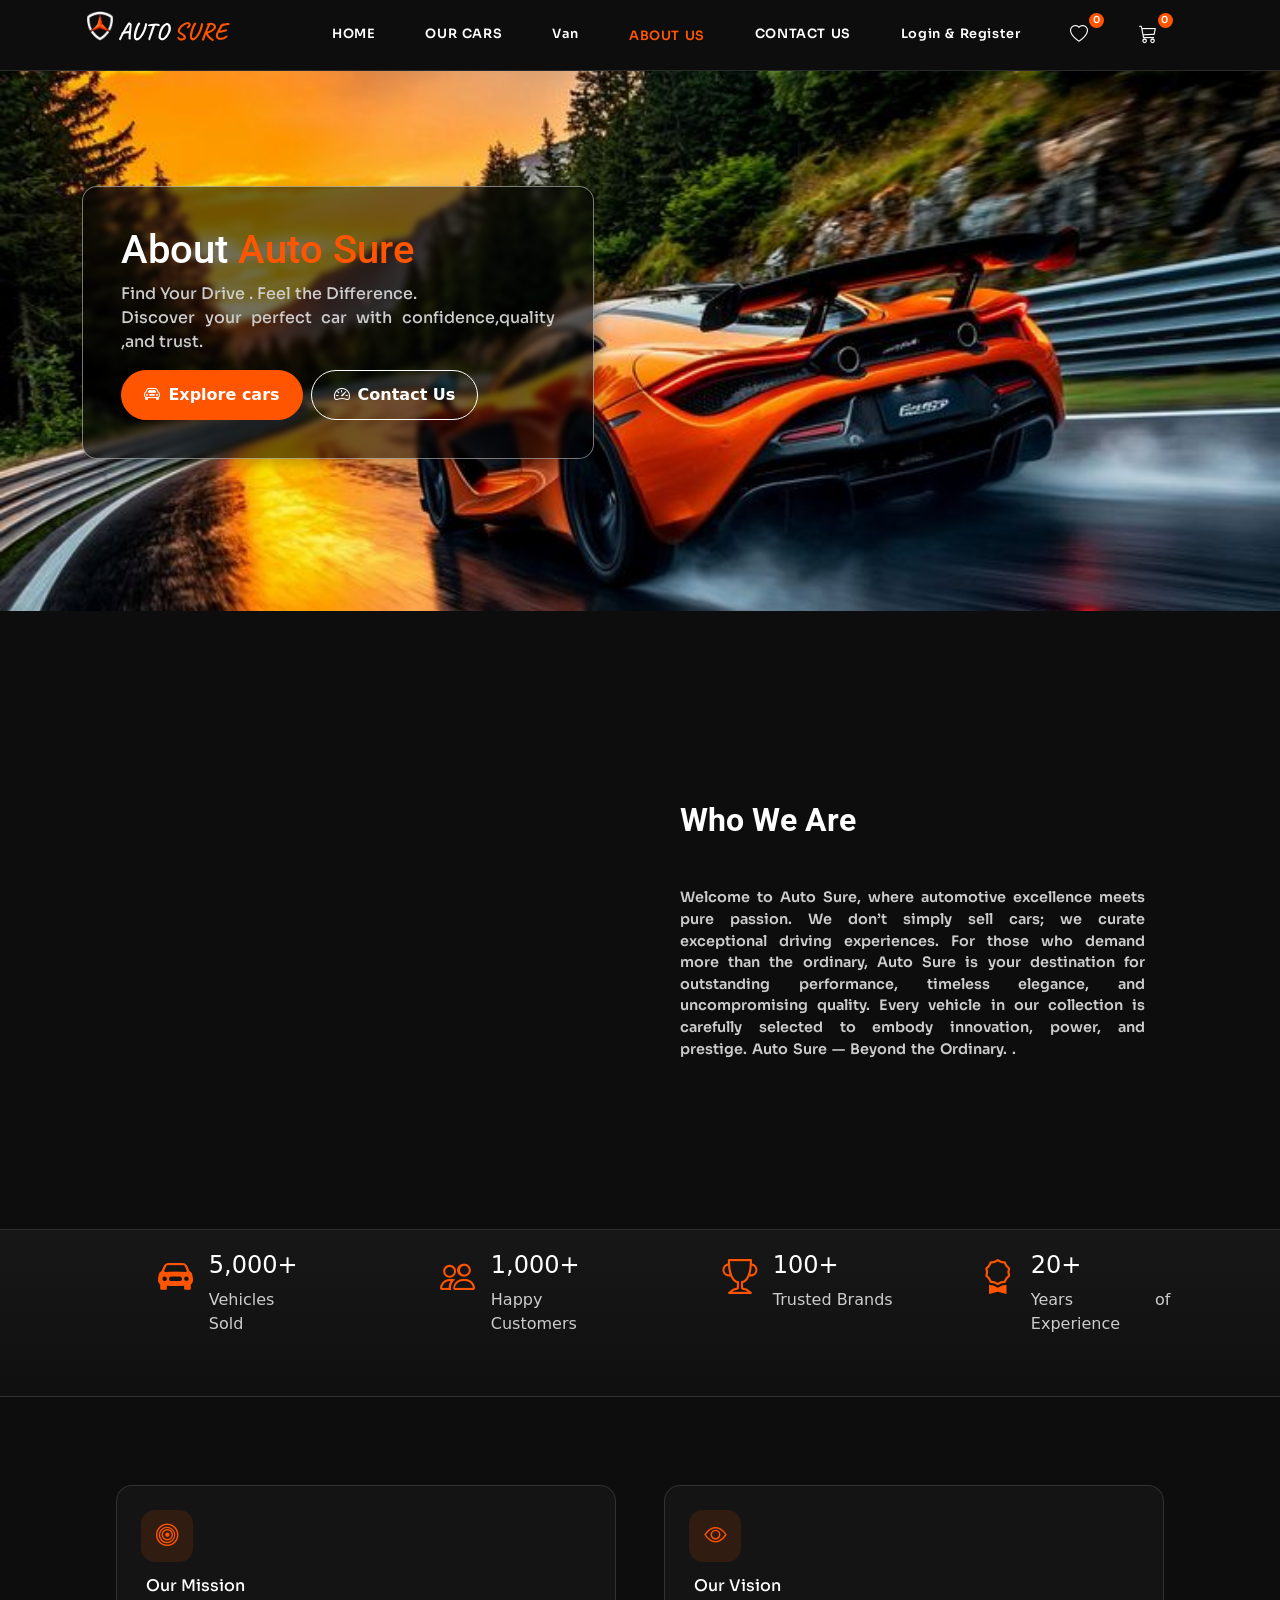
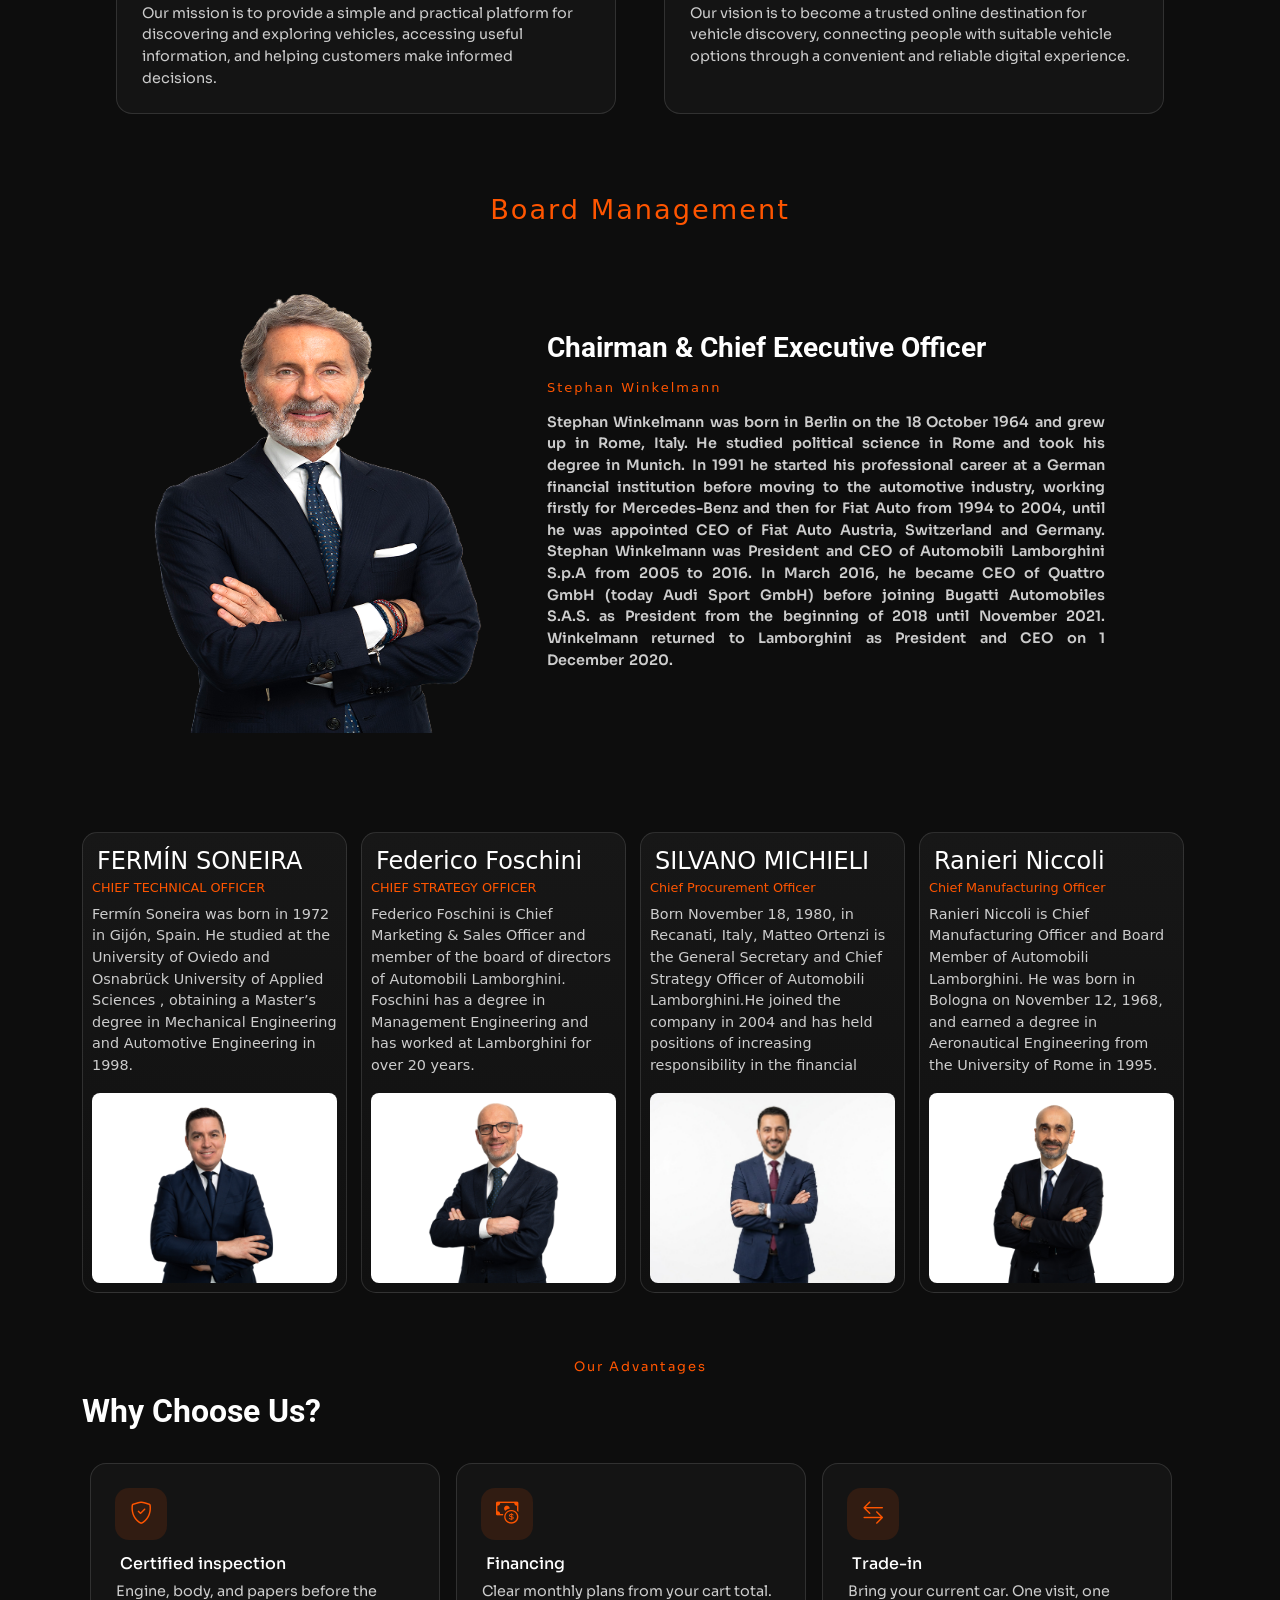
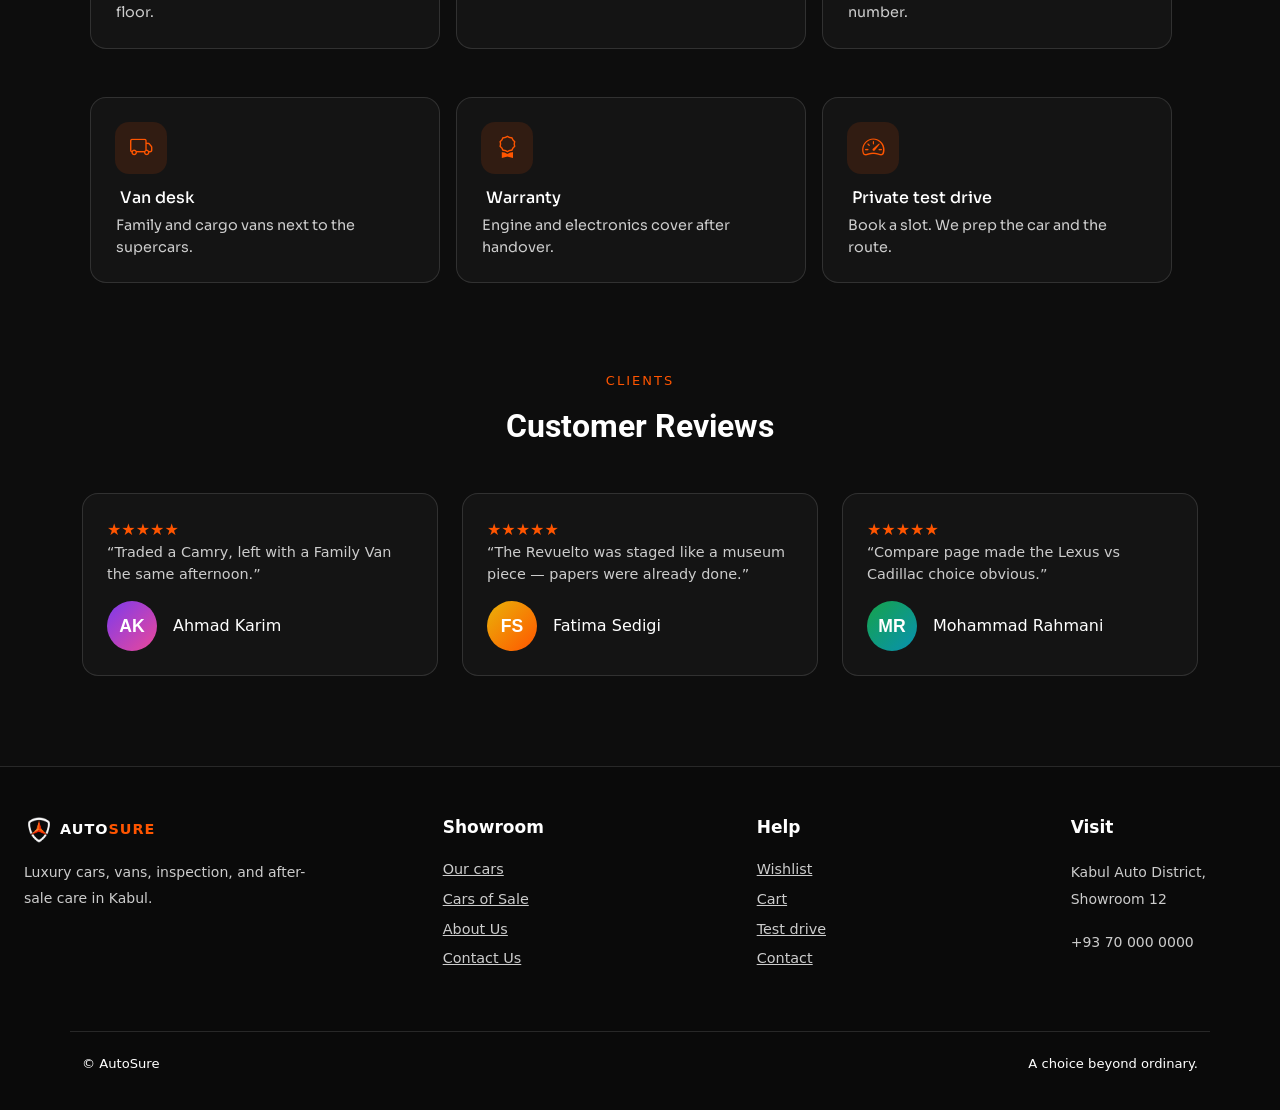
==== commit 81b76c0b: "Add video background to About Us section and update styles" ====
--- a/aboutus.html
+++ b/aboutus.html
@@ -106,8 +106,9 @@
       <div class="row my-5 d-flex flex-wrap">
         <div class="col-lg-12 col-md-12 col-12 d-flex flex-row flex-wrap mx-3">
           <div class="col-lg-6 col-12 col-md-12 div-left d-flex flex-wrap ">
-            <img src="./img/1790171500233.png" alt="showcar img" width="700px" height="300px"
-              style="border-radius: 10px;">
+           <video autoplay loop playsinline muted id="videocar" width="100%" height="100%" >
+                        <source src="./img/Bolton_Kia_-_New_Showroom_tour_video(720p).mp4" type="video/mp4" >
+                    </video>
           </div>
           <div
             class="col-6 col-lg-5 div-right  d-flex flex-column flex-wrap mx-lg-4 mx-0 text-align-center justify-content-center">
@@ -216,7 +217,7 @@
       <div class="row">
         <div class="col-lg-12 col-12 col-md-12  d-flex flex-row flex-wrap">
           <div class="col-lg-5 col-12 col-md-12 div-left my-5">
-            <img src="./img/winkelman-lamborghini.webp" alt="Board Management" width="550px" height="450px"
+            <img src="./img/winkelman-lamborghini.webp" alt="Board Management" width="500px" height="450px"
               style="border-radius: 5px;">
           </div>
           <div class="col-lg-6 col-md-12 col-12 div-right my-5">
--- a/css/about.css
+++ b/css/about.css
@@ -215,7 +215,7 @@
     
 }
 
-#section-two .div-left img{
+#section-two .div-left video{
     width: 100%;
   height: 420px;
   object-fit: cover;
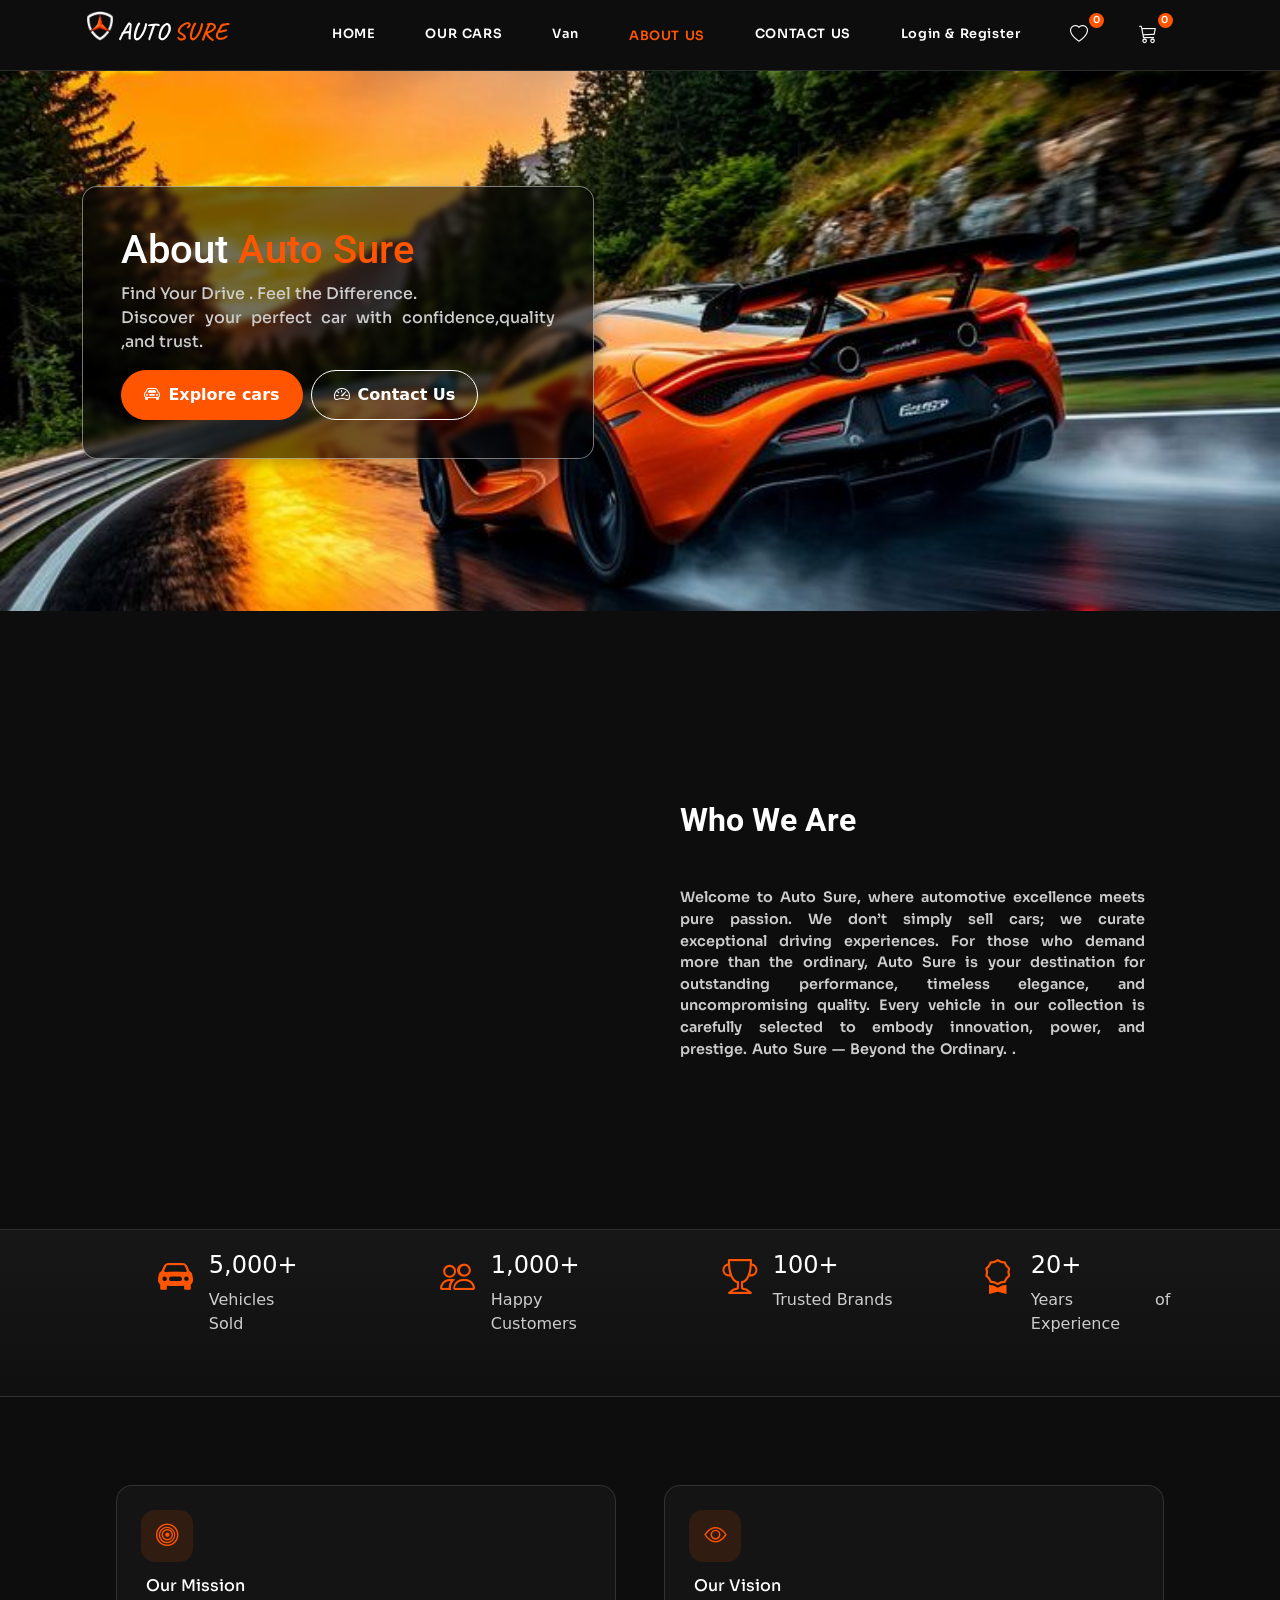
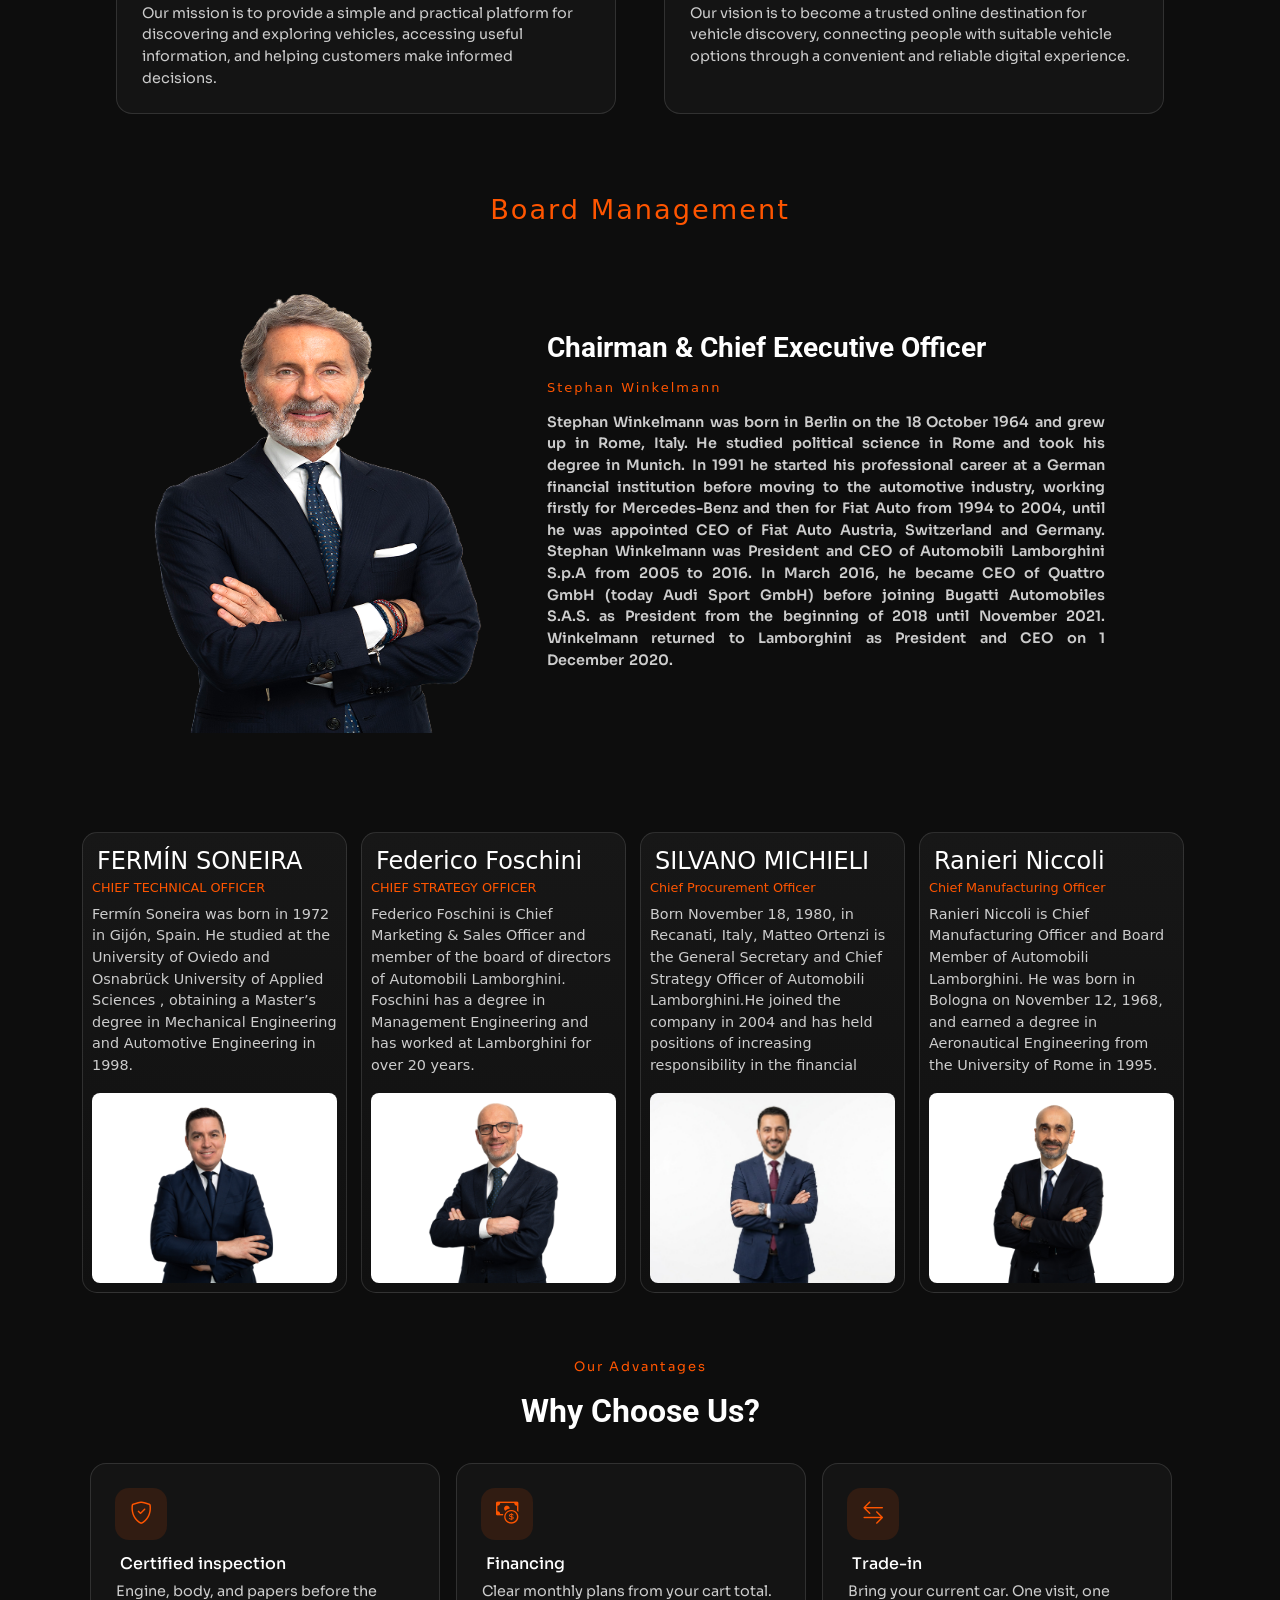
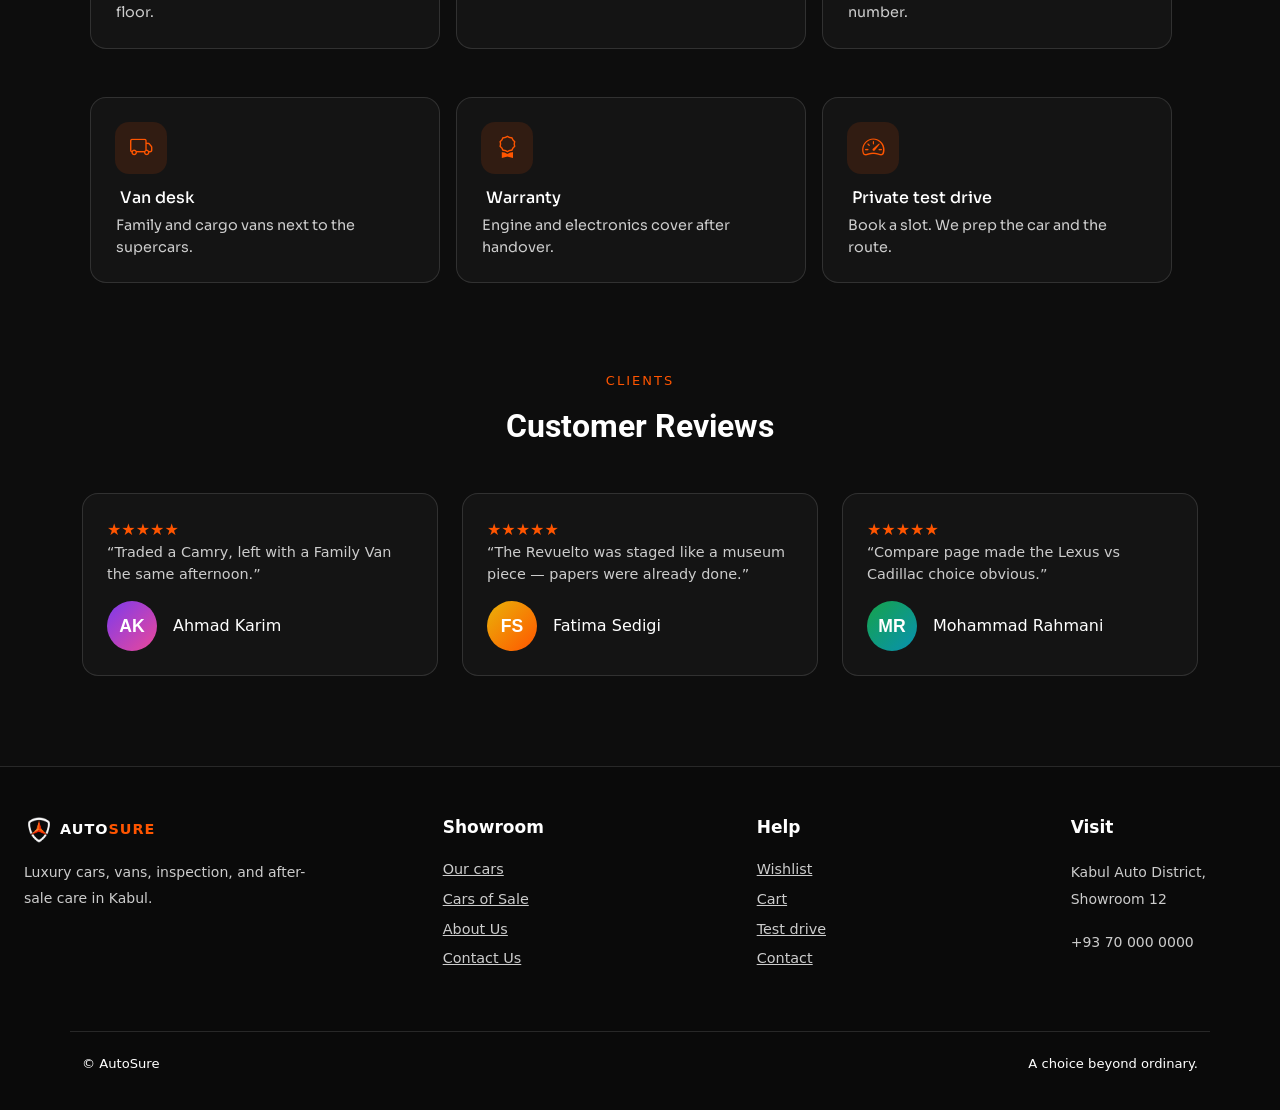
==== commit 841b1f02: "Update navigation links and improve button functionality across multiple pages" ====
--- a/aboutus.html
+++ b/aboutus.html
@@ -315,7 +315,7 @@
             <div class="row">
                 <div id="section-six-title">
                     <p class="title-section">Our Advantages</p>
-                    <h2 class="header-section">Why Choose Us?</h2>
+                    <h2 class="header-section text-center">Why Choose Us?</h2>
                     
                 </div>
                 <div class="col-lg-12 col-md-12 col-12 d-flex  flex-row flex-wrap" id="section-why-choose-us">
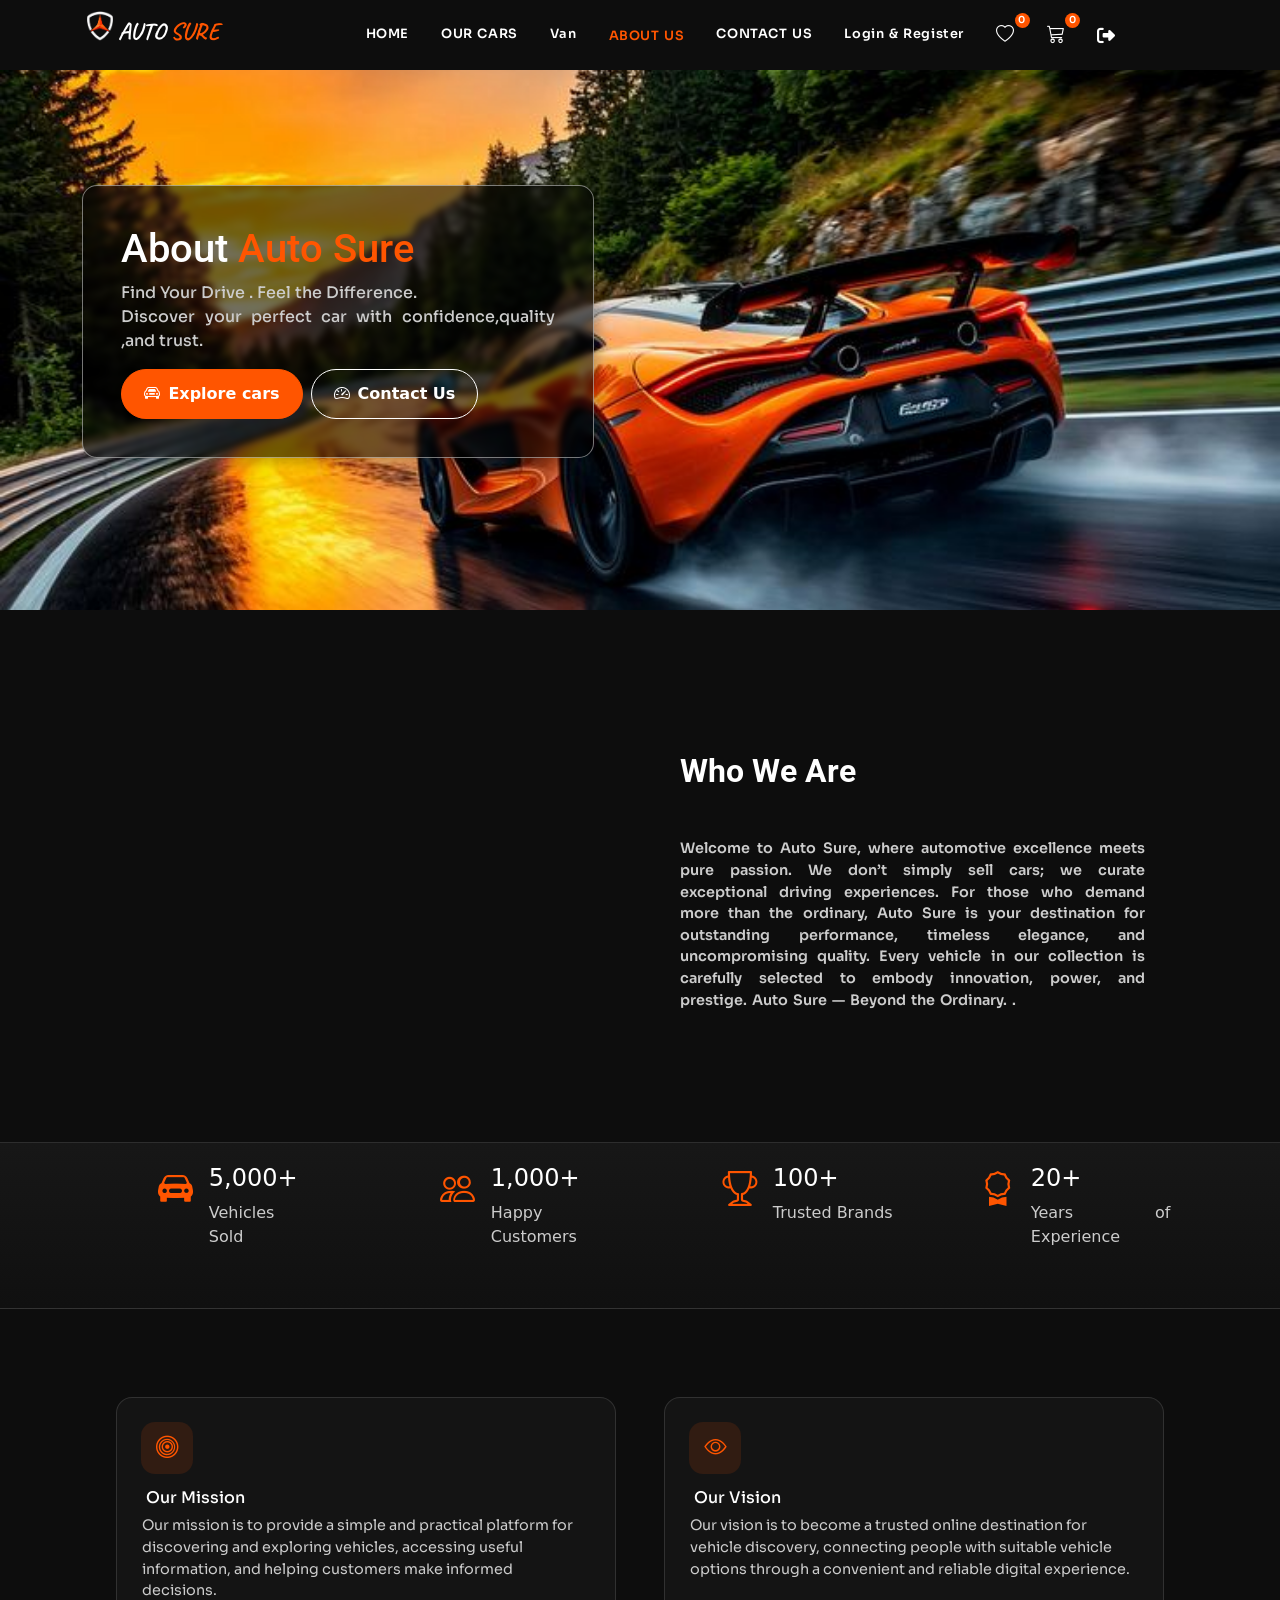
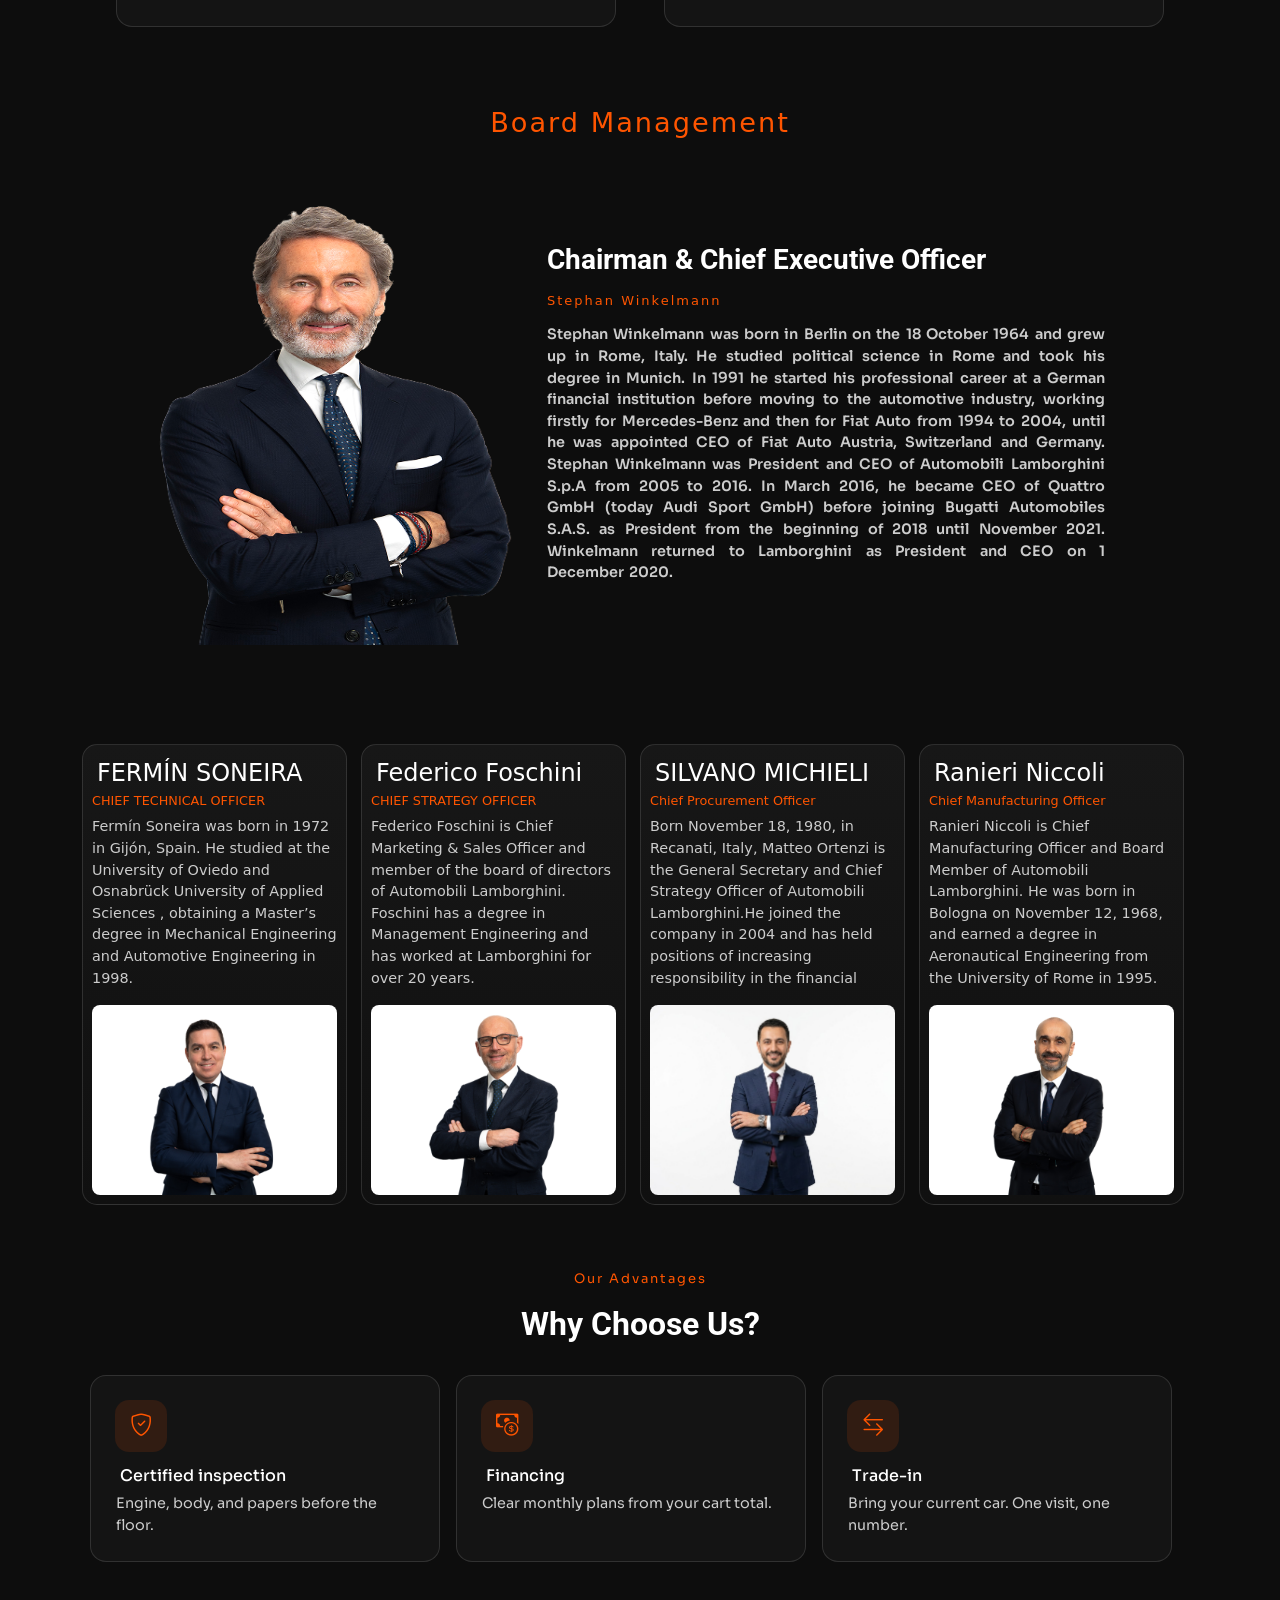
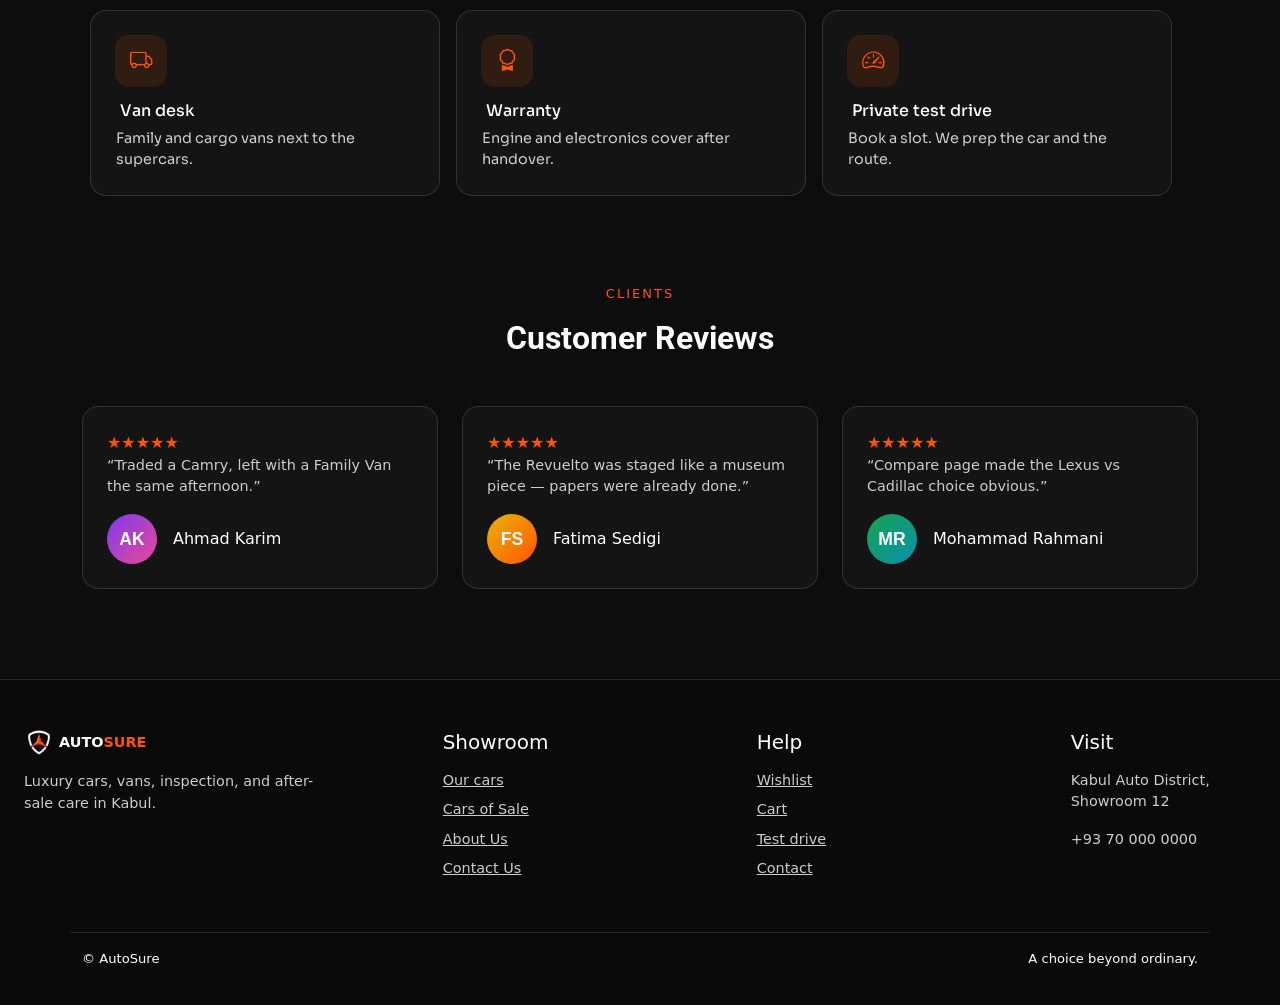
==== commit f8155c93: "Add login and contact pages with corresponding styles and scripts - Updated index.html to link to th" ====
--- a/aboutus.html
+++ b/aboutus.html
@@ -43,12 +43,16 @@
           <li class="nav-item "> <a href="./aboutus.html" class="nav-link nav-a active">ABOUT US</a> </li>
           <li class="nav-item"> <a href="#" class="nav-link nav-a ">CONTACT US</a> </li>
 
-          <li class="nav-item"> <a href="#" class="nav-link nav-a ">Login & Register</a> </li>
+          <li class="nav-item"> <a href="./login.html" class="nav-link nav-a ">Login & Register</a> </li>
           <li class="nav-item "><a class="nav-link nav-a nav-icons" href="wishlist.html"><i class="bi bi-heart"
                 style="font-size: 18px;"></i><span class="icon-nav">0</span></a>
           </li>
           <li class="nav-item "><a class="nav-link nav-a nav-icons" href="cart.html"><i class="bi bi-cart3"
                 style="font-size: 18px;"></i><span class="icon-nav">0</span></a></li>
+          <li class="nav-item ">
+            <button class="  nav-link nav-a nav-icons" id="logoutBtn"><i
+                class="fa-solid fa-right-from-bracket"></i></button>
+          </li>
         </ul>
       </div>
     </div>
@@ -67,9 +71,13 @@
         <li class="nav-item "> <a href="./aboutus.html" class="nav-link nav-a">ABOUT US</a> </li>
         <li class="nav-item"> <a href="#" class="nav-link nav-a ">CONTACT US</a> </li>
 
-        <li class="nav-item"> <a href="#" class="nav-link nav-a ">Login & Register</a> </li>
+        <li class="nav-item"> <a href="./login.html" class="nav-link nav-a ">Login & Register</a> </li>
         <li class="nav-item"><a href="#" class="nav-link">WISHLIST (<span class="wish-count">0</span>)</a></li>
         <li class="nav-item"><a href="./cart.html" class="nav-link">CART (<span class="cart-count">0</span>)</a>
+        </li>
+        <li class="nav-item ">
+          <button class="  nav-link nav-a nav-icons" id="logoutBtn"><i
+              class="fa-solid fa-right-from-bracket"></i></button>
         </li>
       </ul>
     </div>
@@ -106,9 +114,9 @@
       <div class="row my-5 d-flex flex-wrap">
         <div class="col-lg-12 col-md-12 col-12 d-flex flex-row flex-wrap mx-3">
           <div class="col-lg-6 col-12 col-md-12 div-left d-flex flex-wrap ">
-           <video autoplay loop playsinline muted id="videocar" width="100%" height="100%" >
-                        <source src="./img/Bolton_Kia_-_New_Showroom_tour_video(720p).mp4" type="video/mp4" >
-                    </video>
+            <video autoplay loop playsinline muted id="videocar" width="100%" height="100%">
+              <source src="./img/Bolton_Kia_-_New_Showroom_tour_video(720p).mp4" type="video/mp4">
+            </video>
           </div>
           <div
             class="col-6 col-lg-5 div-right  d-flex flex-column flex-wrap mx-lg-4 mx-0 text-align-center justify-content-center">
@@ -188,7 +196,8 @@
   <section id="section-four">
     <div class="container">
       <div class="row">
-        <div class="col-lg-12 col-md-12 col-12 d-flex  flex-row flex-wrap justify-content-center" id="section-our-mission-vcision">
+        <div class="col-lg-12 col-md-12 col-12 d-flex  flex-row flex-wrap justify-content-center"
+          id="section-our-mission-vcision">
           <div id="div-section-four" class="col-lg-6 col-md-6 col-12 mx-4 my-4">
             <div id="section-four-icon">
               <i class="bi bi-bullseye"></i>
@@ -213,7 +222,8 @@
 
   <section class="section-five">
     <div class="container">
-      <h2 class="title-section text-align-center" style="font-size: 1.7rem; text-align: center; margin-top: 5%;">Board Management</h2>
+      <h2 class="title-section text-align-center" style="font-size: 1.7rem; text-align: center; margin-top: 5%;">Board
+        Management</h2>
       <div class="row">
         <div class="col-lg-12 col-12 col-md-12  d-flex flex-row flex-wrap">
           <div class="col-lg-5 col-12 col-md-12 div-left my-5">
@@ -247,7 +257,9 @@
             <div class="card-section-seven d-flex flex-column">
               <h4>FERMÍN SONEIRA</h4>
               <h6>CHIEF TECHNICAL OFFICER</h6>
-              <p >Fermín Soneira was born in 1972 in Gijón, Spain. He studied at the University of Oviedo and Osnabrück University of Applied Sciences , obtaining a Master’s degree in Mechanical Engineering and Automotive Engineering in 1998.</p>
+              <p>Fermín Soneira was born in 1972 in Gijón, Spain. He studied at the University of Oviedo and Osnabrück
+                University of Applied Sciences , obtaining a Master’s degree in Mechanical Engineering and Automotive
+                Engineering in 1998.</p>
               <div class="img-section-two d-flex flex-column">
                 <img class="img-section-two" src="./img/michelini.webp" alt="Lamborghini">
               </div>
@@ -259,7 +271,9 @@
             <div class="card-section-seven">
               <h4>Federico Foschini</h4>
               <h6> CHIEF STRATEGY OFFICER</h6>
-              <p>Federico Foschini is Chief Marketing & Sales Officer and member of the board of directors of Automobili Lamborghini. Foschini has a degree in Management Engineering and has worked at Lamborghini for over 20 years.</p>
+              <p>Federico Foschini is Chief Marketing & Sales Officer and member of the board of directors of Automobili
+                Lamborghini. Foschini has a degree in Management Engineering and has worked at Lamborghini for over 20
+                years.</p>
               <div class="img-section-two d-flex flex-column">
 
                 <img class="img-section-two" src="./img/poma.webp" alt="Lamborghini">
@@ -276,7 +290,9 @@
             <div class="card-section-seven">
               <h4>SILVANO MICHIELI</h4>
               <h6>Chief Procurement Officer</h6>
-              <p >Born November 18, 1980, in Recanati, Italy, Matteo Ortenzi is the General Secretary and Chief Strategy Officer of Automobili Lamborghini.He joined the company in 2004 and has held positions of increasing responsibility in the financial</p>
+              <p>Born November 18, 1980, in Recanati, Italy, Matteo Ortenzi is the General Secretary and Chief Strategy
+                Officer of Automobili Lamborghini.He joined the company in 2004 and has held positions of increasing
+                responsibility in the financial</p>
               <div class="img-section-two d-flex flex-column">
 
                 <img class="img-section-two" src="./img/1791806828198.jpg" alt="Lamborghini">
@@ -294,7 +310,9 @@
             <div class="card-section-seven">
               <h4>Ranieri Niccoli</h4>
               <h6>Chief Manufacturing Officer</h6>
-              <p >Ranieri Niccoli is Chief Manufacturing Officer and Board Member of Automobili Lamborghini. He was born in Bologna on November 12, 1968, and earned a degree in Aeronautical Engineering from the University of Rome in 1995.</p>
+              <p>Ranieri Niccoli is Chief Manufacturing Officer and Board Member of Automobili Lamborghini. He was born
+                in Bologna on November 12, 1968, and earned a degree in Aeronautical Engineering from the University of
+                Rome in 1995.</p>
               <div class="img-section-two d-flex flex-column">
 
                 <img class="img-section-two" src="./img/niccoli.webp" alt="Lamborghini">
@@ -311,61 +329,61 @@
 
 
   <section id="section-six">
-        <div class="container">
-            <div class="row">
-                <div id="section-six-title">
-                    <p class="title-section">Our Advantages</p>
-                    <h2 class="header-section text-center">Why Choose Us?</h2>
-                    
-                </div>
-                <div class="col-lg-12 col-md-12 col-12 d-flex  flex-row flex-wrap" id="section-why-choose-us">
-                    <div id="div-section-six" class="col-lg-3 col-md-3 col-12 mx-2 my-4">
-                        <div id="section-six-icon">
-                            <i class="bi bi-shield-check"></i>
-                        </div>
-                        <h6>Certified inspection</h6>
-                        <p>Engine, body, and papers before the floor.</p>
-                    </div>
-                    <div id="div-section-six" class="col-lg-3 col-md-3  col-12 mx-2 my-4">
-                        <div id="section-six-icon">
-                            <i class="bi bi-cash-coin"></i>
-                        </div>
-                        <h6>Financing</h6>
-                        <p>Clear monthly plans from your cart total.</p>
-                    </div>
-
-                    <div id="div-section-six" class="col-lg-3 col-md-3 col-12 mx-2 my-4">
-                        <div id="section-six-icon">
-                            <i class="bi bi-arrow-left-right"></i>
-                        </div>
-                        <h6>Trade-in</h6>
-                        <p>Bring your current car. One visit, one number.</p>
-                    </div>
-                    <div id="div-section-six" class="col-lg-3 col-md-3 col-12 mx-2 my-4">
-                        <div id="section-six-icon">
-                            <i class="bi bi-truck"></i>
-                        </div>
-                        <h6>Van desk</h6>
-                        <p>Family and cargo vans next to the supercars.</p>
-                    </div>
-                    <div id="div-section-six" class="col-lg-3  col-md-3 col-12 mx-2 my-4">
-                        <div id="section-six-icon">
-                            <i class="bi bi-award"></i>
-                        </div>
-                        <h6>Warranty</h6>
-                        <p>Engine and electronics cover after handover.</p>
-                    </div>
-
-                    <div id="div-section-six" class="col-lg-3 col-md-3  col-12 mx-2 my-4">
-                        <div id="section-six-icon"><i class="bi bi-speedometer2"></i></div>
-                        <h6>Private test drive</h6>
-                        <p>Book a slot. We prep the car and the route.</p>
-                    </div>
-                </div>
-            </div>
-        </div>
-
-    </section>
+    <div class="container">
+      <div class="row">
+        <div id="section-six-title">
+          <p class="title-section">Our Advantages</p>
+          <h2 class="header-section text-center">Why Choose Us?</h2>
+
+        </div>
+        <div class="col-lg-12 col-md-12 col-12 d-flex  flex-row flex-wrap" id="section-why-choose-us">
+          <div id="div-section-six" class="col-lg-3 col-md-3 col-12 mx-2 my-4">
+            <div id="section-six-icon">
+              <i class="bi bi-shield-check"></i>
+            </div>
+            <h6>Certified inspection</h6>
+            <p>Engine, body, and papers before the floor.</p>
+          </div>
+          <div id="div-section-six" class="col-lg-3 col-md-3  col-12 mx-2 my-4">
+            <div id="section-six-icon">
+              <i class="bi bi-cash-coin"></i>
+            </div>
+            <h6>Financing</h6>
+            <p>Clear monthly plans from your cart total.</p>
+          </div>
+
+          <div id="div-section-six" class="col-lg-3 col-md-3 col-12 mx-2 my-4">
+            <div id="section-six-icon">
+              <i class="bi bi-arrow-left-right"></i>
+            </div>
+            <h6>Trade-in</h6>
+            <p>Bring your current car. One visit, one number.</p>
+          </div>
+          <div id="div-section-six" class="col-lg-3 col-md-3 col-12 mx-2 my-4">
+            <div id="section-six-icon">
+              <i class="bi bi-truck"></i>
+            </div>
+            <h6>Van desk</h6>
+            <p>Family and cargo vans next to the supercars.</p>
+          </div>
+          <div id="div-section-six" class="col-lg-3  col-md-3 col-12 mx-2 my-4">
+            <div id="section-six-icon">
+              <i class="bi bi-award"></i>
+            </div>
+            <h6>Warranty</h6>
+            <p>Engine and electronics cover after handover.</p>
+          </div>
+
+          <div id="div-section-six" class="col-lg-3 col-md-3  col-12 mx-2 my-4">
+            <div id="section-six-icon"><i class="bi bi-speedometer2"></i></div>
+            <h6>Private test drive</h6>
+            <p>Book a slot. We prep the car and the route.</p>
+          </div>
+        </div>
+      </div>
+    </div>
+
+  </section>
 
   <section id="section-nine">
     <div class="container">
@@ -419,7 +437,7 @@
   </section>
 
 
- 
+
 
 
 
@@ -486,5 +504,5 @@
 <script src="https://cdn.jsdelivr.net/npm/bootstrap@5.3.8/dist/js/bootstrap.bundle.min.js"></script>
 <script src="./js.js/js.js"></script>
 <script src="./js.js/cart.js"></script>
-
+<script src="./js.js/login.js"></script>
 </html>
--- a/css/about.css
+++ b/css/about.css
@@ -76,8 +76,8 @@
 }
 #nav-ul .nav-item a:hover {
   color: var(--TEN) !important;
-  transition: 2s;
-  transform: translateY(-4px);
+  transition: 1s;
+
 }
 #mainnav #nav #nav-ul .nav-item .active {
   color: var(--TEN) !important;
@@ -114,6 +114,15 @@
   font-weight: 700;
   font-family: "Sora", sans-serif;
   border-bottom: 2px solid var(--primary) !important;
+}
+#logoutBtn{
+    color: var(--five);
+    font-size: 18px;
+    background:none;
+}
+#logoutBtn:hover{
+    color: var(--TEN);
+    
 }
 
 #section-one {
@@ -492,625 +501,3 @@
 }
 
 
-img {
-  max-width: 100%;
-}
-a {
-  text-decoration: none;
-  transition: 0.3s ease;
-}
-section {
-  position: relative;
-  overflow: hidden;
-}
-.section-padding {
-  padding: 90px 0;
-}
-.section-title {
-  color: var(--five);
-  font-size: 36px;
-  font-weight: 700;
-  margin-bottom: 20px;
-}
-.section-description {
-  color: var(--NINE);
-  line-height: 1.9;
-  font-size: 15px;
-} /* Buttons */
-.btn-orange {
-  display: inline-block;
-  padding: 13px 28px;
-  background: var(--TEN);
-  color: var(--five);
-  border: 1px solid var(--TEN);
-  border-radius: 5px;
-  font-weight: 600;
-  transition: 0.3s ease;
-}
-.btn-orange:hover {
-  background: transparent;
-  color: var(--TEN);
-  transform: translateY(-3px);
-} /* Navbar */
-.navbar {
-  background: var(--primary);
-  border-bottom: 1px solid var(--line);
-  padding: 18px 0;
-  z-index: 1000;
-}
-.navbar-brand {
-  color: var(--five) !important;
-  font-size: 27px;
-  font-weight: 800;
-  letter-spacing: 1px;
-}
-.navbar-brand span {
-  color: var(--TEN);
-}
-.navbar .nav-link {
-  color: var(--NINE);
-  font-size: 14px;
-  font-weight: 500;
-  margin: 0 9px;
-  transition: 0.3s ease;
-}
-.navbar .nav-link:hover,
-.navbar .nav-link.active {
-  color: var(--TEN);
-}
-.navbar-toggler {
-  border: 1px solid var(--line);
-  box-shadow: none !important;
-}
-.navbar-toggler-icon {
-  filter: invert(1);
-} /* Hero Section */
-.hero-section {
-  min-height: 620px;
-  display: flex;
-  align-items: center;
-  background:
-    linear-gradient(
-      90deg,
-      rgba(13, 13, 13, 0.96) 0%,
-      rgba(13, 13, 13, 0.78) 50%,
-      rgba(13, 13, 13, 0.25) 100%
-    ),
-    url("../img/1790171500233.png") center/cover no-repeat;
-}
-.hero-content {
-  max-width: 650px;
-  padding: 100px 0;
-}
-.hero-content h1 {
-  color: var(--five);
-  font-size: clamp(38px, 5vw, 64px);
-  line-height: 1.2;
-  font-weight: 800;
-  margin-bottom: 25px;
-}
-.hero-content h1 span {
-  color: var(--TEN);
-}
-.hero-content p {
-  color: var(--NINE);
-  font-size: 16px;
-  line-height: 1.9;
-  max-width: 560px;
-  margin-bottom: 30px;
-}
-.hero-content .hero-label {
-  display: inline-block;
-  color: var(--TEN);
-  font-size: 13px;
-  font-weight: 700;
-  letter-spacing: 3px;
-  text-transform: uppercase;
-  margin-bottom: 20px;
-} /* Who We Are */
-.who-section {
-  padding: 100px 0;
-  background: var(--primary);
-}
-.who-image {
-  position: relative;
-  padding: 12px;
-  border: 1px solid var(--line);
-  border-radius: 10px;
-}
-.who-image img {
-  width: 100%;
-  height: 440px;
-  object-fit: cover;
-  border-radius: 7px;
-}
-.who-content {
-  padding-left: 30px;
-}
-.section-subtitle {
-  color: var(--TEN);
-  font-size: 13px;
-  font-weight: 700;
-  text-transform: uppercase;
-  letter-spacing: 3px;
-  margin-bottom: 15px;
-}
-.who-content h2 {
-  color: var(--five);
-  font-size: 38px;
-  font-weight: 700;
-  line-height: 1.3;
-  margin-bottom: 22px;
-}
-.who-content p {
-  color: var(--NINE);
-  line-height: 1.9;
-  font-size: 15px;
-  margin-bottom: 18px;
-}
-.who-feature {
-  display: flex;
-  align-items: flex-start;
-  gap: 15px;
-  margin-top: 25px;
-}
-.who-feature i {
-  color: var(--TEN);
-  font-size: 25px;
-}
-.who-feature h5 {
-  color: var(--five);
-  font-size: 17px;
-  font-weight: 600;
-  margin-bottom: 8px;
-}
-.who-feature p {
-  margin-bottom: 0;
-} /* Statistics */
-.stats-section {
-  padding: 65px 0;
-  background: #141414;
-  border-top: 1px solid var(--line);
-  border-bottom: 1px solid var(--line);
-}
-.stat-item {
-  text-align: center;
-  padding: 20px 10px;
-}
-.stat-item h2 {
-  color: var(--TEN);
-  font-size: 42px;
-  font-weight: 800;
-  margin-bottom: 10px;
-}
-.stat-item p {
-  color: var(--NINE);
-  font-size: 14px;
-  margin: 0;
-} /* Mission and Vision */
-.mission-section {
-  padding: 100px 0;
-  background: var(--primary);
-}
-.mission-card {
-  height: 100%;
-  padding: 38px 30px;
-  background: #151515;
-  border: 1px solid var(--line);
-  border-radius: 10px;
-  transition: 0.3s ease;
-}
-.mission-card:hover {
-  border-color: var(--TEN);
-  transform: translateY(-7px);
-}
-.mission-icon {
-  width: 65px;
-  height: 65px;
-  display: flex;
-  align-items: center;
-  justify-content: center;
-  background: rgba(255, 85, 0, 0.12);
-  border-radius: 10px;
-  margin-bottom: 25px;
-}
-.mission-icon i {
-  color: var(--TEN);
-  font-size: 30px;
-}
-.mission-card h3 {
-  color: var(--five);
-  font-size: 25px;
-  font-weight: 700;
-  margin-bottom: 18px;
-}
-.mission-card p {
-  color: var(--NINE);
-  font-size: 14px;
-  line-height: 1.9;
-  margin-bottom: 0;
-} /* Board Management */
-.board-section {
-  padding: 100px 0;
-  background: #111111;
-}
-.board-card {
-  background: #181818;
-  border: 1px solid var(--line);
-  border-radius: 9px;
-  overflow: hidden;
-  transition: 0.3s ease;
-  height: 100%;
-}
-.board-card:hover {
-  transform: translateY(-8px);
-  border-color: var(--TEN);
-}
-.board-card img {
-  width: 100%;
-  height: 320px;
-  object-fit: cover;
-  display: block;
-  filter: grayscale(30%);
-  transition: 0.4s ease;
-}
-.board-card:hover img {
-  filter: grayscale(0%);
-  transform: scale(1.03);
-}
-.board-card-body {
-  padding: 25px 20px;
-  text-align: center;
-}
-.board-card-body h4 {
-  color: var(--five);
-  font-size: 19px;
-  font-weight: 700;
-  margin-bottom: 8px;
-}
-.board-card-body p {
-  color: var(--TEN);
-  font-size: 13px;
-  margin-bottom: 15px;
-}
-.board-social {
-  display: flex;
-  justify-content: center;
-  gap: 12px;
-}
-.board-social a {
-  width: 35px;
-  height: 35px;
-  display: flex;
-  justify-content: center;
-  align-items: center;
-  color: var(--NINE);
-  border: 1px solid var(--line);
-  border-radius: 50%;
-}
-.board-social a:hover {
-  color: var(--five);
-  background: var(--TEN);
-  border-color: var(--TEN);
-} /* Services */
-.services-section {
-  padding: 100px 0;
-  background: var(--primary);
-}
-.service-card {
-  height: 100%;
-  padding: 35px 28px;
-  background: #151515;
-  border: 1px solid var(--line);
-  border-radius: 9px;
-  transition: 0.3s ease;
-}
-.service-card:hover {
-  transform: translateY(-6px);
-  border-color: var(--TEN);
-  box-shadow: 0 12px 35px rgba(0, 0, 0, 0.25);
-}
-.service-icon {
-  width: 60px;
-  height: 60px;
-  display: flex;
-  align-items: center;
-  justify-content: center;
-  background: rgba(255, 85, 0, 0.12);
-  border-radius: 9px;
-  margin-bottom: 24px;
-}
-.service-icon i {
-  color: var(--TEN);
-  font-size: 28px;
-}
-.service-card h4 {
-  color: var(--five);
-  font-size: 20px;
-  font-weight: 700;
-  margin-bottom: 15px;
-}
-.service-card p {
-  color: var(--NINE);
-  font-size: 14px;
-  line-height: 1.9;
-  margin-bottom: 0;
-} /* Why Choose Us */
-.advantages-section {
-  padding: 100px 0;
-  background: #141414;
-}
-.advantage-item {
-  display: flex;
-  align-items: flex-start;
-  gap: 18px;
-  margin-bottom: 30px;
-}
-.advantage-icon {
-  min-width: 52px;
-  height: 52px;
-  display: flex;
-  align-items: center;
-  justify-content: center;
-  background: rgba(255, 85, 0, 0.12);
-  border-radius: 8px;
-}
-.advantage-icon i {
-  color: var(--TEN);
-  font-size: 24px;
-}
-.advantage-item h4 {
-  color: var(--five);
-  font-size: 18px;
-  font-weight: 600;
-  margin-bottom: 9px;
-}
-.advantage-item p {
-  color: var(--NINE);
-  font-size: 14px;
-  line-height: 1.8;
-  margin-bottom: 0;
-}
-.advantages-image img {
-  width: 100%;
-  height: 500px;
-  object-fit: cover;
-  border-radius: 10px;
-} /* Customer Reviews */
-.reviews-section {
-  padding: 100px 0;
-  background: var(--primary);
-}
-.review-card {
-  height: 100%;
-  padding: 32px 28px;
-  background: #151515;
-  border: 1px solid var(--line);
-  border-radius: 9px;
-  transition: 0.3s ease;
-}
-.review-card:hover {
-  border-color: var(--TEN);
-  transform: translateY(-5px);
-}
-.review-stars {
-  color: var(--TEN);
-  margin-bottom: 20px;
-}
-.review-stars i {
-  margin-right: 3px;
-}
-.review-card > p {
-  color: var(--NINE);
-  font-size: 14px;
-  line-height: 1.9;
-  margin-bottom: 25px;
-}
-.review-user {
-  display: flex;
-  align-items: center;
-  gap: 14px;
-}
-.review-user img {
-  width: 52px;
-  height: 52px;
-  border-radius: 50%;
-  object-fit: cover;
-}
-.review-user h5 {
-  color: var(--five);
-  font-size: 15px;
-  font-weight: 600;
-  margin-bottom: 5px;
-}
-.review-user span {
-  color: var(--NINE);
-  font-size: 12px;
-} /* Call To Action */
-.cta-section {
-  padding: 75px 0;
-  background: #181818;
-  border-top: 1px solid var(--line);
-  border-bottom: 1px solid var(--line);
-  text-align: center;
-}
-.cta-section h2 {
-  color: var(--five);
-  font-size: 36px;
-  font-weight: 700;
-  margin-bottom: 18px;
-}
-.cta-section p {
-  color: var(--NINE);
-  line-height: 1.8;
-  max-width: 650px;
-  margin: 0 auto 28px;
-} /* Footer */
-.footer {
-  padding: 70px 0 25px;
-  background: #090909;
-}
-.footer-logo {
-  color: var(--five);
-  font-size: 27px;
-  font-weight: 800;
-  margin-bottom: 20px;
-}
-.footer-logo span {
-  color: var(--TEN);
-}
-.footer p {
-  color: var(--NINE);
-  font-size: 14px;
-  line-height: 1.9;
-}
-.footer h5 {
-  color: var(--five);
-  font-size: 17px;
-  font-weight: 700;
-  margin-bottom: 22px;
-}
-.footer-links {
-  list-style: none;
-  padding: 0;
-  margin: 0;
-}
-.footer-links li {
-  margin-bottom: 13px;
-}
-.footer-links a {
-  color: var(--NINE);
-  font-size: 14px;
-}
-.footer-links a:hover {
-  color: var(--TEN);
-  padding-left: 5px;
-}
-.footer-contact li {
-  display: flex;
-  gap: 12px;
-  align-items: flex-start;
-  color: var(--NINE);
-  font-size: 14px;
-  margin-bottom: 15px;
-}
-.footer-contact i {
-  color: var(--TEN);
-  font-size: 18px;
-}
-.footer-social {
-  display: flex;
-  gap: 10px;
-  margin-top: 20px;
-}
-.footer-social a {
-  width: 38px;
-  height: 38px;
-  display: flex;
-  justify-content: center;
-  align-items: center;
-  color: var(--five);
-  border: 1px solid var(--line);
-  border-radius: 50%;
-}
-.footer-social a:hover {
-  background: var(--TEN);
-  border-color: var(--TEN);
-}
-.footer-bottom {
-  margin-top: 45px;
-  padding-top: 22px;
-  border-top: 1px solid var(--line);
-  text-align: center;
-}
-.footer-bottom p {
-  margin: 0;
-  font-size: 13px;
-} /* General Icons */
-i {
-  transition: 0.3s ease;
-} /* Responsive Design */
-@media (max-width: 991px) {
-  .section-padding,
-  .who-section,
-  .mission-section,
-  .board-section,
-  .services-section,
-  .advantages-section,
-  .reviews-section {
-    padding: 70px 0;
-  }
-  .hero-section {
-    min-height: 550px;
-    background-position: center;
-  }
-  .who-content {
-    padding-left: 0;
-    margin-top: 35px;
-  }
-  .who-image img {
-    height: 380px;
-  }
-  .advantages-image {
-    margin-top: 25px;
-  }
-  .advantages-image img {
-    height: 400px;
-  }
-  .navbar .nav-link {
-    margin: 5px 0;
-  }
-}
-@media (max-width: 767px) {
-  .section-title,
-  .who-content h2 {
-    font-size: 30px;
-  }
-  .hero-section {
-    min-height: 500px;
-    background-position: 60% center;
-  }
-  .hero-content {
-    padding: 75px 15px;
-  }
-  .hero-content h1 {
-    font-size: 38px;
-  }
-  .hero-content p {
-    font-size: 14px;
-  }
-  .stat-item h2 {
-    font-size: 32px;
-  }
-  .mission-card {
-    padding: 30px 23px;
-  }
-  .board-card img {
-    height: 280px;
-  }
-  .cta-section h2 {
-    font-size: 29px;
-  }
-  .footer {
-    padding-top: 55px;
-  }
-}
-@media (max-width: 480px) {
-  .hero-content h1 {
-    font-size: 32px;
-  }
-  .section-title,
-  .who-content h2 {
-    font-size: 27px;
-  }
-  .who-image img {
-    height: 290px;
-  }
-  .advantages-image img {
-    height: 300px;
-  }
-  .service-card,
-  .review-card {
-    padding: 25px 20px;
-  }
-}
--- a/css/varibles.css
+++ b/css/varibles.css
@@ -59,5 +59,5 @@
 
     --text-hover:#CFD5BD;
 
-    --transition: 0.28s ease;
+    --transition: transform .28s ease;
 }
